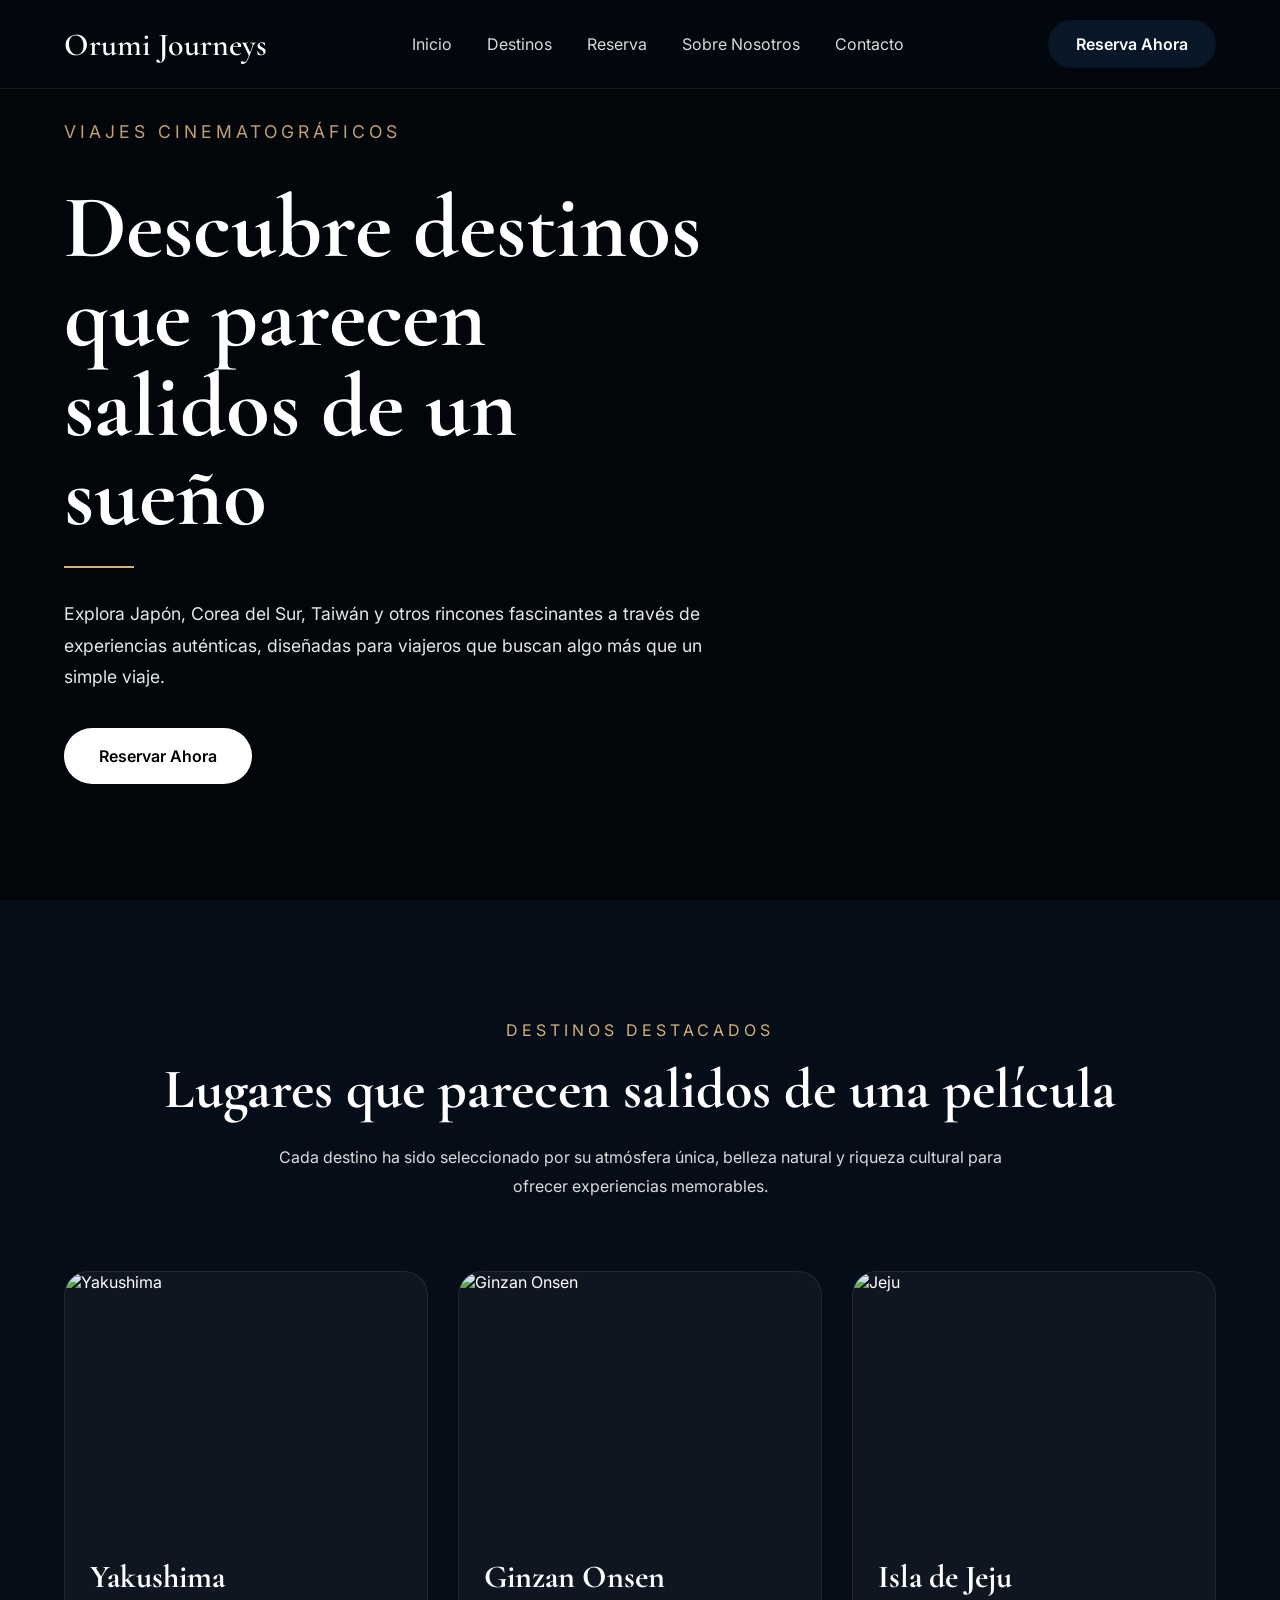
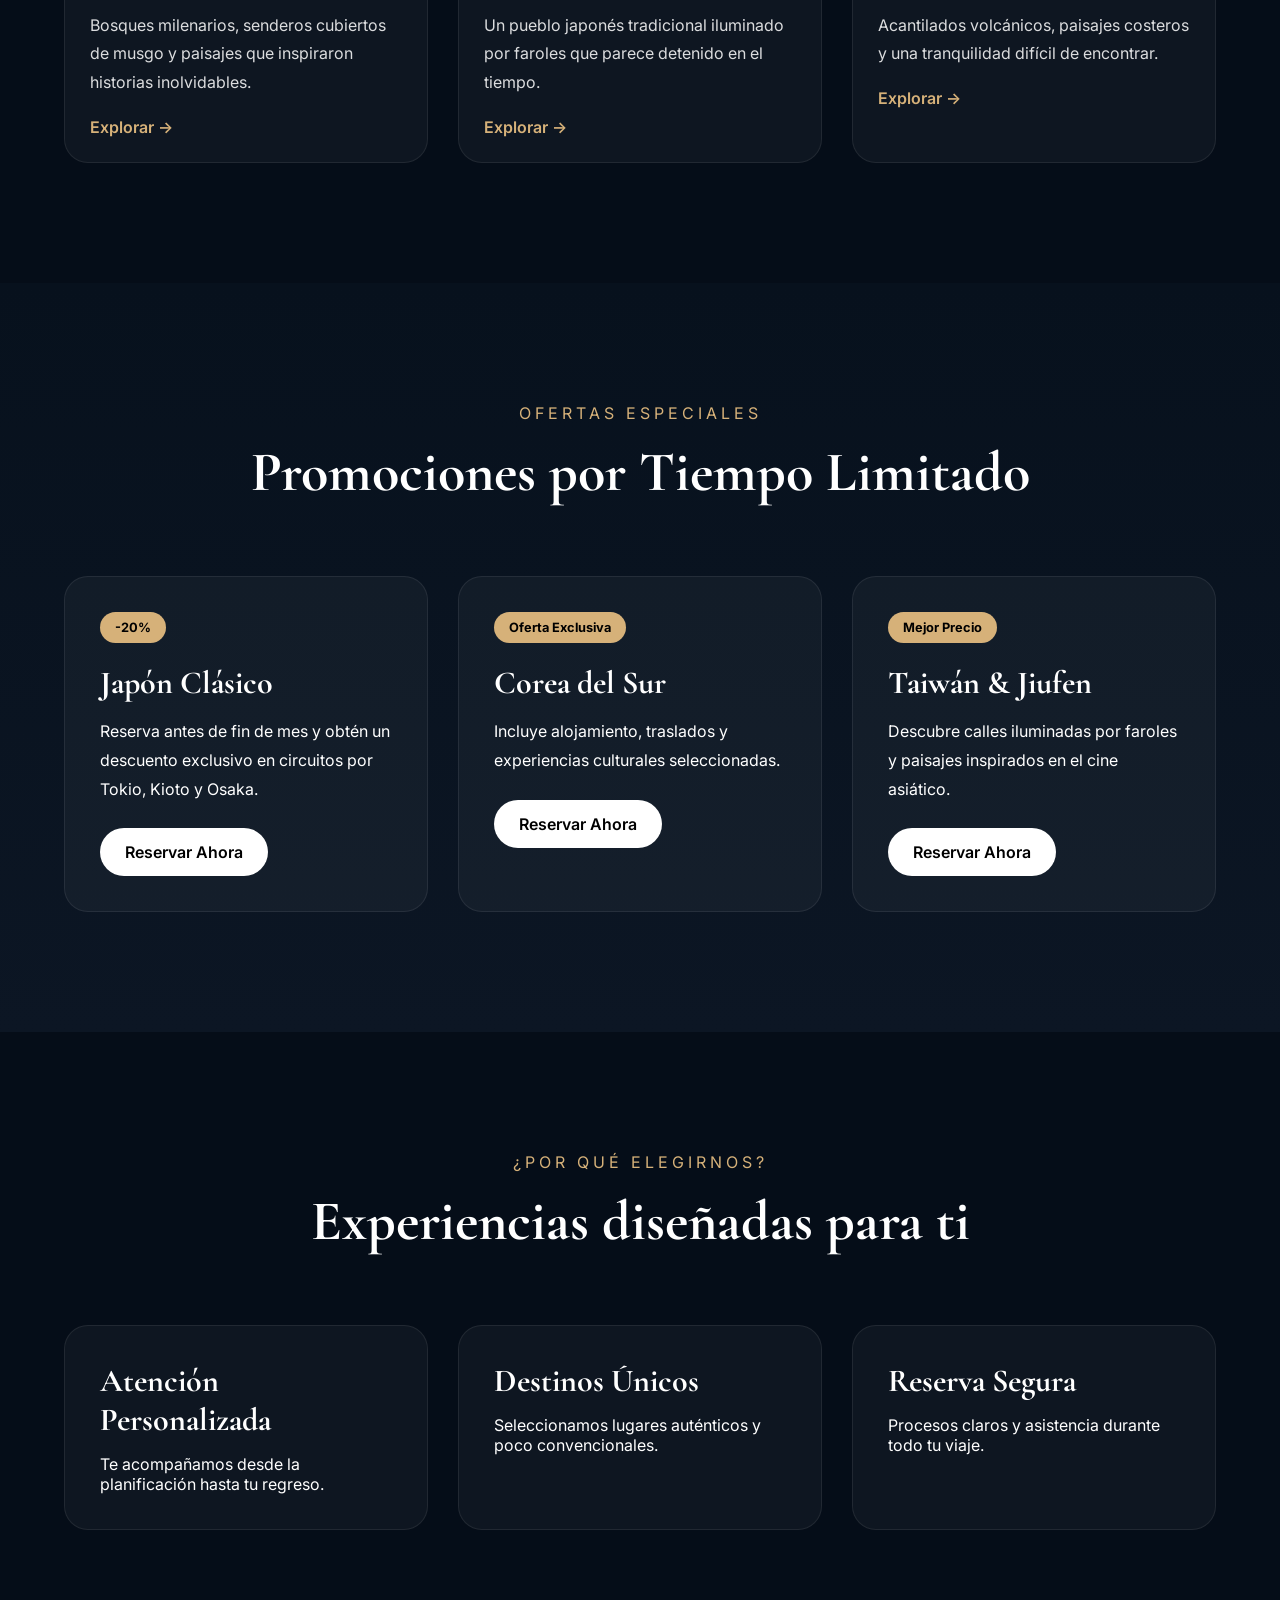
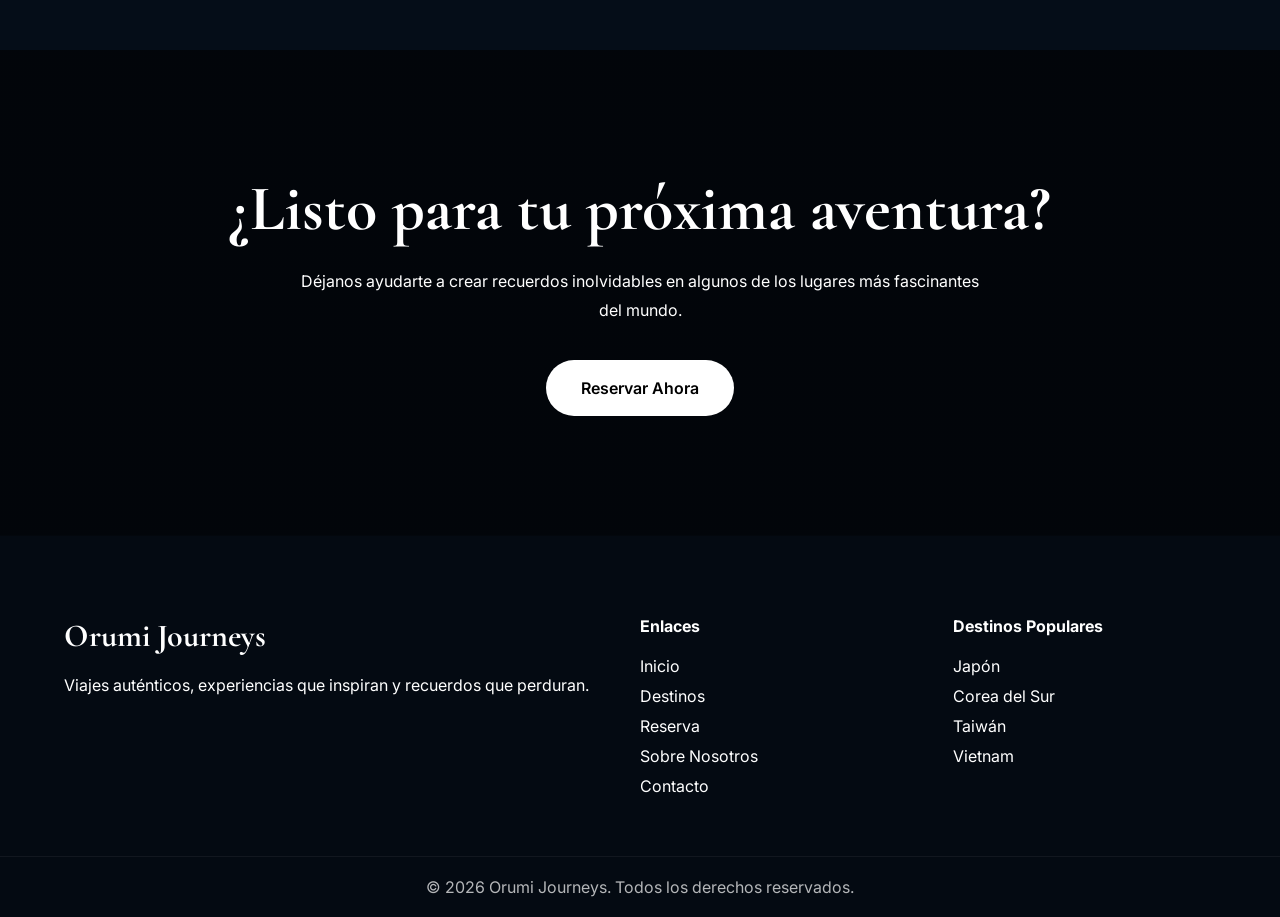
==== index.html @ dbc16cdb "Update index.html" ====
<!DOCTYPE html>
<html lang="es">

<head>

<meta charset="UTF-8">

<meta
name="viewport"
content="width=device-width, initial-scale=1.0"
>

<title>
Orumi Journeys | Viajes que inspiran
</title>

<link rel="preconnect" href="https://fonts.googleapis.com">

<link rel="preconnect"
href="https://fonts.gstatic.com"
crossorigin>

<link href="https://fonts.googleapis.com/css2?family=Cormorant+Garamond:wght@300;400;500;600;700&family=Inter:wght@300;400;500;600&display=swap"
rel="stylesheet">

<style>

*{
margin:0;
padding:0;
box-sizing:border-box;
}

html{
scroll-behavior:smooth;
}

body{
background:#050d18;
font-family:'Inter',sans-serif;
color:white;
overflow-x:hidden;
}

a{
text-decoration:none;
color:inherit;
}

img{
display:block;
max-width:100%;
}

.container{
width:90%;
max-width:1300px;
margin:auto;
}

/* ================= NAVBAR ================= */

.header{

position:fixed;
top:0;
left:0;
width:100%;

z-index:1000;

background:rgba(4,10,18,.35);
backdrop-filter:blur(12px);

border-bottom:
1px solid rgba(255,255,255,.08);

}

.navbar{

display:flex;
justify-content:space-between;
align-items:center;

padding:20px 0;

}

.logo{

font-family:
'Cormorant Garamond',
serif;

font-size:2rem;
font-weight:600;

}

.menu{

display:flex;
gap:35px;

}

.menu a{

transition:.3s;
opacity:.85;

}

.menu a:hover{

opacity:1;
color:#d6b179;

}

.reserve-btn{

background:#071727;

padding:14px 28px;

border-radius:50px;

font-weight:600;

transition:.3s;

}

.reserve-btn:hover{

background:#10263d;

}

/* ================= HERO ================= */

.hero{

height:100vh;

background:
linear-gradient(
rgba(0,0,0,.55),
rgba(0,0,0,.55)
),

url("img/hero-japan.jpg");

background-size:cover;
background-position:center;

display:flex;
align-items:center;

}

.hero-content{

max-width:650px;

}

.hero-mini{

color:#d6b179;

letter-spacing:4px;

text-transform:uppercase;

margin-bottom:20px;

font-size:.9rem;

}

.hero h1{

font-family:
'Cormorant Garamond',
serif;

font-size:
clamp(3rem,7vw,5.8rem);

line-height:1;

margin-bottom:25px;

}

.hero-line{

width:70px;
height:2px;

background:#d6b179;

margin-bottom:30px;

}

.hero p{

font-size:1.1rem;

line-height:1.8;

opacity:.9;

margin-bottom:35px;

}

.hero-btn{

display:inline-block;

padding:18px 35px;

background:white;

color:black;

border-radius:50px;

font-weight:600;

transition:.3s;

}

.hero-btn:hover{

transform:translateY(-4px);

}

/* ================= SECTIONS ================= */

.section{

padding:120px 0;

}

.section-mini{

text-transform:uppercase;

letter-spacing:4px;

color:#d6b179;

margin-bottom:15px;

text-align:center;

}

.section-title{

font-family:
'Cormorant Garamond',
serif;

font-size:3.5rem;

text-align:center;

margin-bottom:20px;

}

.section-text{

max-width:750px;

margin:auto;

text-align:center;

line-height:1.8;

opacity:.85;

}

</style>

</head>

<body>

<!-- ================= HEADER ================= -->

<header class="header">

<div class="container navbar">

<a href="index.html" class="logo">
Orumi Journeys
</a>

<nav class="menu">

<a href="index.html">
Inicio
</a>

<a href="destinations.html">
Destinos
</a>

<a href="book-now.html">
Reserva
</a>

<a href="about-us.html">
Sobre Nosotros
</a>

<a href="contact-us.html">
Contacto
</a>

</nav>

<a
href="book-now.html"
class="reserve-btn"
>
Reserva Ahora
</a>

</div>

</header>

<!-- ================= HERO ================= -->

<section class="hero">

<div class="container">

<div class="hero-content">

<p class="hero-mini">
Viajes Cinematográficos
</p>

<h1>
Descubre destinos
que parecen
salidos de un sueño
</h1>

<div class="hero-line"></div>

<p>

Explora Japón, Corea del Sur,
Taiwán y otros rincones fascinantes
a través de experiencias auténticas,
diseñadas para viajeros que buscan
algo más que un simple viaje.

</p>

<a
href="book-now.html"
class="hero-btn"
>
Reservar Ahora
</a>

</div>

</div>

</section>
<!-- ================= DESTINOS ================= -->

<section class="section">

<div class="container">

<p class="section-mini">
Destinos Destacados
</p>

<h2 class="section-title">
Lugares que parecen
salidos de una película
</h2>

<p class="section-text">

Cada destino ha sido seleccionado por su
atmósfera única, belleza natural y riqueza
cultural para ofrecer experiencias memorables.

</p>

<div class="destination-grid">

<div class="destination-card">

<img
src="img/yakushima.jpg"
alt="Yakushima"
>

<div class="destination-content">

<h3>
Yakushima
</h3>

<p>

Bosques milenarios, senderos cubiertos
de musgo y paisajes que inspiraron
historias inolvidables.

</p>

<a
href="destinations.html"
class="card-btn"
>
Explorar →
</a>

</div>

</div>

<div class="destination-card">

<img
src="img/ginzan.jpg"
alt="Ginzan Onsen"
>

<div class="destination-content">

<h3>
Ginzan Onsen
</h3>

<p>

Un pueblo japonés tradicional iluminado
por faroles que parece detenido en el tiempo.

</p>

<a
href="destinations.html"
class="card-btn"
>
Explorar →
</a>

</div>

</div>

<div class="destination-card">

<img
src="img/jeju.jpg"
alt="Jeju"
>

<div class="destination-content">

<h3>
Isla de Jeju
</h3>

<p>

Acantilados volcánicos, paisajes costeros
y una tranquilidad difícil de encontrar.

</p>

<a
href="destinations.html"
class="card-btn"
>
Explorar →
</a>

</div>

</div>

</div>

</div>

</section>

<!-- ================= PROMOCIONES ================= -->

<section class="promotions">

<div class="container">

<p class="section-mini">
Ofertas Especiales
</p>

<h2 class="section-title">
Promociones por Tiempo Limitado
</h2>

<div class="promo-grid">

<div class="promo-card">

<span class="promo-badge">
-20%
</span>

<h3>
Japón Clásico
</h3>

<p>

Reserva antes de fin de mes y obtén
un descuento exclusivo en circuitos
por Tokio, Kioto y Osaka.

</p>

<a
href="book-now.html"
class="promo-btn"
>
Reservar Ahora
</a>

</div>

<div class="promo-card">

<span class="promo-badge">
Oferta Exclusiva
</span>

<h3>
Corea del Sur
</h3>

<p>

Incluye alojamiento, traslados y
experiencias culturales seleccionadas.

</p>

<a
href="book-now.html"
class="promo-btn"
>
Reservar Ahora
</a>

</div>

<div class="promo-card">

<span class="promo-badge">
Mejor Precio
</span>

<h3>
Taiwán & Jiufen
</h3>

<p>

Descubre calles iluminadas por faroles
y paisajes inspirados en el cine asiático.

</p>

<a
href="book-now.html"
class="promo-btn"
>
Reservar Ahora
</a>

</div>

</div>

</div>

</section>

<!-- ================= BENEFICIOS ================= -->

<section class="section">

<div class="container">

<p class="section-mini">
¿Por qué elegirnos?
</p>

<h2 class="section-title">
Experiencias diseñadas para ti
</h2>

<div class="benefits-grid">

<div class="benefit-card">

<h3>
Atención Personalizada
</h3>

<p>
Te acompañamos desde la planificación
hasta tu regreso.
</p>

</div>

<div class="benefit-card">

<h3>
Destinos Únicos
</h3>

<p>
Seleccionamos lugares auténticos
y poco convencionales.
</p>

</div>

<div class="benefit-card">

<h3>
Reserva Segura
</h3>

<p>
Procesos claros y asistencia
durante todo tu viaje.
</p>

</div>

</div>

</div>

</section>

<!-- ================= CTA ================= -->

<section class="cta">

<div class="container">

<h2>
¿Listo para tu próxima aventura?
</h2>

<p>

Déjanos ayudarte a crear recuerdos
inolvidables en algunos de los lugares
más fascinantes del mundo.

</p>

<a
href="book-now.html"
class="hero-btn"
>
Reservar Ahora
</a>

</div>

</section>

<!-- ================= FOOTER ================= -->

<footer class="footer">

<div class="container footer-grid">

<div>

<h3>
Orumi Journeys
</h3>

<p>

Viajes auténticos, experiencias
que inspiran y recuerdos que perduran.

</p>

</div>

<div>

<h4>
Enlaces
</h4>

<ul>

<li><a href="index.html">Inicio</a></li>

<li><a href="destinations.html">Destinos</a></li>

<li><a href="book-now.html">Reserva</a></li>

<li><a href="about-us.html">Sobre Nosotros</a></li>

<li><a href="contact-us.html">Contacto</a></li>

</ul>

</div>

<div>

<h4>
Destinos Populares
</h4>

<ul>

<li>Japón</li>
<li>Corea del Sur</li>
<li>Taiwán</li>
<li>Vietnam</li>

</ul>

</div>

</div>

<div class="footer-bottom">

© 2026 Orumi Journeys.
Todos los derechos reservados.

</div>

</footer>

<style>

/* ================= DESTINOS ================= */

.destination-grid{

display:grid;
grid-template-columns:
repeat(auto-fit,minmax(320px,1fr));

gap:30px;

margin-top:70px;

}

.destination-card{

background:
rgba(255,255,255,.04);

border:
1px solid rgba(255,255,255,.08);

border-radius:24px;

overflow:hidden;

transition:.4s;

}

.destination-card:hover{

transform:
translateY(-8px);

}

.destination-card img{

height:260px;
width:100%;

object-fit:cover;

}

.destination-content{

padding:25px;

}

.destination-content h3{

font-family:
'Cormorant Garamond',
serif;

font-size:2rem;

margin-bottom:15px;

}

.destination-content p{

line-height:1.8;

opacity:.85;

margin-bottom:20px;

}

.card-btn{

color:#d6b179;
font-weight:600;

}

/* ================= PROMOS ================= */

.promotions{

padding:120px 0;

background:
linear-gradient(
180deg,
#07111d,
#0c1624
);

}

.promo-grid{

display:grid;
grid-template-columns:
repeat(auto-fit,minmax(300px,1fr));

gap:30px;

margin-top:70px;

}

.promo-card{

background:
rgba(255,255,255,.04);

padding:35px;

border-radius:24px;

border:
1px solid rgba(255,255,255,.08);

}

.promo-badge{

display:inline-block;

padding:8px 15px;

background:#d6b179;

color:black;

border-radius:999px;

font-size:.8rem;

font-weight:700;

margin-bottom:20px;

}

.promo-card h3{

font-family:
'Cormorant Garamond',
serif;

font-size:2rem;

margin-bottom:15px;

}

.promo-card p{

line-height:1.8;

margin-bottom:25px;

}

.promo-btn{

display:inline-block;

padding:14px 25px;

background:white;

color:black;

border-radius:50px;

font-weight:600;

}

/* ================= BENEFITS ================= */

.benefits-grid{

display:grid;
grid-template-columns:
repeat(auto-fit,minmax(300px,1fr));

gap:30px;

margin-top:70px;

}

.benefit-card{

background:
rgba(255,255,255,.04);

padding:35px;

border-radius:24px;

border:
1px solid rgba(255,255,255,.08);

}

.benefit-card h3{

font-family:
'Cormorant Garamond',
serif;

font-size:2rem;

margin-bottom:15px;

}

/* ================= CTA ================= */

.cta{

padding:120px 0;

text-align:center;

background:
linear-gradient(
rgba(0,0,0,.6),
rgba(0,0,0,.6)
),

url("img/cta.jpg");

background-size:cover;
background-position:center;

}

.cta h2{

font-family:
'Cormorant Garamond',
serif;

font-size:4rem;

margin-bottom:20px;

}

.cta p{

max-width:700px;

margin:auto;

line-height:1.8;

margin-bottom:35px;

}

/* ================= FOOTER ================= */

.footer{

padding:80px 0 20px;

background:#040a12;

}

.footer-grid{

display:grid;

grid-template-columns:
2fr 1fr 1fr;

gap:50px;

}

.footer h3{

font-family:
'Cormorant Garamond',
serif;

font-size:2rem;

margin-bottom:20px;

}

.footer h4{

margin-bottom:20px;

}

.footer ul{

list-style:none;

}

.footer li{

margin-bottom:10px;

}

.footer-bottom{

text-align:center;

margin-top:50px;

padding-top:20px;

border-top:
1px solid rgba(255,255,255,.08);

opacity:.7;

}

@media(max-width:900px){

.menu{
display:none;
}

.hero h1{
font-size:3rem;
}

.section-title{
font-size:2.5rem;
}

.cta h2{
font-size:2.5rem;
}

.footer-grid{
grid-template-columns:1fr;
}

}

</style>

</body>
</html>
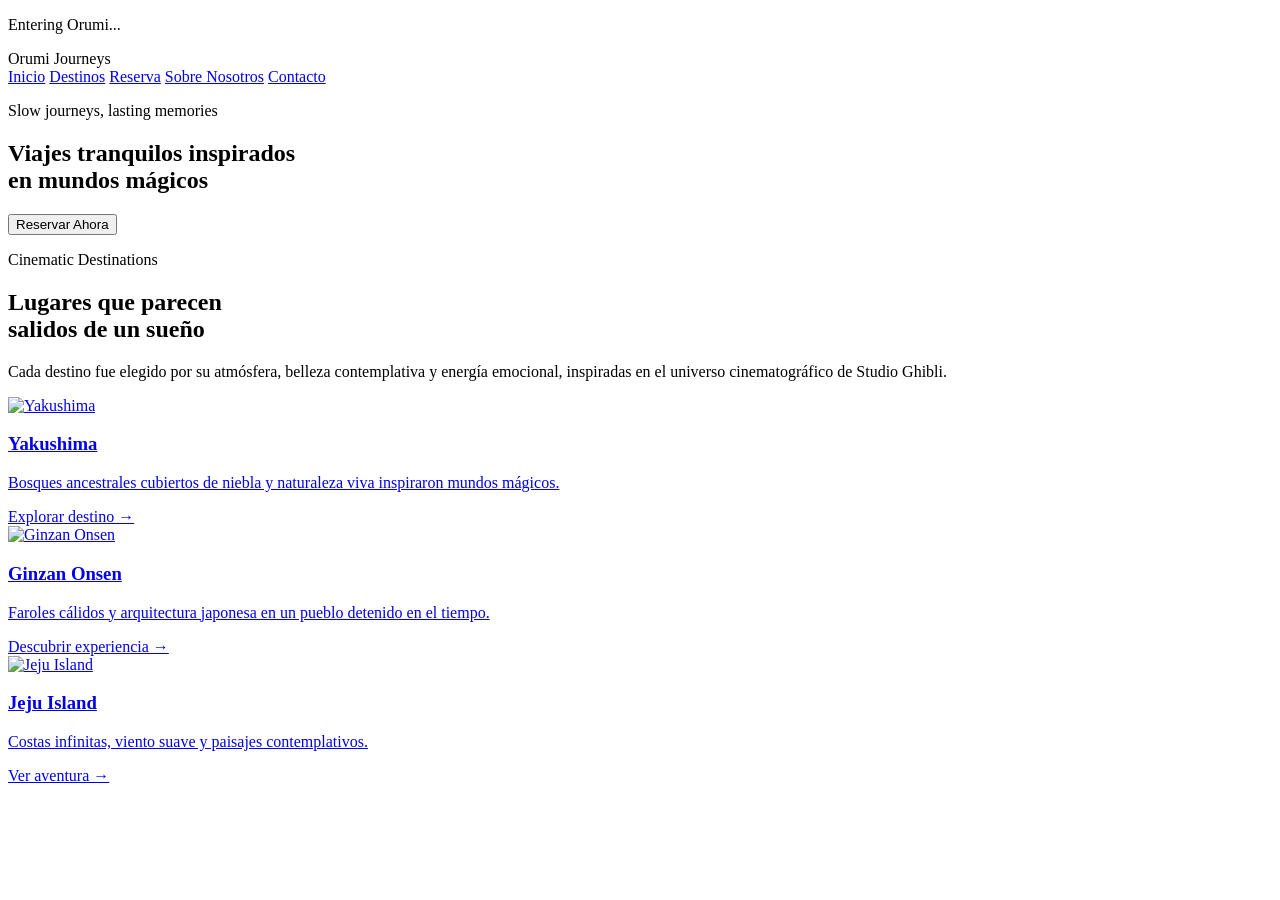
==== commit 3e99ea6d: "Update index.html" ====
--- a/index.html
+++ b/index.html
@@ -3,1132 +3,285 @@
 
 <head>
 
-<meta charset="UTF-8">
-
-<meta
-name="viewport"
-content="width=device-width, initial-scale=1.0"
->
-
-<title>
-Orumi Journeys | Viajes que inspiran
-</title>
-
-<link rel="preconnect" href="https://fonts.googleapis.com">
-
-<link rel="preconnect"
-href="https://fonts.gstatic.com"
-crossorigin>
-
-<link href="https://fonts.googleapis.com/css2?family=Cormorant+Garamond:wght@300;400;500;600;700&family=Inter:wght@300;400;500;600&display=swap"
-rel="stylesheet">
-
-<style>
-
-*{
-margin:0;
-padding:0;
-box-sizing:border-box;
-}
-
-html{
-scroll-behavior:smooth;
-}
-
-body{
-background:#050d18;
-font-family:'Inter',sans-serif;
-color:white;
-overflow-x:hidden;
-}
-
-a{
-text-decoration:none;
-color:inherit;
-}
-
-img{
-display:block;
-max-width:100%;
-}
-
-.container{
-width:90%;
-max-width:1300px;
-margin:auto;
-}
-
-/* ================= NAVBAR ================= */
-
-.header{
-
-position:fixed;
-top:0;
-left:0;
-width:100%;
-
-z-index:1000;
-
-background:rgba(4,10,18,.35);
-backdrop-filter:blur(12px);
-
-border-bottom:
-1px solid rgba(255,255,255,.08);
-
-}
-
-.navbar{
-
-display:flex;
-justify-content:space-between;
-align-items:center;
-
-padding:20px 0;
-
-}
-
-.logo{
-
-font-family:
-'Cormorant Garamond',
-serif;
-
-font-size:2rem;
-font-weight:600;
-
-}
-
-.menu{
-
-display:flex;
-gap:35px;
-
-}
-
-.menu a{
-
-transition:.3s;
-opacity:.85;
-
-}
-
-.menu a:hover{
-
-opacity:1;
-color:#d6b179;
-
-}
-
-.reserve-btn{
-
-background:#071727;
-
-padding:14px 28px;
-
-border-radius:50px;
-
-font-weight:600;
-
-transition:.3s;
-
-}
-
-.reserve-btn:hover{
-
-background:#10263d;
-
-}
-
-/* ================= HERO ================= */
-
-.hero{
-
-height:100vh;
-
-background:
-linear-gradient(
-rgba(0,0,0,.55),
-rgba(0,0,0,.55)
-),
-
-url("img/hero-japan.jpg");
-
-background-size:cover;
-background-position:center;
-
-display:flex;
-align-items:center;
-
-}
-
-.hero-content{
-
-max-width:650px;
-
-}
-
-.hero-mini{
-
-color:#d6b179;
-
-letter-spacing:4px;
-
-text-transform:uppercase;
-
-margin-bottom:20px;
-
-font-size:.9rem;
-
-}
-
-.hero h1{
-
-font-family:
-'Cormorant Garamond',
-serif;
-
-font-size:
-clamp(3rem,7vw,5.8rem);
-
-line-height:1;
-
-margin-bottom:25px;
-
-}
-
-.hero-line{
-
-width:70px;
-height:2px;
-
-background:#d6b179;
-
-margin-bottom:30px;
-
-}
-
-.hero p{
-
-font-size:1.1rem;
-
-line-height:1.8;
-
-opacity:.9;
-
-margin-bottom:35px;
-
-}
-
-.hero-btn{
-
-display:inline-block;
-
-padding:18px 35px;
-
-background:white;
-
-color:black;
-
-border-radius:50px;
-
-font-weight:600;
-
-transition:.3s;
-
-}
-
-.hero-btn:hover{
-
-transform:translateY(-4px);
-
-}
-
-/* ================= SECTIONS ================= */
-
-.section{
-
-padding:120px 0;
-
-}
-
-.section-mini{
-
-text-transform:uppercase;
-
-letter-spacing:4px;
-
-color:#d6b179;
-
-margin-bottom:15px;
-
-text-align:center;
-
-}
-
-.section-title{
-
-font-family:
-'Cormorant Garamond',
-serif;
-
-font-size:3.5rem;
-
-text-align:center;
-
-margin-bottom:20px;
-
-}
-
-.section-text{
-
-max-width:750px;
-
-margin:auto;
-
-text-align:center;
-
-line-height:1.8;
-
-opacity:.85;
-
-}
-
-</style>
+  <meta charset="UTF-8">
+
+  <meta
+    name="viewport"
+    content="width=device-width, initial-scale=1.0"
+  >
+
+  <title>
+    Orumi Journeys | Slow journeys, lasting memories
+  </title>
+
+  <!-- ================= FUENTES ================= -->
+
+  <link rel="preconnect" href="https://fonts.googleapis.com">
+
+  <link
+    rel="preconnect"
+    href="https://fonts.gstatic.com"
+    crossorigin
+  >
+
+  <link
+    href="https://fonts.googleapis.com/css2?family=Cormorant+Garamond:wght@300;400;600&family=Nunito:wght@300;400;600&display=swap"
+    rel="stylesheet"
+  >
+
+  <!-- ================= CSS ================= -->
+
+  <link rel="stylesheet" href="style.css">
 
 </head>
 
 <body>
 
-<!-- ================= HEADER ================= -->
-
-<header class="header">
-
-<div class="container navbar">
-
-<a href="index.html" class="logo">
-Orumi Journeys
-</a>
-
-<nav class="menu">
-
-<a href="index.html">
-Inicio
-</a>
-
-<a href="destinations.html">
-Destinos
-</a>
-
-<a href="book-now.html">
-Reserva
-</a>
-
-<a href="about-us.html">
-Sobre Nosotros
-</a>
-
-<a href="contact-us.html">
-Contacto
-</a>
-
-</nav>
-
-<a
-href="book-now.html"
-class="reserve-btn"
->
-Reserva Ahora
-</a>
-
-</div>
-
-</header>
-
-<!-- ================= HERO ================= -->
-
-<section class="hero">
-
-<div class="container">
-
-<div class="hero-content">
-
-<p class="hero-mini">
-Viajes Cinematográficos
-</p>
-
-<h1>
-Descubre destinos
-que parecen
-salidos de un sueño
-</h1>
-
-<div class="hero-line"></div>
-
-<p>
-
-Explora Japón, Corea del Sur,
-Taiwán y otros rincones fascinantes
-a través de experiencias auténticas,
-diseñadas para viajeros que buscan
-algo más que un simple viaje.
-
-</p>
-
-<a
-href="book-now.html"
-class="hero-btn"
->
-Reservar Ahora
-</a>
-
-</div>
-
-</div>
-
-</section>
-<!-- ================= DESTINOS ================= -->
-
-<section class="section">
-
-<div class="container">
-
-<p class="section-mini">
-Destinos Destacados
-</p>
-
-<h2 class="section-title">
-Lugares que parecen
-salidos de una película
-</h2>
-
-<p class="section-text">
-
-Cada destino ha sido seleccionado por su
-atmósfera única, belleza natural y riqueza
-cultural para ofrecer experiencias memorables.
-
-</p>
-
-<div class="destination-grid">
-
-<div class="destination-card">
-
-<img
-src="img/yakushima.jpg"
-alt="Yakushima"
->
-
-<div class="destination-content">
-
-<h3>
-Yakushima
-</h3>
-
-<p>
-
-Bosques milenarios, senderos cubiertos
-de musgo y paisajes que inspiraron
-historias inolvidables.
-
-</p>
-
-<a
-href="destinations.html"
-class="card-btn"
->
-Explorar →
-</a>
-
-</div>
-
-</div>
-
-<div class="destination-card">
-
-<img
-src="img/ginzan.jpg"
-alt="Ginzan Onsen"
->
-
-<div class="destination-content">
-
-<h3>
-Ginzan Onsen
-</h3>
-
-<p>
-
-Un pueblo japonés tradicional iluminado
-por faroles que parece detenido en el tiempo.
-
-</p>
-
-<a
-href="destinations.html"
-class="card-btn"
->
-Explorar →
-</a>
-
-</div>
-
-</div>
-
-<div class="destination-card">
-
-<img
-src="img/jeju.jpg"
-alt="Jeju"
->
-
-<div class="destination-content">
-
-<h3>
-Isla de Jeju
-</h3>
-
-<p>
-
-Acantilados volcánicos, paisajes costeros
-y una tranquilidad difícil de encontrar.
-
-</p>
-
-<a
-href="destinations.html"
-class="card-btn"
->
-Explorar →
-</a>
-
-</div>
-
-</div>
-
-</div>
-
-</div>
-
-</section>
-
-<!-- ================= PROMOCIONES ================= -->
-
-<section class="promotions">
-
-<div class="container">
-
-<p class="section-mini">
-Ofertas Especiales
-</p>
-
-<h2 class="section-title">
-Promociones por Tiempo Limitado
-</h2>
-
-<div class="promo-grid">
-
-<div class="promo-card">
-
-<span class="promo-badge">
--20%
-</span>
-
-<h3>
-Japón Clásico
-</h3>
-
-<p>
-
-Reserva antes de fin de mes y obtén
-un descuento exclusivo en circuitos
-por Tokio, Kioto y Osaka.
-
-</p>
-
-<a
-href="book-now.html"
-class="promo-btn"
->
-Reservar Ahora
-</a>
-
-</div>
-
-<div class="promo-card">
-
-<span class="promo-badge">
-Oferta Exclusiva
-</span>
-
-<h3>
-Corea del Sur
-</h3>
-
-<p>
-
-Incluye alojamiento, traslados y
-experiencias culturales seleccionadas.
-
-</p>
-
-<a
-href="book-now.html"
-class="promo-btn"
->
-Reservar Ahora
-</a>
-
-</div>
-
-<div class="promo-card">
-
-<span class="promo-badge">
-Mejor Precio
-</span>
-
-<h3>
-Taiwán & Jiufen
-</h3>
-
-<p>
-
-Descubre calles iluminadas por faroles
-y paisajes inspirados en el cine asiático.
-
-</p>
-
-<a
-href="book-now.html"
-class="promo-btn"
->
-Reservar Ahora
-</a>
-
-</div>
-
-</div>
-
-</div>
-
-</section>
-
-<!-- ================= BENEFICIOS ================= -->
-
-<section class="section">
-
-<div class="container">
-
-<p class="section-mini">
-¿Por qué elegirnos?
-</p>
-
-<h2 class="section-title">
-Experiencias diseñadas para ti
-</h2>
-
-<div class="benefits-grid">
-
-<div class="benefit-card">
-
-<h3>
-Atención Personalizada
-</h3>
-
-<p>
-Te acompañamos desde la planificación
-hasta tu regreso.
-</p>
-
-</div>
-
-<div class="benefit-card">
-
-<h3>
-Destinos Únicos
-</h3>
-
-<p>
-Seleccionamos lugares auténticos
-y poco convencionales.
-</p>
-
-</div>
-
-<div class="benefit-card">
-
-<h3>
-Reserva Segura
-</h3>
-
-<p>
-Procesos claros y asistencia
-durante todo tu viaje.
-</p>
-
-</div>
-
-</div>
-
-</div>
-
-</section>
-
-<!-- ================= CTA ================= -->
-
-<section class="cta">
-
-<div class="container">
-
-<h2>
-¿Listo para tu próxima aventura?
-</h2>
-
-<p>
-
-Déjanos ayudarte a crear recuerdos
-inolvidables en algunos de los lugares
-más fascinantes del mundo.
-
-</p>
-
-<a
-href="book-now.html"
-class="hero-btn"
->
-Reservar Ahora
-</a>
-
-</div>
-
-</section>
-
-<!-- ================= FOOTER ================= -->
-
-<footer class="footer">
-
-<div class="container footer-grid">
-
-<div>
-
-<h3>
-Orumi Journeys
-</h3>
-
-<p>
-
-Viajes auténticos, experiencias
-que inspiran y recuerdos que perduran.
-
-</p>
-
-</div>
-
-<div>
-
-<h4>
-Enlaces
-</h4>
-
-<ul>
-
-<li><a href="index.html">Inicio</a></li>
-
-<li><a href="destinations.html">Destinos</a></li>
-
-<li><a href="book-now.html">Reserva</a></li>
-
-<li><a href="about-us.html">Sobre Nosotros</a></li>
-
-<li><a href="contact-us.html">Contacto</a></li>
-
-</ul>
-
-</div>
-
-<div>
-
-<h4>
-Destinos Populares
-</h4>
-
-<ul>
-
-<li>Japón</li>
-<li>Corea del Sur</li>
-<li>Taiwán</li>
-<li>Vietnam</li>
-
-</ul>
-
-</div>
-
-</div>
-
-<div class="footer-bottom">
-
-© 2026 Orumi Journeys.
-Todos los derechos reservados.
-
-</div>
-
-</footer>
-
-<style>
-
-/* ================= DESTINOS ================= */
-
-.destination-grid{
-
-display:grid;
-grid-template-columns:
-repeat(auto-fit,minmax(320px,1fr));
-
-gap:30px;
-
-margin-top:70px;
-
-}
-
-.destination-card{
-
-background:
-rgba(255,255,255,.04);
-
-border:
-1px solid rgba(255,255,255,.08);
-
-border-radius:24px;
-
-overflow:hidden;
-
-transition:.4s;
-
-}
-
-.destination-card:hover{
-
-transform:
-translateY(-8px);
-
-}
-
-.destination-card img{
-
-height:260px;
-width:100%;
-
-object-fit:cover;
-
-}
-
-.destination-content{
-
-padding:25px;
-
-}
-
-.destination-content h3{
-
-font-family:
-'Cormorant Garamond',
-serif;
-
-font-size:2rem;
-
-margin-bottom:15px;
-
-}
-
-.destination-content p{
-
-line-height:1.8;
-
-opacity:.85;
-
-margin-bottom:20px;
-
-}
-
-.card-btn{
-
-color:#d6b179;
-font-weight:600;
-
-}
-
-/* ================= PROMOS ================= */
-
-.promotions{
-
-padding:120px 0;
-
-background:
-linear-gradient(
-180deg,
-#07111d,
-#0c1624
-);
-
-}
-
-.promo-grid{
-
-display:grid;
-grid-template-columns:
-repeat(auto-fit,minmax(300px,1fr));
-
-gap:30px;
-
-margin-top:70px;
-
-}
-
-.promo-card{
-
-background:
-rgba(255,255,255,.04);
-
-padding:35px;
-
-border-radius:24px;
-
-border:
-1px solid rgba(255,255,255,.08);
-
-}
-
-.promo-badge{
-
-display:inline-block;
-
-padding:8px 15px;
-
-background:#d6b179;
-
-color:black;
-
-border-radius:999px;
-
-font-size:.8rem;
-
-font-weight:700;
-
-margin-bottom:20px;
-
-}
-
-.promo-card h3{
-
-font-family:
-'Cormorant Garamond',
-serif;
-
-font-size:2rem;
-
-margin-bottom:15px;
-
-}
-
-.promo-card p{
-
-line-height:1.8;
-
-margin-bottom:25px;
-
-}
-
-.promo-btn{
-
-display:inline-block;
-
-padding:14px 25px;
-
-background:white;
-
-color:black;
-
-border-radius:50px;
-
-font-weight:600;
-
-}
-
-/* ================= BENEFITS ================= */
-
-.benefits-grid{
-
-display:grid;
-grid-template-columns:
-repeat(auto-fit,minmax(300px,1fr));
-
-gap:30px;
-
-margin-top:70px;
-
-}
-
-.benefit-card{
-
-background:
-rgba(255,255,255,.04);
-
-padding:35px;
-
-border-radius:24px;
-
-border:
-1px solid rgba(255,255,255,.08);
-
-}
-
-.benefit-card h3{
-
-font-family:
-'Cormorant Garamond',
-serif;
-
-font-size:2rem;
-
-margin-bottom:15px;
-
-}
-
-/* ================= CTA ================= */
-
-.cta{
-
-padding:120px 0;
-
-text-align:center;
-
-background:
-linear-gradient(
-rgba(0,0,0,.6),
-rgba(0,0,0,.6)
-),
-
-url("img/cta.jpg");
-
-background-size:cover;
-background-position:center;
-
-}
-
-.cta h2{
-
-font-family:
-'Cormorant Garamond',
-serif;
-
-font-size:4rem;
-
-margin-bottom:20px;
-
-}
-
-.cta p{
-
-max-width:700px;
-
-margin:auto;
-
-line-height:1.8;
-
-margin-bottom:35px;
-
-}
-
-/* ================= FOOTER ================= */
-
-.footer{
-
-padding:80px 0 20px;
-
-background:#040a12;
-
-}
-
-.footer-grid{
-
-display:grid;
-
-grid-template-columns:
-2fr 1fr 1fr;
-
-gap:50px;
-
-}
-
-.footer h3{
-
-font-family:
-'Cormorant Garamond',
-serif;
-
-font-size:2rem;
-
-margin-bottom:20px;
-
-}
-
-.footer h4{
-
-margin-bottom:20px;
-
-}
-
-.footer ul{
-
-list-style:none;
-
-}
-
-.footer li{
-
-margin-bottom:10px;
-
-}
-
-.footer-bottom{
-
-text-align:center;
-
-margin-top:50px;
-
-padding-top:20px;
-
-border-top:
-1px solid rgba(255,255,255,.08);
-
-opacity:.7;
-
-}
-
-@media(max-width:900px){
-
-.menu{
-display:none;
-}
-
-.hero h1{
-font-size:3rem;
-}
-
-.section-title{
-font-size:2.5rem;
-}
-
-.cta h2{
-font-size:2.5rem;
-}
-
-.footer-grid{
-grid-template-columns:1fr;
-}
-
-}
-
-</style>
+  <!-- ================================================= -->
+  <!-- ===================== LOADER ==================== -->
+  <!-- ================================================= -->
+
+  <div class="loader" id="loader">
+
+    <div class="flower"></div>
+
+    <p>Entering Orumi...</p>
+
+  </div>
+
+  <!-- ================================================= -->
+  <!-- ===================== HEADER ==================== -->
+  <!-- ================================================= -->
+
+  <header class="header">
+
+    <div class="logo">
+      Orumi Journeys
+    </div>
+
+    <div class="menu-toggle" id="toggle">
+
+      <span></span>
+      <span></span>
+      <span></span>
+
+    </div>
+
+    <!-- ================= MENU ================= -->
+
+    <nav class="menu" id="menu">
+
+      <a href="index.html">Inicio</a>
+
+      <a href="destinations.html">Destinos</a>
+
+      <a href="book-now.html">Reserva</a>
+
+      <a href="about-us.html">Sobre Nosotros</a>
+
+      <a href="contact-us.html">Contacto</a>
+
+    </nav>
+
+  </header>
+
+  <!-- ================================================= -->
+  <!-- ====================== HERO ===================== -->
+  <!-- ================================================= -->
+
+  <section class="hero">
+
+    <div class="fog"></div>
+
+    <div class="glow"></div>
+
+    <div class="particles" id="particles"></div>
+
+    <div class="leaves" id="leaves"></div>
+
+    <!-- ================= CONTENT ================= -->
+
+    <div class="hero-content">
+
+      <p class="slogan">
+        Slow journeys, lasting memories
+      </p>
+
+      <h1>
+        Viajes tranquilos inspirados
+        <br>
+        en mundos mágicos
+      </h1>
+
+      <button class="btn">
+        Reservar Ahora
+      </button>
+
+    </div>
+
+  </section>
+
+  <!-- ================================================= -->
+  <!-- ================= DESTINATIONS ================== -->
+  <!-- ================================================= -->
+
+  <section class="destinations">
+
+  <!-- ================= ATMOSPHERE ================= -->
+
+  <div class="film-grain"></div>
+
+  <div class="ambient-fog"></div>
+
+  <div class="gold-particles">
+
+    <span></span>
+    <span></span>
+    <span></span>
+    <span></span>
+    <span></span>
+    <span></span>
+
+  </div>
+
+    <!-- ================= INTRO ================= -->
+
+    <div class="section-intro">
+
+      <p class="section-mini">
+        Cinematic Destinations
+      </p>
+
+      <h2 class="section-title">
+        Lugares que parecen
+        <br>
+        salidos de un sueño
+      </h2>
+
+      <p class="section-text">
+
+        Cada destino fue elegido por su atmósfera,
+        belleza contemplativa y energía emocional,
+        inspiradas en el universo cinematográfico
+        de Studio Ghibli.
+
+      </p>
+
+    </div>
+
+    <!-- ================= GRID ================= -->
+
+    <div class="destination-grid">
+
+      <!-- ================= YAKUSHIMA ================= -->
+
+      <a
+        href="yakushima.html"
+        class="destination-card"
+      >
+
+        <div class="destination-image">
+
+          <img
+            src="img/yakushima.jpg"
+            alt="Yakushima"
+          >
+
+        </div>
+
+        <div class="destination-content">
+
+          <h3>Yakushima</h3>
+
+          <p>
+            Bosques ancestrales cubiertos de niebla
+            y naturaleza viva inspiraron mundos mágicos.
+          </p>
+
+          <div class="destination-btn">
+            Explorar destino →
+          </div>
+
+        </div>
+
+      </a>
+
+      <!-- ================= GINZAN ================= -->
+
+      <a
+        href="ginzan.html"
+        class="destination-card"
+      >
+
+        <div class="destination-image">
+
+          <img
+            src="img/ginzan.jpg"
+            alt="Ginzan Onsen"
+          >
+
+        </div>
+
+        <div class="destination-content">
+
+          <h3>Ginzan Onsen</h3>
+
+          <p>
+            Faroles cálidos y arquitectura japonesa
+            en un pueblo detenido en el tiempo.
+          </p>
+
+          <div class="destination-btn">
+            Descubrir experiencia →
+          </div>
+
+        </div>
+
+      </a>
+
+      <!-- ================= JEJU ================= -->
+
+      <a
+        href="jeju.html"
+        class="destination-card"
+      >
+
+        <div class="destination-image">
+
+          <img
+            src="img/jeju.jpg"
+            alt="Jeju Island"
+          >
+
+        </div>
+
+        <div class="destination-content">
+
+          <h3>Jeju Island</h3>
+
+          <p>
+            Costas infinitas, viento suave
+            y paisajes contemplativos.
+          </p>
+
+          <div class="destination-btn">
+            Ver aventura →
+          </div>
+
+        </div>
+
+      </a>
+
+    </div>
+
+  </section>
+
+  <!-- ================================================= -->
+  <!-- ================= JAVASCRIPT ==================== -->
+  <!-- ================================================= -->
+
+  <script src="script.js"></script>
 
 </body>
+
 </html>
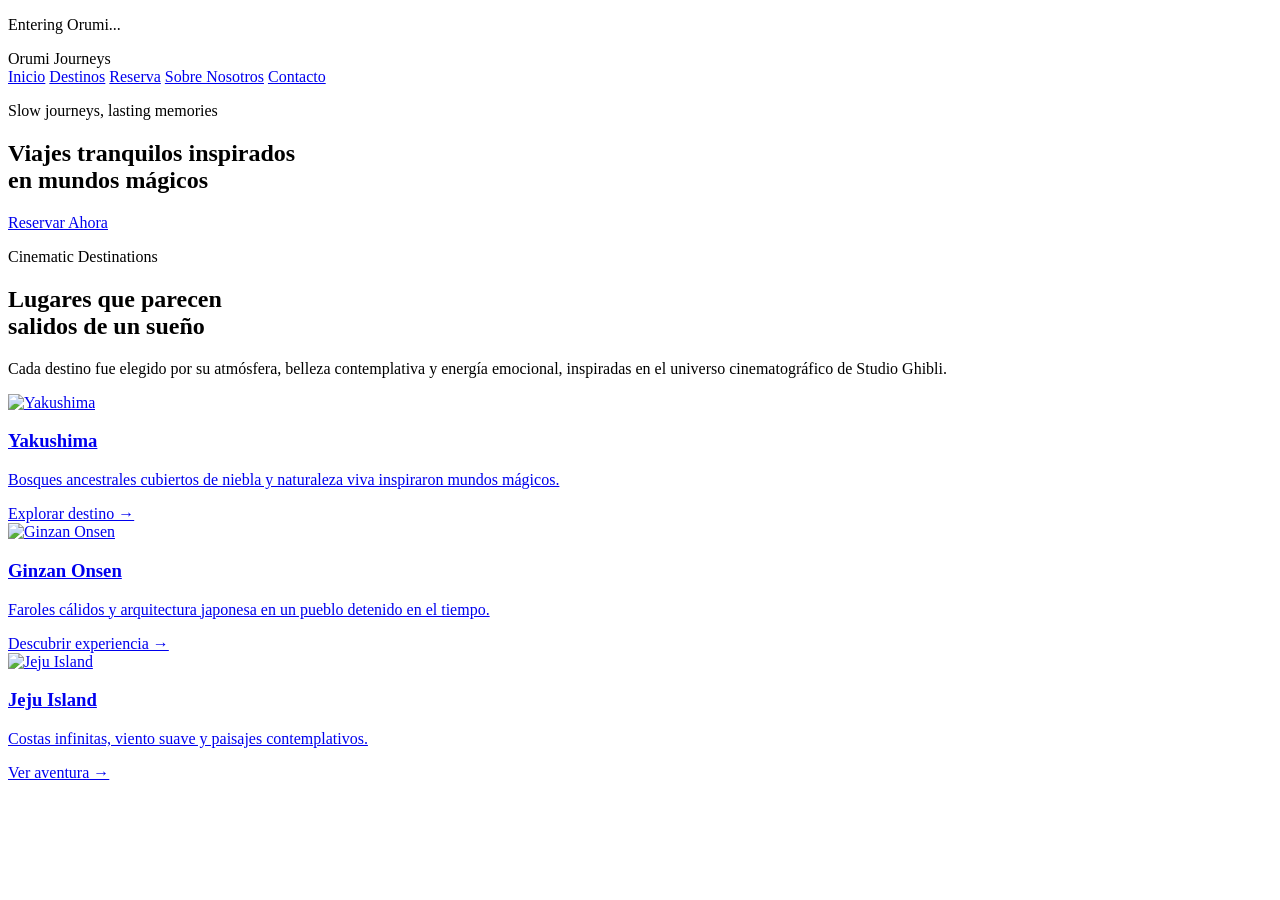
==== commit 846314d6: "Update index.html" ====
--- a/index.html
+++ b/index.html
@@ -113,9 +113,9 @@
         en mundos mágicos
       </h1>
 
-      <button class="btn">
-        Reservar Ahora
-      </button>
+      <a href="book-now.html" class="btn">
+  Reservar Ahora
+</a>
 
     </div>
 
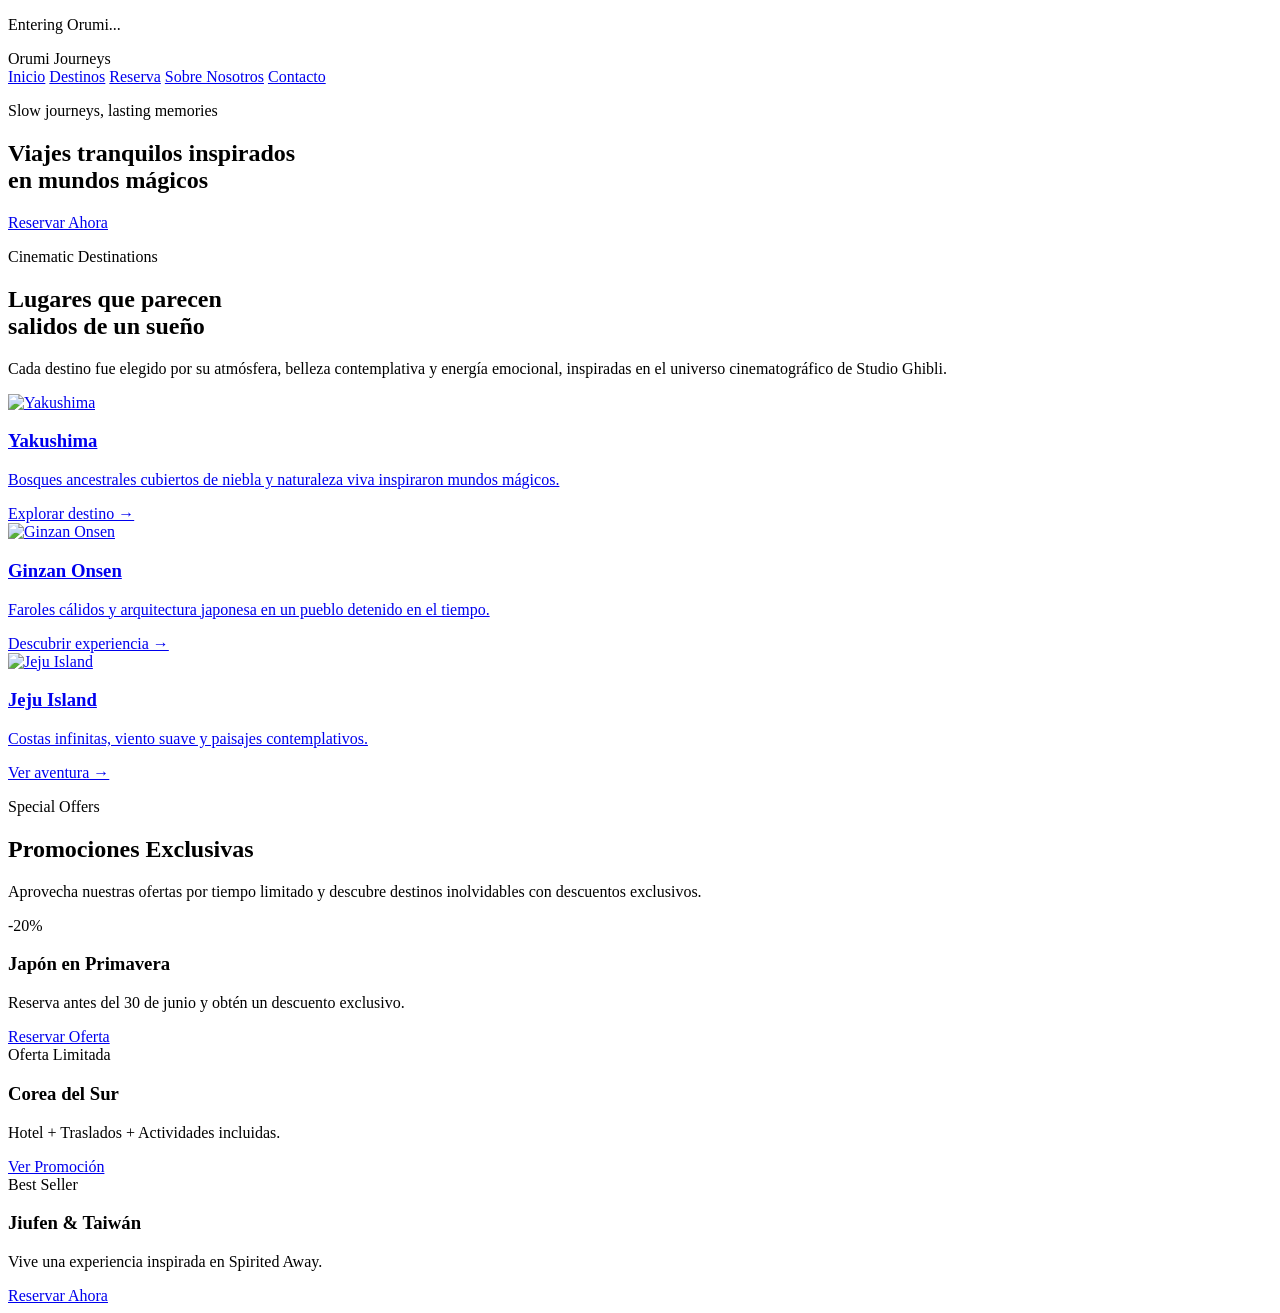
==== commit 7724541a: "Update index.html" ====
--- a/index.html
+++ b/index.html
@@ -13,8 +13,6 @@
   <title>
     Orumi Journeys | Slow journeys, lasting memories
   </title>
-
-  <!-- ================= FUENTES ================= -->
 
   <link rel="preconnect" href="https://fonts.googleapis.com">
 
@@ -29,17 +27,13 @@
     rel="stylesheet"
   >
 
-  <!-- ================= CSS ================= -->
-
   <link rel="stylesheet" href="style.css">
 
 </head>
 
 <body>
 
-  <!-- ================================================= -->
-  <!-- ===================== LOADER ==================== -->
-  <!-- ================================================= -->
+  <!-- LOADER -->
 
   <div class="loader" id="loader">
 
@@ -49,9 +43,7 @@
 
   </div>
 
-  <!-- ================================================= -->
-  <!-- ===================== HEADER ==================== -->
-  <!-- ================================================= -->
+  <!-- HEADER -->
 
   <header class="header">
 
@@ -67,8 +59,6 @@
 
     </div>
 
-    <!-- ================= MENU ================= -->
-
     <nav class="menu" id="menu">
 
       <a href="index.html">Inicio</a>
@@ -85,9 +75,7 @@
 
   </header>
 
-  <!-- ================================================= -->
-  <!-- ====================== HERO ===================== -->
-  <!-- ================================================= -->
+  <!-- HERO -->
 
   <section class="hero">
 
@@ -98,8 +86,6 @@
     <div class="particles" id="particles"></div>
 
     <div class="leaves" id="leaves"></div>
-
-    <!-- ================= CONTENT ================= -->
 
     <div class="hero-content">
 
@@ -114,37 +100,31 @@
       </h1>
 
       <a href="book-now.html" class="btn">
-  Reservar Ahora
-</a>
+        Reservar Ahora
+      </a>
 
     </div>
 
   </section>
 
-  <!-- ================================================= -->
-  <!-- ================= DESTINATIONS ================== -->
-  <!-- ================================================= -->
+  <!-- DESTINATIONS -->
 
   <section class="destinations">
 
-  <!-- ================= ATMOSPHERE ================= -->
-
-  <div class="film-grain"></div>
-
-  <div class="ambient-fog"></div>
-
-  <div class="gold-particles">
-
-    <span></span>
-    <span></span>
-    <span></span>
-    <span></span>
-    <span></span>
-    <span></span>
-
-  </div>
-
-    <!-- ================= INTRO ================= -->
+    <div class="film-grain"></div>
+
+    <div class="ambient-fog"></div>
+
+    <div class="gold-particles">
+
+      <span></span>
+      <span></span>
+      <span></span>
+      <span></span>
+      <span></span>
+      <span></span>
+
+    </div>
 
     <div class="section-intro">
 
@@ -169,11 +149,7 @@
 
     </div>
 
-    <!-- ================= GRID ================= -->
-
     <div class="destination-grid">
-
-      <!-- ================= YAKUSHIMA ================= -->
 
       <a
         href="yakushima.html"
@@ -206,8 +182,6 @@
 
       </a>
 
-      <!-- ================= GINZAN ================= -->
-
       <a
         href="ginzan.html"
         class="destination-card"
@@ -239,8 +213,6 @@
 
       </a>
 
-      <!-- ================= JEJU ================= -->
-
       <a
         href="jeju.html"
         class="destination-card"
@@ -276,9 +248,97 @@
 
   </section>
 
-  <!-- ================================================= -->
-  <!-- ================= JAVASCRIPT ==================== -->
-  <!-- ================================================= -->
+  <!-- PROMOCIONES -->
+
+  <section class="promotions">
+
+    <div class="section-intro">
+
+      <p class="section-mini">
+        Special Offers
+      </p>
+
+      <h2 class="section-title">
+        Promociones Exclusivas
+      </h2>
+
+      <p class="section-text">
+
+        Aprovecha nuestras ofertas por tiempo limitado
+        y descubre destinos inolvidables con descuentos
+        exclusivos.
+
+      </p>
+
+    </div>
+
+    <div class="promo-grid">
+
+      <div class="promo-card">
+
+        <span class="promo-badge">
+          -20%
+        </span>
+
+        <h3>
+          Japón en Primavera
+        </h3>
+
+        <p>
+          Reserva antes del 30 de junio y obtén
+          un descuento exclusivo.
+        </p>
+
+        <a href="book-now.html" class="promo-btn">
+          Reservar Oferta
+        </a>
+
+      </div>
+
+      <div class="promo-card">
+
+        <span class="promo-badge">
+          Oferta Limitada
+        </span>
+
+        <h3>
+          Corea del Sur
+        </h3>
+
+        <p>
+          Hotel + Traslados + Actividades incluidas.
+        </p>
+
+        <a href="book-now.html" class="promo-btn">
+          Ver Promoción
+        </a>
+
+      </div>
+
+      <div class="promo-card">
+
+        <span class="promo-badge">
+          Best Seller
+        </span>
+
+        <h3>
+          Jiufen & Taiwán
+        </h3>
+
+        <p>
+          Vive una experiencia inspirada en
+          Spirited Away.
+        </p>
+
+        <a href="book-now.html" class="promo-btn">
+          Reservar Ahora
+        </a>
+
+      </div>
+
+    </div>
+
+  </section>
 
   <script src="script.js"></script>
 
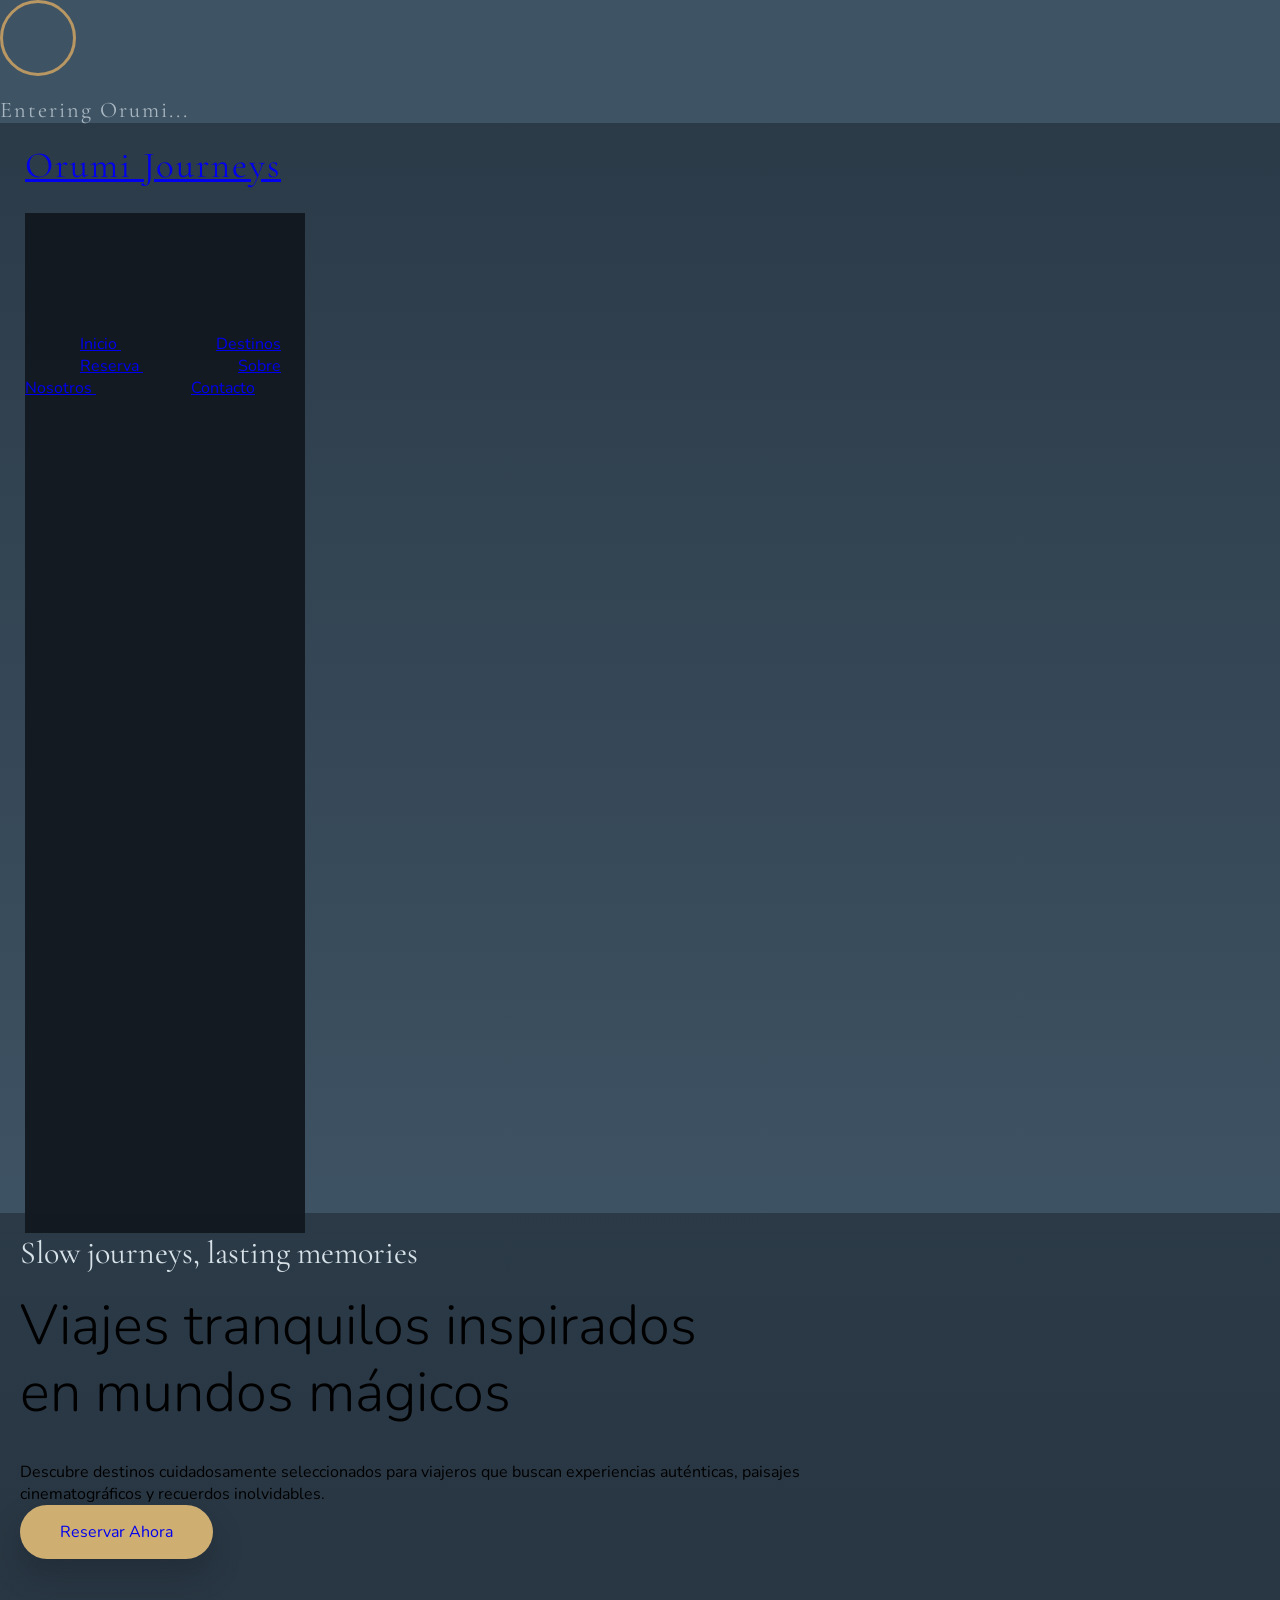
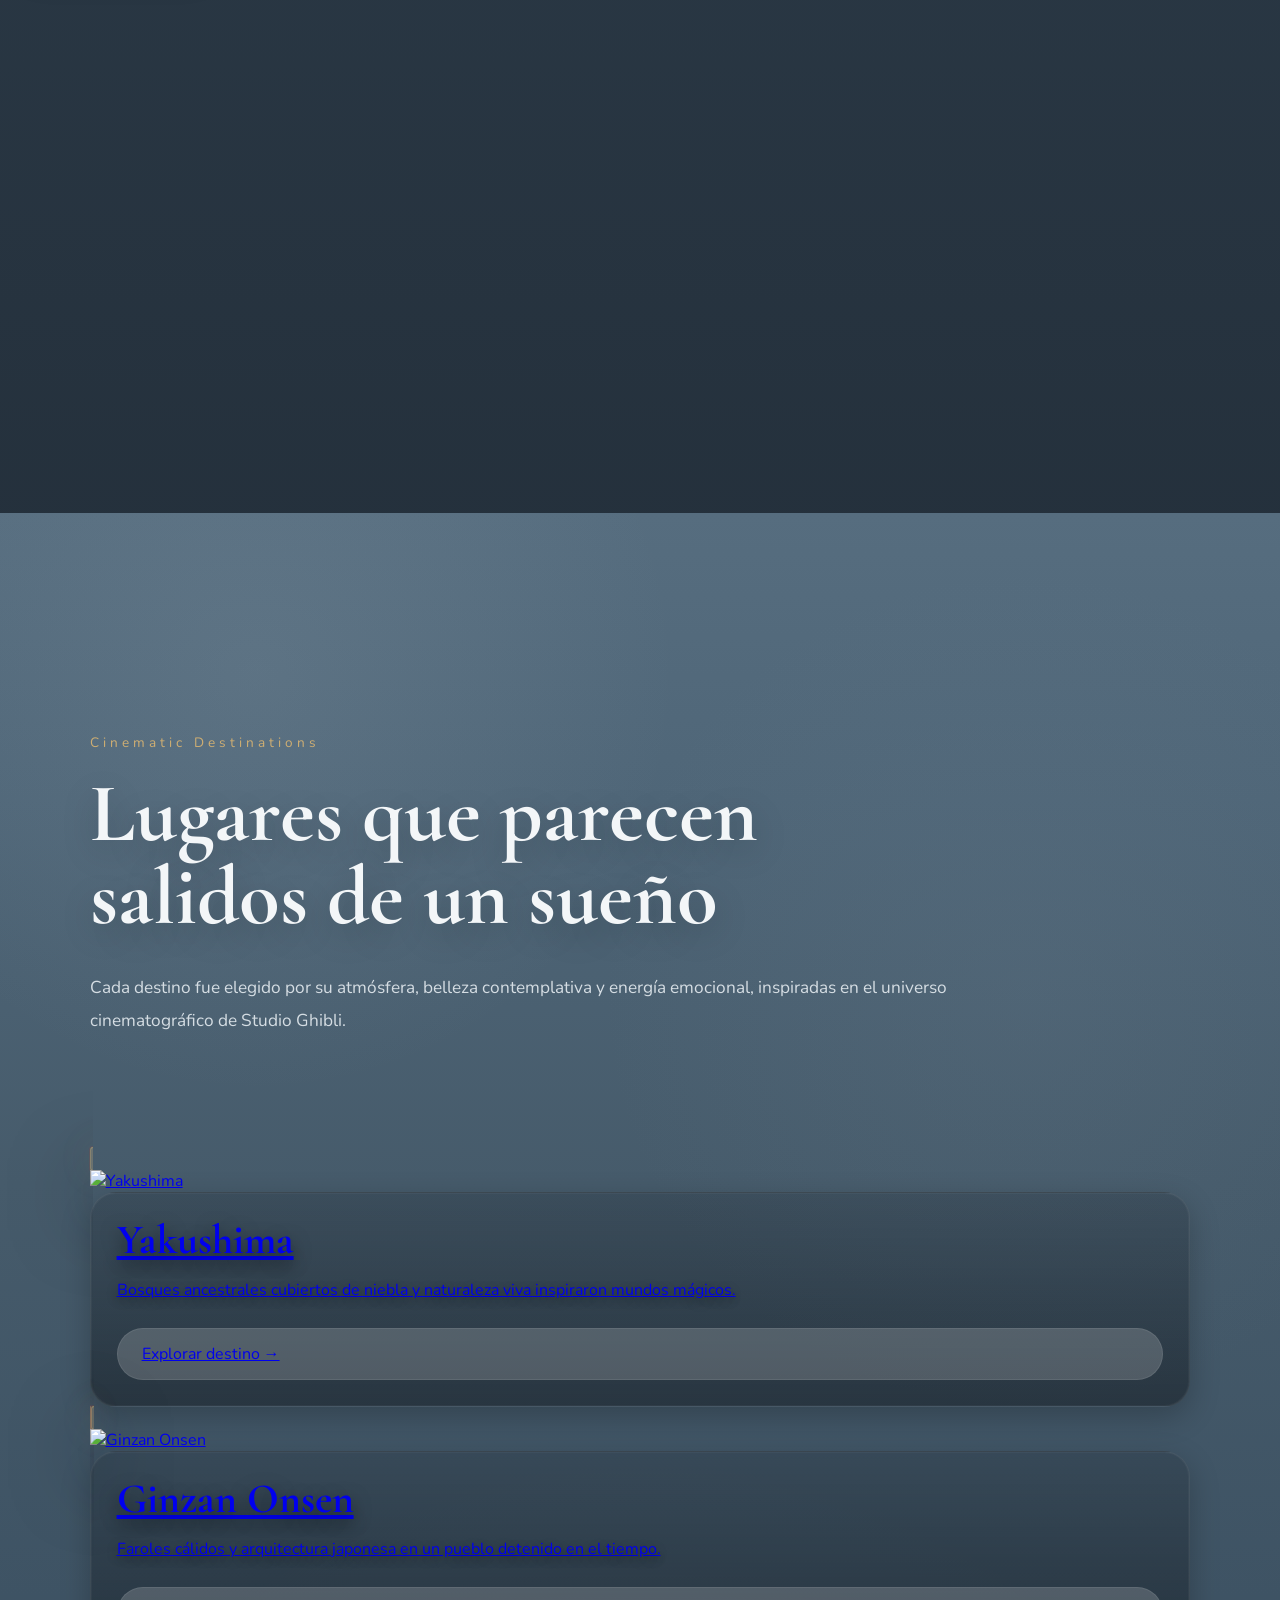
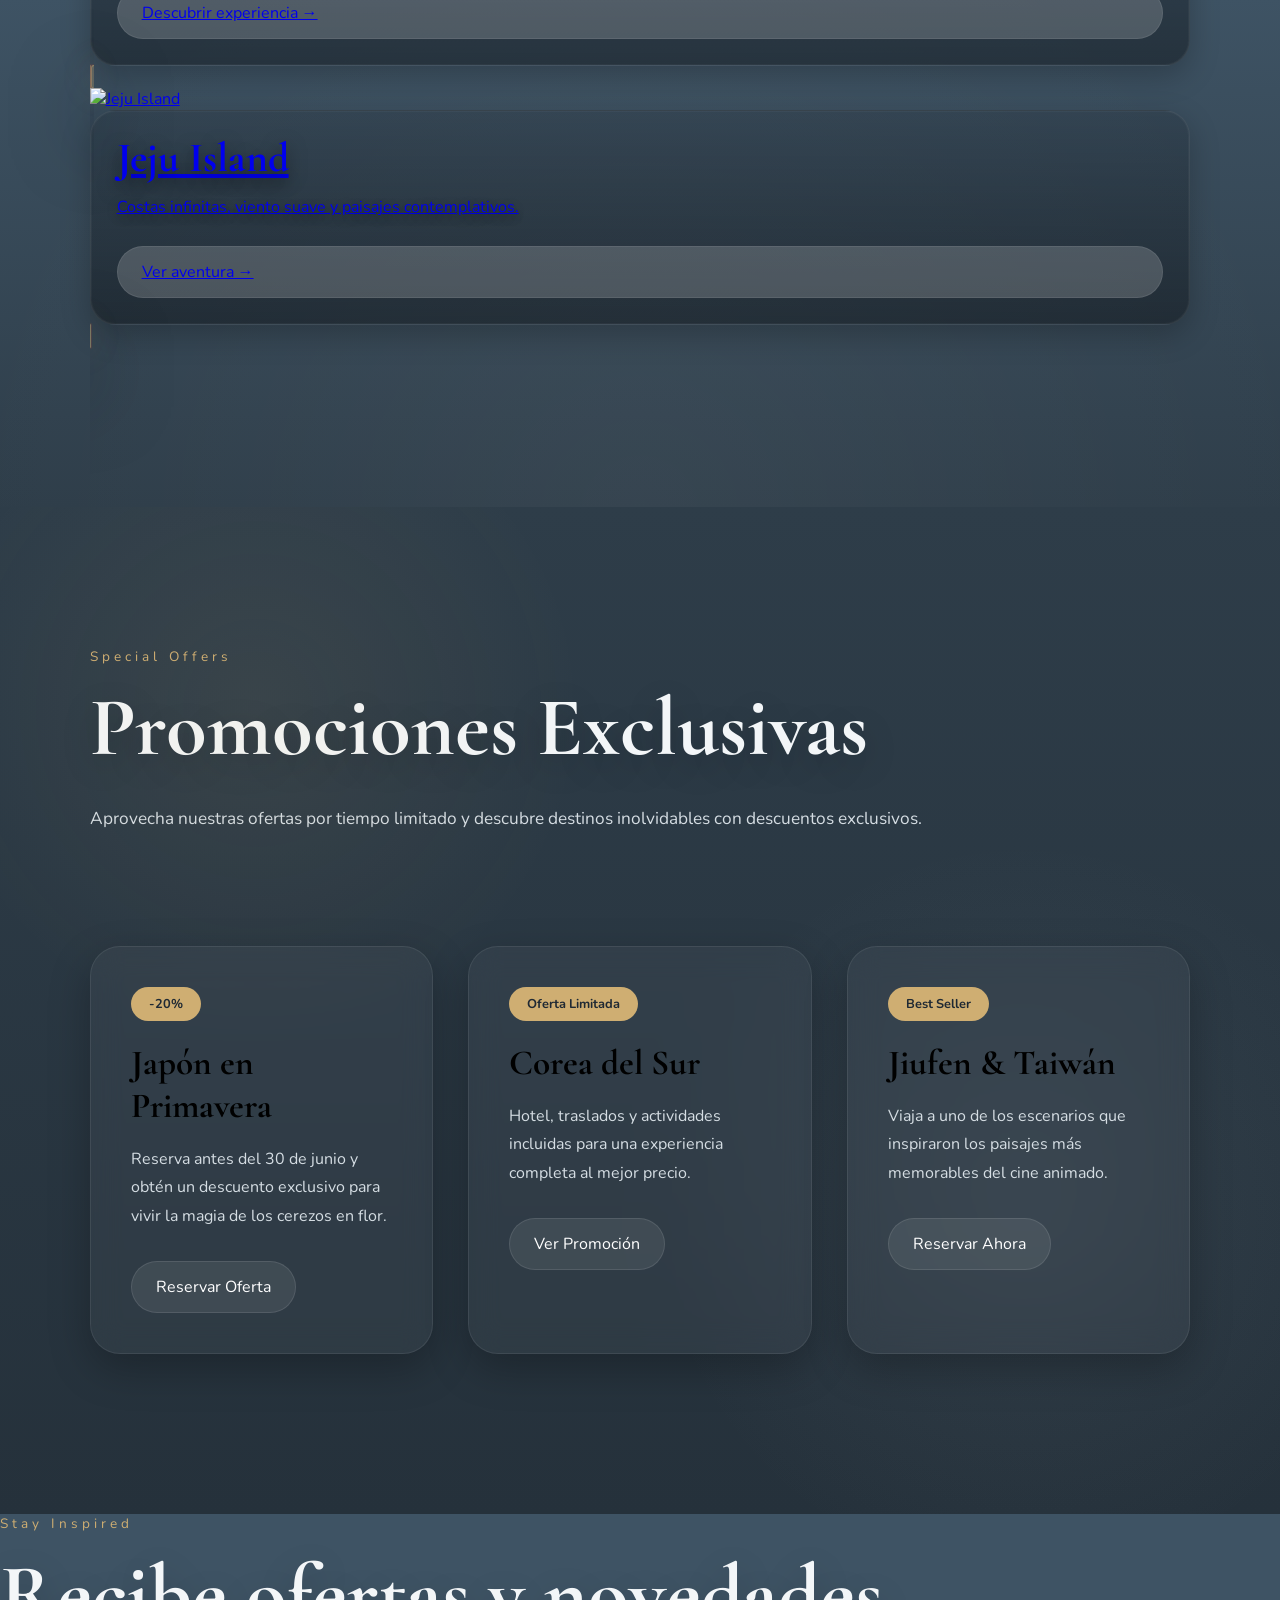
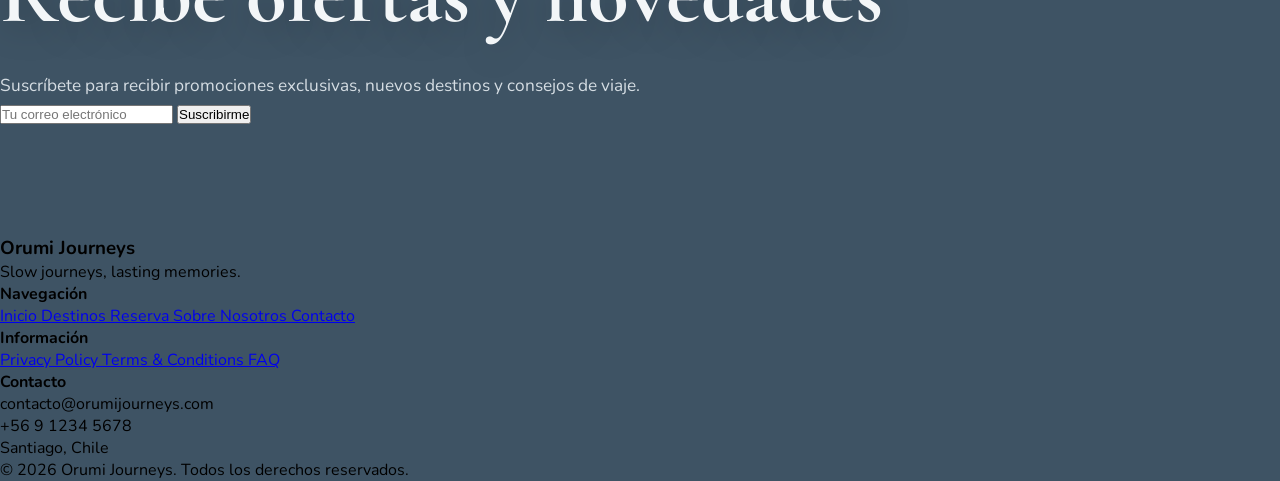
==== commit 973c86fe: "Update index.html" ====
--- a/index.html
+++ b/index.html
@@ -33,7 +33,9 @@
 
 <body>
 
-  <!-- LOADER -->
+  <!-- ================================================= -->
+  <!-- ===================== LOADER ==================== -->
+  <!-- ================================================= -->
 
   <div class="loader" id="loader">
 
@@ -43,12 +45,18 @@
 
   </div>
 
-  <!-- HEADER -->
+  <!-- ================================================= -->
+  <!-- ===================== HEADER ==================== -->
+  <!-- ================================================= -->
 
   <header class="header">
 
     <div class="logo">
-      Orumi Journeys
+
+      <a href="index.html">
+        Orumi Journeys
+      </a>
+
     </div>
 
     <div class="menu-toggle" id="toggle">
@@ -61,21 +69,36 @@
 
     <nav class="menu" id="menu">
 
-      <a href="index.html">Inicio</a>
-
-      <a href="destinations.html">Destinos</a>
-
-      <a href="book-now.html">Reserva</a>
-
-      <a href="about-us.html">Sobre Nosotros</a>
-
-      <a href="contact-us.html">Contacto</a>
+      <a
+        href="index.html"
+        class="active"
+      >
+        Inicio
+      </a>
+
+      <a href="destinations.html">
+        Destinos
+      </a>
+
+      <a href="book-now.html">
+        Reserva
+      </a>
+
+      <a href="about-us.html">
+        Sobre Nosotros
+      </a>
+
+      <a href="contact-us.html">
+        Contacto
+      </a>
 
     </nav>
 
   </header>
 
-  <!-- HERO -->
+  <!-- ================================================= -->
+  <!-- ====================== HERO ===================== -->
+  <!-- ================================================= -->
 
   <section class="hero">
 
@@ -99,7 +122,18 @@
         en mundos mágicos
       </h1>
 
-      <a href="book-now.html" class="btn">
+      <p class="hero-subtitle">
+
+        Descubre destinos cuidadosamente seleccionados
+        para viajeros que buscan experiencias auténticas,
+        paisajes cinematográficos y recuerdos inolvidables.
+
+      </p>
+
+      <a
+        href="book-now.html"
+        class="btn"
+      >
         Reservar Ahora
       </a>
 
@@ -107,7 +141,9 @@
 
   </section>
 
-  <!-- DESTINATIONS -->
+  <!-- ================================================= -->
+  <!-- ================= DESTINATIONS ================== -->
+  <!-- ================================================= -->
 
   <section class="destinations">
 
@@ -151,6 +187,8 @@
 
     <div class="destination-grid">
 
+      <!-- YAKUSHIMA -->
+
       <a
         href="yakushima.html"
         class="destination-card"
@@ -167,11 +205,15 @@
 
         <div class="destination-content">
 
-          <h3>Yakushima</h3>
+          <h3>
+            Yakushima
+          </h3>
 
           <p>
+
             Bosques ancestrales cubiertos de niebla
             y naturaleza viva inspiraron mundos mágicos.
+
           </p>
 
           <div class="destination-btn">
@@ -181,6 +223,8 @@
         </div>
 
       </a>
+
+      <!-- GINZAN -->
 
       <a
         href="ginzan.html"
@@ -198,11 +242,15 @@
 
         <div class="destination-content">
 
-          <h3>Ginzan Onsen</h3>
+          <h3>
+            Ginzan Onsen
+          </h3>
 
           <p>
+
             Faroles cálidos y arquitectura japonesa
             en un pueblo detenido en el tiempo.
+
           </p>
 
           <div class="destination-btn">
@@ -212,6 +260,8 @@
         </div>
 
       </a>
+
+      <!-- JEJU -->
 
       <a
         href="jeju.html"
@@ -229,11 +279,15 @@
 
         <div class="destination-content">
 
-          <h3>Jeju Island</h3>
+          <h3>
+            Jeju Island
+          </h3>
 
           <p>
+
             Costas infinitas, viento suave
             y paisajes contemplativos.
+
           </p>
 
           <div class="destination-btn">
@@ -248,7 +302,9 @@
 
   </section>
 
-  <!-- PROMOCIONES -->
+    <!-- ================================================= -->
+  <!-- ================= PROMOCIONES =================== -->
+  <!-- ================================================= -->
 
   <section class="promotions">
 
@@ -285,11 +341,17 @@
         </h3>
 
         <p>
+
           Reserva antes del 30 de junio y obtén
-          un descuento exclusivo.
-        </p>
-
-        <a href="book-now.html" class="promo-btn">
+          un descuento exclusivo para vivir la magia
+          de los cerezos en flor.
+
+        </p>
+
+        <a
+          href="book-now.html"
+          class="promo-btn"
+        >
           Reservar Oferta
         </a>
 
@@ -306,10 +368,16 @@
         </h3>
 
         <p>
-          Hotel + Traslados + Actividades incluidas.
-        </p>
-
-        <a href="book-now.html" class="promo-btn">
+
+          Hotel, traslados y actividades incluidas
+          para una experiencia completa al mejor precio.
+
+        </p>
+
+        <a
+          href="book-now.html"
+          class="promo-btn"
+        >
           Ver Promoción
         </a>
 
@@ -326,11 +394,16 @@
         </h3>
 
         <p>
-          Vive una experiencia inspirada en
-          Spirited Away.
-        </p>
-
-        <a href="book-now.html" class="promo-btn">
+
+          Viaja a uno de los escenarios que inspiraron
+          los paisajes más memorables del cine animado.
+
+        </p>
+
+        <a
+          href="book-now.html"
+          class="promo-btn"
+        >
           Reservar Ahora
         </a>
 
@@ -340,6 +413,150 @@
 
   </section>
 
+  <!-- ================================================= -->
+  <!-- ================= NEWSLETTER ==================== -->
+  <!-- ================================================= -->
+
+  <section class="newsletter-section">
+
+    <div class="section-intro">
+
+      <p class="section-mini">
+        Stay Inspired
+      </p>
+
+      <h2 class="section-title">
+        Recibe ofertas y novedades
+      </h2>
+
+      <p class="section-text">
+
+        Suscríbete para recibir promociones exclusivas,
+        nuevos destinos y consejos de viaje.
+
+      </p>
+
+      <form class="newsletter-form">
+
+        <input
+          type="email"
+          placeholder="Tu correo electrónico"
+          required
+        >
+
+        <button type="submit">
+          Suscribirme
+        </button>
+
+      </form>
+
+    </div>
+
+  </section>
+
+  <!-- ================================================= -->
+  <!-- ==================== FOOTER ===================== -->
+  <!-- ================================================= -->
+
+  <footer class="footer">
+
+    <div class="footer-content">
+
+      <div class="footer-brand">
+
+        <h3>
+          Orumi Journeys
+        </h3>
+
+        <p>
+          Slow journeys, lasting memories.
+        </p>
+
+      </div>
+
+      <div class="footer-links">
+
+        <h4>
+          Navegación
+        </h4>
+
+        <a href="index.html">
+          Inicio
+        </a>
+
+        <a href="destinations.html">
+          Destinos
+        </a>
+
+        <a href="book-now.html">
+          Reserva
+        </a>
+
+        <a href="about-us.html">
+          Sobre Nosotros
+        </a>
+
+        <a href="contact-us.html">
+          Contacto
+        </a>
+
+      </div>
+
+      <div class="footer-links">
+
+        <h4>
+          Información
+        </h4>
+
+        <a href="#">
+          Privacy Policy
+        </a>
+
+        <a href="#">
+          Terms & Conditions
+        </a>
+
+        <a href="#">
+          FAQ
+        </a>
+
+      </div>
+
+      <div class="footer-links">
+
+        <h4>
+          Contacto
+        </h4>
+
+        <p>
+          contacto@orumijourneys.com
+        </p>
+
+        <p>
+          +56 9 1234 5678
+        </p>
+
+        <p>
+          Santiago, Chile
+        </p>
+
+      </div>
+
+    </div>
+
+    <div class="footer-bottom">
+
+      © 2026 Orumi Journeys.
+      Todos los derechos reservados.
+
+    </div>
+
+  </footer>
+
+  <!-- ================================================= -->
+  <!-- ================= JAVASCRIPT ==================== -->
+  <!-- ================================================= -->
+
   <script src="script.js"></script>
 
 </body>
--- a/style.css
+++ b/style.css
@@ -0,0 +1,1348 @@
+/* ================================================= /
+/ ===================== RESET ===================== /
+/ ================================================= */
+
+*{
+margin:0;
+padding:0;
+box-sizing;
+}
+
+html{
+scroll-behavior;
+}
+
+body{
+font-family:'Nunito', sans-serif;
+background:#3E5364;
+overflow-x;
+color;
+}
+
+/* ================================================= /
+/ ===================== LOADER ==================== /
+/ ================================================= */
+
+.loader{
+position;
+inset:0;
+background:#3E5364;
+display;
+flex-direction;
+justify-content;
+align-items;
+z-index:9999;
+transition:1s;
+}
+
+.loader.hidden{
+opacity:0;
+visibility;
+}
+
+.flower{
+width:70px;
+height:70px;
+border:3px solid #B99763;
+border-top-color;
+border-radius:50%;
+animation 2s linear infinite;
+margin-bottom:20px;
+}
+
+@keyframes spin{
+to{
+transform(360deg);
+}
+}
+
+.loader p{
+font-family:'Cormorant Garamond', serif;
+color:#AAB8C2;
+font-size:1.4rem;
+letter-spacing:2px;
+}
+
+/* ================================================= /
+/ ===================== HEADER ==================== /
+/ ================================================= */
+
+.header{
+position;
+top:0;
+width:100%;
+display;
+justify-content;
+align-items;
+padding:20px 25px;
+z-index:1000;
+
+background:
+linear-gradient(
+to bottom,
+rgba(18,24,32,0.42),
+transparent
+);
+
+backdrop-filter(12px);
+}
+
+.logo{
+font-family:'Cormorant Garamond', serif;
+font-size:2.3rem;
+letter-spacing:2px;
+}
+
+/* ================================================= /
+/ ====================== MENU ===================== /
+/ ================================================= */
+
+.menu-toggle{
+width:35px;
+height:25px;
+display;
+flex-direction;
+justify-content;
+cursor;
+}
+
+.menu-toggle span{
+height:3px;
+background;
+border-radius:10px;
+}
+
+.menu{
+position;
+top:0;
+right:-100%;
+width:280px;
+height:100vh;
+
+background:
+rgba(18,24,32,0.96);
+
+backdrop-filter(20px);
+
+padding-top:120px;
+
+transition:.5s;
+
+z-index:999;
+}
+
+.menu.active{
+right:0;
+}
+
+.menu a{
+display;
+padding:20px 40px;
+color;
+text-decoration;
+transition:.3s;
+}
+
+.menu a{
+background(255,255,255,0.06);
+padding-left:55px;
+}
+
+/* ================================================= /
+/ ====================== HERO ===================== /
+/ ================================================= */
+
+.hero{
+height:100vh;
+
+display;
+justify-content;
+align-items;
+text-align;
+
+position;
+
+background:
+linear-gradient(
+rgba(18,24,32,0.42),
+rgba(18,24,32,0.58)
+),
+url('img/sunset-train.jpg');
+
+background-size;
+background-position;
+background-attachment;
+
+overflow;
+
+isolation;
+}
+
+/* ================================================= /
+/ ============ HERO CINEMATIC TRANSITION ========== /
+/ ================================================= */
+
+.hero::after{
+
+content:"";
+
+position;
+
+left:0;
+bottom:-1px;
+
+width:100%;
+height:260px;
+
+z-index:2;
+
+background:
+
+linear-gradient(
+  to bottom,
+  rgba(62,83,100,0) 0%,
+  rgba(62,83,100,0.15) 18%,
+  rgba(62,83,100,0.42) 42%,
+  rgba(62,83,100,0.78) 68%,
+  #3E5364 100%
+);
+pointer-events;
+}
+
+/* ================================================= /
+/ ======================= FOG ===================== /
+/ ================================================= */
+
+.fog{
+position;
+inset:0;
+
+background:
+radial-gradient(
+circle at 30% 60%,
+rgba(255,255,255,0.05),
+transparent 40%
+),
+
+radial-gradient(
+  circle at 80% 40%,
+  rgba(255,255,255,0.04),
+  transparent 40%
+);
+animation 20s linear infinite;
+}
+
+@keyframes fogMove{
+
+0%{
+transform(0);
+}
+
+50%{
+transform(-20px);
+}
+
+100%{
+transform(0);
+}
+}
+
+/* ================================================= /
+/ ====================== GLOW ===================== /
+/ ================================================= */
+
+.glow{
+position;
+inset:0;
+
+background:
+radial-gradient(
+circle at 50% 70%,
+rgba(170,184,194,0.10),
+transparent 45%
+);
+
+pointer-events;
+}
+
+/* ================================================= /
+/ ================== HERO CONTENT ================= /
+/ ================================================= */
+
+.hero-content{
+position;
+z-index:3;
+
+max-width:800px;
+
+padding:20px;
+
+margin-top:-40px;
+
+animation 2s ease;
+}
+
+.slogan{
+font-family:'Cormorant Garamond', serif;
+font-size:2rem;
+margin-bottom:20px;
+color:#D7E1E8;
+}
+
+.hero h1{
+font-size:3.5rem;
+font-weight:300;
+line-height:1.2;
+margin-bottom:35px;
+}
+
+/* ================================================= /
+/ ===================== BUTTON ==================== /
+/ ================================================= */
+
+.btn{
+padding:16px 40px;
+border;
+border-radius:50px;
+background:#B99763;
+color;
+cursor;
+transition:.4s;
+
+box-shadow:
+0 15px 30px rgba(18,24,32,0.28);
+
+font-size:1rem;
+}
+
+.btn{
+transform(-6px);
+background:#CFAE72;
+}
+
+/* ================================================= /
+/ ==================== PARTICLES ================== /
+/ ================================================= */
+
+.particles span,
+.leaves span{
+position;
+bottom:-20px;
+border-radius:50%;
+animation linear infinite;
+}
+
+.particles span{
+width:6px;
+height:6px;
+background(255,255,255,0.25);
+}
+
+@keyframes float{
+
+from{
+transform(0);
+opacity:0;
+}
+
+to{
+transform(-120vh);
+opacity:1;
+}
+}
+
+/* ================================================= /
+/ ===================== LEAVES ==================== /
+/ ================================================= */
+
+.leaves span{
+top:-10%;
+width:18px;
+height:18px;
+
+background:
+radial-gradient(
+circle,
+#748592,
+#5E6C79
+);
+
+border-radius:60% 40% 70% 30%;
+
+opacity:.35;
+
+animation linear infinite;
+}
+
+@keyframes leafFall{
+
+from{
+transform:
+translateY(-10vh)
+rotate(0deg);
+
+opacity:0;
+}
+
+to{
+transform:
+translateY(120vh)
+rotate(360deg);
+
+opacity:.35;
+}
+}
+
+/* ================================================= /
+/ ====================== FADE ===================== /
+/ ================================================= */
+
+@keyframes fadeUp{
+
+from{
+opacity:0;
+transform(30px);
+}
+
+to{
+opacity:1;
+transform(0);
+}
+}
+
+/* ================================================= /
+/ ================= DESTINATIONS ================== /
+/ ================================================= */
+
+.destinations{
+
+position;
+
+padding:
+220px 7%
+160px;
+
+overflow;
+
+isolation;
+
+background:
+
+radial-gradient(
+  circle at 20% 10%,
+  rgba(170,184,194,0.12),
+  transparent 24%
+),
+
+radial-gradient(
+  circle at 80% 30%,
+  rgba(111,129,145,0.14),
+  transparent 28%
+),
+
+radial-gradient(
+  circle at 50% 100%,
+  rgba(255,255,255,0.04),
+  transparent 40%
+),
+
+linear-gradient(
+  180deg,
+  #566D7F 0%,
+  #4F6678 18%,
+  #465B6B 42%,
+  #3E5364 68%,
+  #2E3D49 100%
+);
+}
+
+/* ================================================= /
+/ ================= WASHI TEXTURE ================= /
+/ ================================================= */
+
+.destinations::before{
+
+content:"";
+
+position;
+
+inset:0;
+
+z-index:0;
+
+background:
+
+repeating-radial-gradient(
+  circle at 20% 30%,
+  rgba(255,255,255,0.018) 0px,
+  rgba(255,255,255,0.018) 1px,
+  transparent 2px,
+  transparent 9px
+),
+
+repeating-linear-gradient(
+  90deg,
+  rgba(255,255,255,0.01) 0px,
+  rgba(255,255,255,0.01) 1px,
+  transparent 2px,
+  transparent 5px
+),
+
+repeating-linear-gradient(
+  0deg,
+  rgba(0,0,0,0.015) 0px,
+  rgba(0,0,0,0.015) 1px,
+  transparent 3px,
+  transparent 7px
+),
+
+url("https://www.transparenttextures.com/patterns/rice-paper-3.png");
+opacity:.42;
+
+mix-blend-mode;
+
+pointer-events;
+}
+
+/* ================================================= /
+/ ================= ATMOSPHERIC INK =============== /
+/ ================================================= */
+
+.destinations::after{
+
+content:"";
+
+position;
+
+inset:-20%;
+
+z-index:0;
+
+background:
+
+radial-gradient(
+  circle at 12% 20%,
+  rgba(111,129,145,0.24),
+  transparent 26%
+),
+
+radial-gradient(
+  circle at 82% 72%,
+  rgba(170,184,194,0.14),
+  transparent 32%
+),
+
+radial-gradient(
+  circle at 50% 40%,
+  rgba(62,83,100,0.28),
+  transparent 52%
+),
+
+radial-gradient(
+  circle at 72% 18%,
+  rgba(207,174,114,0.10),
+  transparent 12%
+),
+
+radial-gradient(
+  circle at 22% 78%,
+  rgba(185,151,99,0.08),
+  transparent 16%
+);
+filter(100px);
+
+opacity:1;
+
+animation:
+atmosphereMove 30s ease-in-out infinite alternate;
+
+pointer-events;
+}
+
+@keyframes atmosphereMove{
+
+from{
+transform:
+translateY(0px)
+translateX(0px)
+scale(1);
+}
+
+to{
+transform:
+translateY(-10px)
+translateX(6px)
+scale(1.03);
+}
+}
+
+/* ================================================= /
+/ ================= FILM GRAIN ==================== /
+/ ================================================= */
+
+.film-grain{
+
+position;
+
+inset:0;
+
+z-index:1;
+
+opacity:.06;
+
+mix-blend-mode;
+
+background-image:
+url("https://www.transparenttextures.com/patterns/asfalt-dark.png");
+
+pointer-events;
+
+animation:
+grainMove .25s steps(2) infinite;
+}
+
+@keyframes grainMove{
+
+0%{
+transform(0,0);
+}
+
+25%{
+transform(-1px,1px);
+}
+
+50%{
+transform(1px,-1px);
+}
+
+75%{
+transform(1px,1px);
+}
+
+100%{
+transform(0,0);
+}
+}
+
+/* ================================================= /
+/ ================= AMBIENT FOG =================== /
+/ ================================================= */
+
+.ambient-fog{
+
+position;
+
+inset:0;
+
+z-index:1;
+
+background:
+
+radial-gradient(
+  circle at 25% 25%,
+  rgba(255,255,255,0.04),
+  transparent 30%
+),
+
+radial-gradient(
+  circle at 80% 60%,
+  rgba(255,255,255,0.025),
+  transparent 38%
+);
+filter(40px);
+
+animation:
+fogMoveAmbient 20s ease-in-out infinite alternate;
+
+pointer-events;
+}
+
+@keyframes fogMoveAmbient{
+
+from{
+transform(0px);
+}
+
+to{
+transform(-12px);
+}
+}
+
+/* ================================================= /
+/ ================= GOLD PARTICLES ================ /
+/ ================================================= */
+
+.gold-particles{
+
+position;
+
+inset:0;
+
+z-index:1;
+
+overflow;
+
+pointer-events;
+}
+
+.gold-particles span{
+
+position;
+
+width:2px;
+height:2px;
+
+border-radius:50%;
+
+background:#CFAE72;
+
+box-shadow:
+0 0 8px rgba(207,174,114,0.25);
+
+opacity:.6;
+
+animation:
+particleFloat linear infinite;
+}
+
+.gold-particles span(1){
+top:12%;
+left:18%;
+animation-duration:18s;
+}
+
+.gold-particles span(2){
+top:24%;
+left:72%;
+animation-duration:22s;
+}
+
+.gold-particles span(3){
+top:68%;
+left:30%;
+animation-duration:20s;
+}
+
+.gold-particles span(4){
+top:82%;
+left:84%;
+animation-duration:26s;
+}
+
+.gold-particles span(5){
+top:46%;
+left:58%;
+animation-duration:24s;
+}
+
+.gold-particles span(6){
+top:16%;
+left:52%;
+animation-duration:19s;
+}
+
+@keyframes particleFloat{
+
+from{
+transform:
+translateY(0px)
+scale(1);
+
+opacity:.2;
+}
+
+50%{
+opacity:.7;
+}
+
+to{
+transform:
+translateY(-12px)
+scale(1.25);
+
+opacity:.18;
+}
+}
+
+/* ================================================= /
+/ ====================== INTRO ==================== /
+/ ================================================= */
+
+.section-intro{
+
+position;
+z-index:2;
+
+max-width:900px;
+
+margin;
+
+text-align;
+
+margin-bottom:110px;
+}
+
+.section-mini{
+color:#CFAE72;
+letter-spacing:4px;
+text-transform;
+font-size:.85rem;
+margin-bottom:20px;
+}
+
+.section-title{
+
+font-family:'Cormorant Garamond', serif;
+
+font-size:5.2rem;
+
+line-height:1;
+
+color:#F3F6F8;
+
+margin-bottom:34px;
+
+text-shadow:
+0 10px 35px rgba(0,0,0,0.22);
+}
+
+.section-text{
+color:#D5DDE3;
+line-height:1.9;
+font-size:1.08rem;
+}
+
+/* ================================================= /
+/ ======================= GRID ==================== /
+/ ================================================= */
+
+.destination-grid{
+
+display;
+
+grid-template-columns:
+repeat(auto-fit,minmax(300px,1fr));
+
+gap:35px;
+
+position;
+z-index:2;
+}
+
+/* ================================================= /
+/ ======================= CARD ==================== /
+/ ================================================= */
+
+.destination-card{
+
+position;
+
+overflow;
+
+border-radius:36px;
+
+min-height:460px;
+
+display;
+
+text-decoration;
+
+background:
+rgba(255,255,255,0.02);
+
+border:
+1px solid rgba(207,174,114,0.24);
+
+box-shadow:
+
+0 0 0 1px rgba(140,60,50,0.16),
+
+0 18px 50px rgba(18,24,32,0.42),
+
+inset 0 0 0 1px rgba(255,255,255,0.04);
+transition:
+transform .8s ease,
+box-shadow .8s ease,
+border .8s ease;
+
+isolation;
+
+backdrop-filter(2px);
+}
+
+.destination-card{
+
+transform:
+translateY(-14px)
+scale(1.02);
+
+border:
+1px solid rgba(207,174,114,0.46);
+
+box-shadow:
+
+0 0 0 1px rgba(160,70,60,0.22),
+
+0 35px 80px rgba(18,24,32,0.56),
+
+0 0 35px rgba(185,151,99,0.14);
+}
+
+/* ================================================= /
+/ ================= ASIAN FRAME =================== /
+/ ================================================= */
+
+.destination-card::before{
+
+content:"";
+
+position;
+
+inset:12px;
+
+border-radius:28px;
+
+border:
+1px solid rgba(207,174,114,0.24);
+
+z-index:5;
+
+pointer-events;
+
+box-shadow:
+inset 0 0 25px rgba(185,151,99,0.04);
+}
+
+.destination-card::after{
+
+content:"";
+
+position;
+
+inset:0;
+
+background:
+
+linear-gradient(
+  135deg,
+  rgba(120,30,20,0.08),
+  transparent 28%,
+  transparent 70%,
+  rgba(120,30,20,0.05)
+);
+z-index:1;
+
+pointer-events;
+
+mix-blend-mode;
+}
+
+/* ================================================= /
+/ ======================= IMAGE =================== /
+/ ================================================= */
+
+.destination-image{
+position;
+inset:0;
+}
+
+.destination-image::after{
+
+content:"";
+
+position;
+
+inset:0;
+
+background:
+
+/* ================= TOP ATMOSPHERE ================= */
+
+linear-gradient(
+  to bottom,
+  rgba(18,24,32,0.08),
+  transparent 22%
+),
+
+/* ================= CENTER SOFT FOG ================= */
+
+radial-gradient(
+  circle at 50% 75%,
+  rgba(18,24,32,0.18),
+  transparent 45%
+),
+
+/* ================= MAIN CINEMATIC SHADOW ================= */
+
+linear-gradient(
+  to top,
+  rgba(10,14,18,0.92) 0%,
+  rgba(18,24,32,0.76) 28%,
+  rgba(18,24,32,0.22) 58%,
+  transparent 78%
+);
+}
+.destination-image img{
+width:100%;
+height:100%;
+object-fit;
+transition:1.3s;
+}
+
+.destination-card img{
+transform(1.08);
+}
+
+/* ================================================= /
+/ ====================== CONTENT ================== /
+/ ================================================= */
+
+.destination-content{
+
+position;
+
+left:24px;
+right:24px;
+bottom:24px;
+
+padding:26px;
+
+border-radius:26px;
+
+z-index:4;
+
+background:
+
+linear-gradient(
+  to bottom,
+  rgba(18,24,32,0.20),
+  rgba(10,14,18,0.45)
+);
+backdrop-filter(14px);
+
+border:
+1px solid rgba(255,255,255,0.08);
+
+box-shadow:
+
+0 10px 30px rgba(0,0,0,0.22),
+
+inset 0 0 0 1px rgba(255,255,255,0.03);
+}
+
+/* ================================================= /
+/ ================= TEXT BACKDROP ================= /
+/ ================================================= */
+
+.destination-content::before{
+
+content:"";
+
+position;
+
+left:-10%;
+bottom:-20px;
+
+width:120%;
+height:220px;
+
+background:
+
+radial-gradient(
+  ellipse at center,
+  rgba(10,14,18,0.55),
+  transparent 72%
+);
+filter(24px);
+
+z-index:-1;
+
+pointer-events;
+}
+
+.destination-content h3{
+
+font-family:'Cormorant Garamond', serif;
+
+font-size:2.6rem;
+
+line-height:1.05;
+
+margin-bottom:14px;
+
+color;
+
+text-shadow:
+
+0 6px 18px rgba(0,0,0,0.55);
+}
+
+.destination-content p{
+
+color(255,255,255,0.92);
+
+line-height:1.7;
+
+margin-bottom:24px;
+
+text-shadow:
+0 4px 12px rgba(0,0,0,0.45);
+}
+
+/* ================================================= /
+/ ====================== BUTTON =================== /
+/ ================================================= */
+
+.destination-btn{
+
+display;
+
+align-items;
+
+gap:10px;
+
+padding:
+14px 24px;
+
+border-radius:50px;
+
+background:
+rgba(255,255,255,0.10);
+
+backdrop-filter(10px);
+
+color;
+
+transition:.4s;
+
+border:
+1px solid rgba(255,255,255,0.08);
+
+width;
+}
+
+.destination-btn{
+background:
+rgba(255,255,255,0.18);
+
+transform(5px);
+}
+
+/* ================================================= /
+/ ==================== RESPONSIVE ================= /
+/ ================================================= */
+
+@media(max-width:768px){
+
+.hero{
+background-attachment;
+}
+
+.hero h1{
+font-size:2.2rem;
+}
+
+.slogan{
+font-size:1.4rem;
+}
+
+.logo{
+font-size:1.8rem;
+}
+
+.menu{
+width:100%;
+}
+
+.destinations{
+padding:
+170px 6%
+120px;
+}
+
+.section-title{
+font-size:3.4rem;
+}
+
+.destination-card{
+min-height:360px;
+}
+
+}
+
+
+/* ================================================= */
+/* ================= PROMOTIONS ==================== */
+/* ================================================= */
+
+.promotions{
+
+  position:relative;
+
+  padding:
+    140px 7%
+    160px;
+
+  background:
+
+    linear-gradient(
+      180deg,
+      #2E3D49 0%,
+      #25313B 100%
+    );
+
+  overflow:hidden;
+}
+
+.promotions::before{
+
+  content:"";
+
+  position:absolute;
+
+  inset:0;
+
+  background:
+
+    radial-gradient(
+      circle at 20% 20%,
+      rgba(207,174,114,0.08),
+      transparent 25%
+    ),
+
+    radial-gradient(
+      circle at 80% 70%,
+      rgba(170,184,194,0.08),
+      transparent 30%
+    );
+
+  pointer-events:none;
+}
+
+.promo-grid{
+
+  display:grid;
+
+  grid-template-columns:
+    repeat(auto-fit,minmax(300px,1fr));
+
+  gap:35px;
+
+  position:relative;
+
+  z-index:2;
+}
+
+.promo-card{
+
+  background:
+    rgba(255,255,255,0.04);
+
+  border:
+    1px solid rgba(255,255,255,0.08);
+
+  backdrop-filter:blur(15px);
+
+  border-radius:30px;
+
+  padding:40px;
+
+  transition:.5s;
+
+  box-shadow:
+    0 15px 40px rgba(0,0,0,0.25);
+}
+
+.promo-card:hover{
+
+  transform:
+    translateY(-10px);
+
+  border:
+    1px solid rgba(207,174,114,0.35);
+
+  box-shadow:
+    0 25px 60px rgba(0,0,0,0.35);
+}
+
+.promo-badge{
+
+  display:inline-block;
+
+  padding:
+    8px 18px;
+
+  border-radius:999px;
+
+  background:#CFAE72;
+
+  color:#1f2933;
+
+  font-size:.8rem;
+
+  font-weight:700;
+
+  margin-bottom:20px;
+}
+
+.promo-card h3{
+
+  font-family:
+    'Cormorant Garamond',
+    serif;
+
+  font-size:2.2rem;
+
+  margin-bottom:18px;
+}
+
+.promo-card p{
+
+  color:#D5DDE3;
+
+  line-height:1.8;
+
+  margin-bottom:30px;
+}
+
+.promo-btn{
+
+  display:inline-block;
+
+  text-decoration:none;
+
+  color:white;
+
+  padding:
+    14px 24px;
+
+  border-radius:50px;
+
+  background:
+    rgba(255,255,255,0.08);
+
+  border:
+    1px solid rgba(255,255,255,0.1);
+
+  transition:.4s;
+}
+
+.promo-btn:hover{
+
+  background:
+    rgba(255,255,255,0.18);
+
+  transform:
+    translateY(-2px);
+}
+
+/* ================================================= */
+/* ============ BUTTON FIX FOR <a> TAG ============= */
+/* ================================================= */
+
+.btn{
+
+  display:inline-block;
+
+  text-decoration:none;
+}
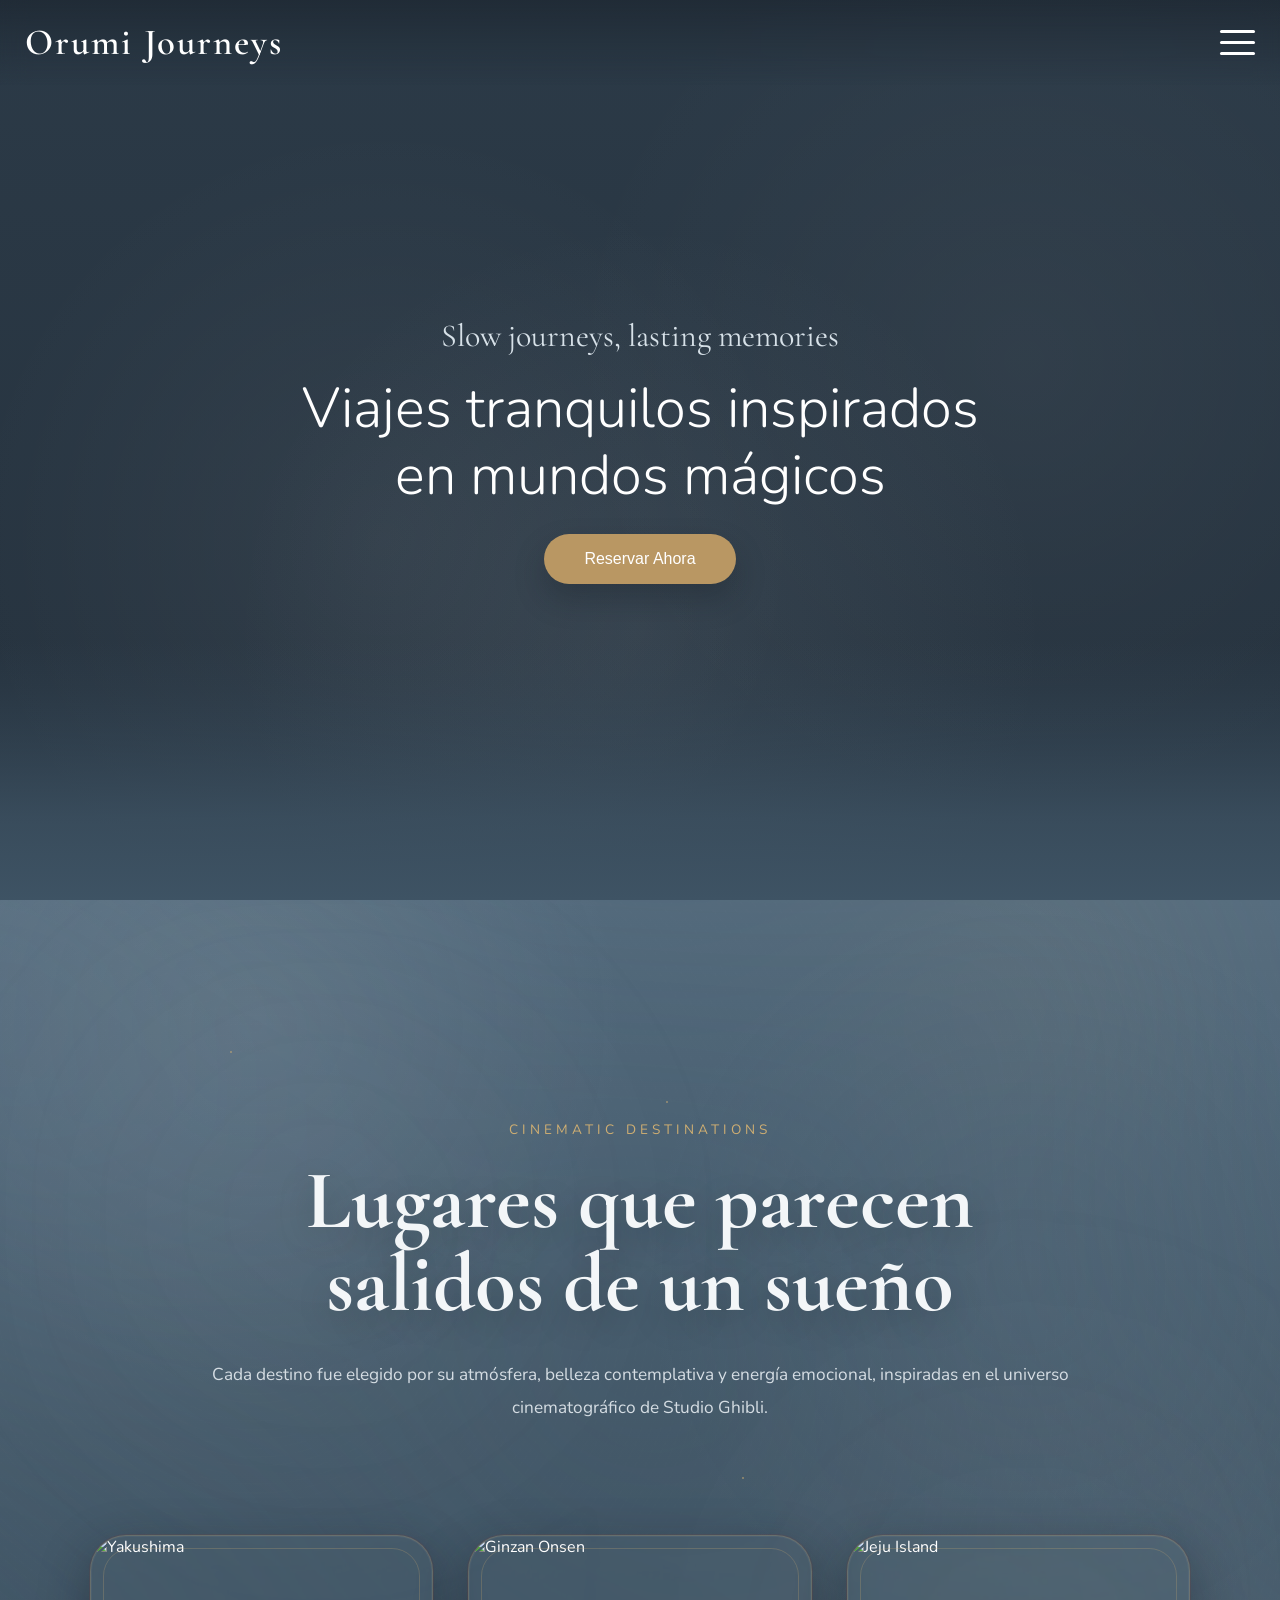
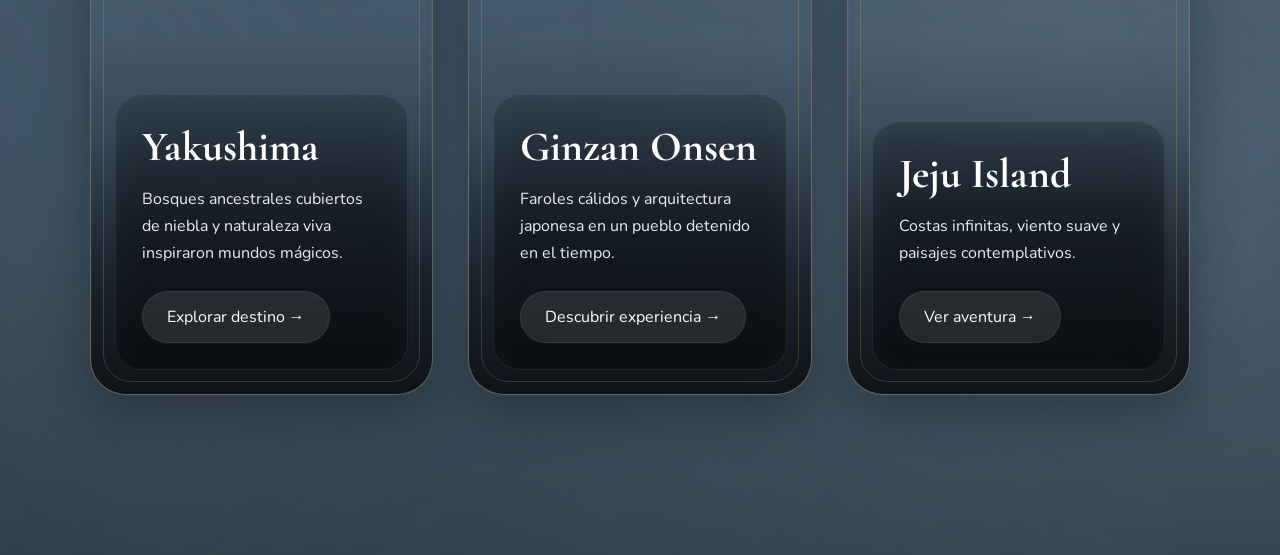
==== commit 32ed5f8c: "Update index.html" ====
--- a/index.html
+++ b/index.html
@@ -13,6 +13,8 @@
   <title>
     Orumi Journeys | Slow journeys, lasting memories
   </title>
+
+  <!-- ================= FUENTES ================= -->
 
   <link rel="preconnect" href="https://fonts.googleapis.com">
 
@@ -27,6 +29,8 @@
     rel="stylesheet"
   >
 
+  <!-- ================= CSS ================= -->
+
   <link rel="stylesheet" href="style.css">
 
 </head>
@@ -52,11 +56,7 @@
   <header class="header">
 
     <div class="logo">
-
-      <a href="index.html">
-        Orumi Journeys
-      </a>
-
+      Orumi Journeys
     </div>
 
     <div class="menu-toggle" id="toggle">
@@ -67,30 +67,19 @@
 
     </div>
 
+    <!-- ================= MENU ================= -->
+
     <nav class="menu" id="menu">
 
-      <a
-        href="index.html"
-        class="active"
-      >
-        Inicio
-      </a>
-
-      <a href="destinations.html">
-        Destinos
-      </a>
-
-      <a href="book-now.html">
-        Reserva
-      </a>
-
-      <a href="about-us.html">
-        Sobre Nosotros
-      </a>
-
-      <a href="contact-us.html">
-        Contacto
-      </a>
+      <a href="index.html">Inicio</a>
+
+      <a href="destinations.html">Destinos</a>
+
+      <a href="book-now.html">Reserva</a>
+
+      <a href="about-us.html">Sobre Nosotros</a>
+
+      <a href="contact-us.html">Contacto</a>
 
     </nav>
 
@@ -109,6 +98,8 @@
     <div class="particles" id="particles"></div>
 
     <div class="leaves" id="leaves"></div>
+
+    <!-- ================= CONTENT ================= -->
 
     <div class="hero-content">
 
@@ -122,20 +113,9 @@
         en mundos mágicos
       </h1>
 
-      <p class="hero-subtitle">
-
-        Descubre destinos cuidadosamente seleccionados
-        para viajeros que buscan experiencias auténticas,
-        paisajes cinematográficos y recuerdos inolvidables.
-
-      </p>
-
-      <a
-        href="book-now.html"
-        class="btn"
-      >
+      <button class="btn">
         Reservar Ahora
-      </a>
+      </button>
 
     </div>
 
@@ -147,20 +127,24 @@
 
   <section class="destinations">
 
-    <div class="film-grain"></div>
-
-    <div class="ambient-fog"></div>
-
-    <div class="gold-particles">
-
-      <span></span>
-      <span></span>
-      <span></span>
-      <span></span>
-      <span></span>
-      <span></span>
-
-    </div>
+  <!-- ================= ATMOSPHERE ================= -->
+
+  <div class="film-grain"></div>
+
+  <div class="ambient-fog"></div>
+
+  <div class="gold-particles">
+
+    <span></span>
+    <span></span>
+    <span></span>
+    <span></span>
+    <span></span>
+    <span></span>
+
+  </div>
+
+    <!-- ================= INTRO ================= -->
 
     <div class="section-intro">
 
@@ -185,9 +169,11 @@
 
     </div>
 
+    <!-- ================= GRID ================= -->
+
     <div class="destination-grid">
 
-      <!-- YAKUSHIMA -->
+      <!-- ================= YAKUSHIMA ================= -->
 
       <a
         href="yakushima.html"
@@ -205,15 +191,11 @@
 
         <div class="destination-content">
 
-          <h3>
-            Yakushima
-          </h3>
+          <h3>Yakushima</h3>
 
           <p>
-
             Bosques ancestrales cubiertos de niebla
             y naturaleza viva inspiraron mundos mágicos.
-
           </p>
 
           <div class="destination-btn">
@@ -224,7 +206,7 @@
 
       </a>
 
-      <!-- GINZAN -->
+      <!-- ================= GINZAN ================= -->
 
       <a
         href="ginzan.html"
@@ -242,15 +224,11 @@
 
         <div class="destination-content">
 
-          <h3>
-            Ginzan Onsen
-          </h3>
+          <h3>Ginzan Onsen</h3>
 
           <p>
-
             Faroles cálidos y arquitectura japonesa
             en un pueblo detenido en el tiempo.
-
           </p>
 
           <div class="destination-btn">
@@ -261,7 +239,7 @@
 
       </a>
 
-      <!-- JEJU -->
+      <!-- ================= JEJU ================= -->
 
       <a
         href="jeju.html"
@@ -279,15 +257,11 @@
 
         <div class="destination-content">
 
-          <h3>
-            Jeju Island
-          </h3>
+          <h3>Jeju Island</h3>
 
           <p>
-
             Costas infinitas, viento suave
             y paisajes contemplativos.
-
           </p>
 
           <div class="destination-btn">
@@ -302,257 +276,6 @@
 
   </section>
 
-    <!-- ================================================= -->
-  <!-- ================= PROMOCIONES =================== -->
-  <!-- ================================================= -->
-
-  <section class="promotions">
-
-    <div class="section-intro">
-
-      <p class="section-mini">
-        Special Offers
-      </p>
-
-      <h2 class="section-title">
-        Promociones Exclusivas
-      </h2>
-
-      <p class="section-text">
-
-        Aprovecha nuestras ofertas por tiempo limitado
-        y descubre destinos inolvidables con descuentos
-        exclusivos.
-
-      </p>
-
-    </div>
-
-    <div class="promo-grid">
-
-      <div class="promo-card">
-
-        <span class="promo-badge">
-          -20%
-        </span>
-
-        <h3>
-          Japón en Primavera
-        </h3>
-
-        <p>
-
-          Reserva antes del 30 de junio y obtén
-          un descuento exclusivo para vivir la magia
-          de los cerezos en flor.
-
-        </p>
-
-        <a
-          href="book-now.html"
-          class="promo-btn"
-        >
-          Reservar Oferta
-        </a>
-
-      </div>
-
-      <div class="promo-card">
-
-        <span class="promo-badge">
-          Oferta Limitada
-        </span>
-
-        <h3>
-          Corea del Sur
-        </h3>
-
-        <p>
-
-          Hotel, traslados y actividades incluidas
-          para una experiencia completa al mejor precio.
-
-        </p>
-
-        <a
-          href="book-now.html"
-          class="promo-btn"
-        >
-          Ver Promoción
-        </a>
-
-      </div>
-
-      <div class="promo-card">
-
-        <span class="promo-badge">
-          Best Seller
-        </span>
-
-        <h3>
-          Jiufen & Taiwán
-        </h3>
-
-        <p>
-
-          Viaja a uno de los escenarios que inspiraron
-          los paisajes más memorables del cine animado.
-
-        </p>
-
-        <a
-          href="book-now.html"
-          class="promo-btn"
-        >
-          Reservar Ahora
-        </a>
-
-      </div>
-
-    </div>
-
-  </section>
-
-  <!-- ================================================= -->
-  <!-- ================= NEWSLETTER ==================== -->
-  <!-- ================================================= -->
-
-  <section class="newsletter-section">
-
-    <div class="section-intro">
-
-      <p class="section-mini">
-        Stay Inspired
-      </p>
-
-      <h2 class="section-title">
-        Recibe ofertas y novedades
-      </h2>
-
-      <p class="section-text">
-
-        Suscríbete para recibir promociones exclusivas,
-        nuevos destinos y consejos de viaje.
-
-      </p>
-
-      <form class="newsletter-form">
-
-        <input
-          type="email"
-          placeholder="Tu correo electrónico"
-          required
-        >
-
-        <button type="submit">
-          Suscribirme
-        </button>
-
-      </form>
-
-    </div>
-
-  </section>
-
-  <!-- ================================================= -->
-  <!-- ==================== FOOTER ===================== -->
-  <!-- ================================================= -->
-
-  <footer class="footer">
-
-    <div class="footer-content">
-
-      <div class="footer-brand">
-
-        <h3>
-          Orumi Journeys
-        </h3>
-
-        <p>
-          Slow journeys, lasting memories.
-        </p>
-
-      </div>
-
-      <div class="footer-links">
-
-        <h4>
-          Navegación
-        </h4>
-
-        <a href="index.html">
-          Inicio
-        </a>
-
-        <a href="destinations.html">
-          Destinos
-        </a>
-
-        <a href="book-now.html">
-          Reserva
-        </a>
-
-        <a href="about-us.html">
-          Sobre Nosotros
-        </a>
-
-        <a href="contact-us.html">
-          Contacto
-        </a>
-
-      </div>
-
-      <div class="footer-links">
-
-        <h4>
-          Información
-        </h4>
-
-        <a href="#">
-          Privacy Policy
-        </a>
-
-        <a href="#">
-          Terms & Conditions
-        </a>
-
-        <a href="#">
-          FAQ
-        </a>
-
-      </div>
-
-      <div class="footer-links">
-
-        <h4>
-          Contacto
-        </h4>
-
-        <p>
-          contacto@orumijourneys.com
-        </p>
-
-        <p>
-          +56 9 1234 5678
-        </p>
-
-        <p>
-          Santiago, Chile
-        </p>
-
-      </div>
-
-    </div>
-
-    <div class="footer-bottom">
-
-      © 2026 Orumi Journeys.
-      Todos los derechos reservados.
-
-    </div>
-
-  </footer>
-
   <!-- ================================================= -->
   <!-- ================= JAVASCRIPT ==================== -->
   <!-- ================================================= -->
@@ -560,5 +283,3 @@
   <script src="script.js"></script>
 
 </body>
-
-</html>
--- a/style.css
+++ b/style.css
@@ -1,1222 +1,1141 @@
-/* ================================================= /
-/ ===================== RESET ===================== /
-/ ================================================= */
+/* ================================================= */
+/* ===================== RESET ===================== */
+/* ================================================= */
 
 *{
-margin:0;
-padding:0;
-box-sizing;
+  margin:0;
+  padding:0;
+  box-sizing:border-box;
 }
 
 html{
-scroll-behavior;
+  scroll-behavior:smooth;
 }
 
 body{
-font-family:'Nunito', sans-serif;
-background:#3E5364;
-overflow-x;
-color;
-}
-
-/* ================================================= /
-/ ===================== LOADER ==================== /
-/ ================================================= */
+  font-family:'Nunito', sans-serif;
+  background:#3E5364;
+  overflow-x:hidden;
+  color:white;
+}
+
+a{
+  text-decoration:none;
+  color:inherit;
+}
+
+/* ================================================= */
+/* ===================== LOADER ==================== */
+/* ================================================= */
 
 .loader{
-position;
-inset:0;
-background:#3E5364;
-display;
-flex-direction;
-justify-content;
-align-items;
-z-index:9999;
-transition:1s;
+  position:fixed;
+  inset:0;
+  background:#3E5364;
+  display:flex;
+  flex-direction:column;
+  justify-content:center;
+  align-items:center;
+  z-index:9999;
+  transition:1s;
 }
 
 .loader.hidden{
-opacity:0;
-visibility;
+  opacity:0;
+  visibility:hidden;
 }
 
 .flower{
-width:70px;
-height:70px;
-border:3px solid #B99763;
-border-top-color;
-border-radius:50%;
-animation 2s linear infinite;
-margin-bottom:20px;
+  width:70px;
+  height:70px;
+  border:3px solid #B99763;
+  border-top-color:transparent;
+  border-radius:50%;
+  animation:spin 2s linear infinite;
+  margin-bottom:20px;
 }
 
 @keyframes spin{
-to{
-transform(360deg);
-}
+  to{
+    transform:rotate(360deg);
+  }
 }
 
 .loader p{
-font-family:'Cormorant Garamond', serif;
-color:#AAB8C2;
-font-size:1.4rem;
-letter-spacing:2px;
-}
-
-/* ================================================= /
-/ ===================== HEADER ==================== /
-/ ================================================= */
+  font-family:'Cormorant Garamond', serif;
+  color:#AAB8C2;
+  font-size:1.4rem;
+  letter-spacing:2px;
+}
+
+/* ================================================= */
+/* ===================== HEADER ==================== */
+/* ================================================= */
 
 .header{
-position;
-top:0;
-width:100%;
-display;
-justify-content;
-align-items;
-padding:20px 25px;
-z-index:1000;
-
-background:
-linear-gradient(
-to bottom,
-rgba(18,24,32,0.42),
-transparent
-);
-
-backdrop-filter(12px);
+  position:fixed;
+  top:0;
+  left:0;
+  width:100%;
+
+  display:flex;
+  justify-content:space-between;
+  align-items:center;
+
+  padding:20px 25px;
+
+  z-index:1000;
+
+  background:
+    linear-gradient(
+      to bottom,
+      rgba(18,24,32,0.42),
+      transparent
+    );
+
+  backdrop-filter:blur(12px);
 }
 
 .logo{
-font-family:'Cormorant Garamond', serif;
-font-size:2.3rem;
-letter-spacing:2px;
-}
-
-/* ================================================= /
-/ ====================== MENU ===================== /
-/ ================================================= */
+  font-family:'Cormorant Garamond', serif;
+  font-size:2.3rem;
+  letter-spacing:2px;
+  font-weight:600;
+}
+
+.logo a{
+  color:white;
+  transition:.3s;
+}
+
+.logo a:hover{
+  color:#CFAE72;
+}
+
+/* ================================================= */
+/* ====================== MENU ===================== */
+/* ================================================= */
 
 .menu-toggle{
-width:35px;
-height:25px;
-display;
-flex-direction;
-justify-content;
-cursor;
+
+  width:35px;
+  height:25px;
+
+  display:flex;
+  flex-direction:column;
+  justify-content:space-between;
+
+  cursor:pointer;
 }
 
 .menu-toggle span{
-height:3px;
-background;
-border-radius:10px;
+
+  height:3px;
+
+  background:white;
+
+  border-radius:10px;
 }
 
 .menu{
-position;
-top:0;
-right:-100%;
-width:280px;
-height:100vh;
-
-background:
-rgba(18,24,32,0.96);
-
-backdrop-filter(20px);
-
-padding-top:120px;
-
-transition:.5s;
-
-z-index:999;
+
+  position:fixed;
+
+  top:0;
+  right:-100%;
+
+  width:280px;
+  height:100vh;
+
+  background:
+    rgba(18,24,32,0.96);
+
+  backdrop-filter:blur(20px);
+
+  padding-top:120px;
+
+  transition:.5s;
+
+  z-index:999;
 }
 
 .menu.active{
-right:0;
+  right:0;
 }
 
 .menu a{
-display;
-padding:20px 40px;
-color;
-text-decoration;
-transition:.3s;
-}
-
-.menu a{
-background(255,255,255,0.06);
-padding-left:55px;
-}
-
-/* ================================================= /
-/ ====================== HERO ===================== /
-/ ================================================= */
+
+  display:block;
+
+  padding:20px 40px;
+
+  color:white;
+
+  transition:.3s;
+}
+
+.menu a:hover{
+
+  background:
+    rgba(255,255,255,0.06);
+
+  padding-left:55px;
+}
+
+.menu a.active{
+
+  color:#CFAE72;
+}
+
+/* ================================================= */
+/* ====================== HERO ===================== */
+/* ================================================= */
 
 .hero{
-height:100vh;
-
-display;
-justify-content;
-align-items;
-text-align;
-
-position;
-
-background:
-linear-gradient(
-rgba(18,24,32,0.42),
-rgba(18,24,32,0.58)
-),
-url('img/sunset-train.jpg');
-
-background-size;
-background-position;
-background-attachment;
-
-overflow;
-
-isolation;
-}
-
-/* ================================================= /
-/ ============ HERO CINEMATIC TRANSITION ========== /
-/ ================================================= */
+
+  height:100vh;
+
+  display:flex;
+  justify-content:center;
+  align-items:center;
+
+  text-align:center;
+
+  position:relative;
+
+  background:
+    linear-gradient(
+      rgba(18,24,32,0.42),
+      rgba(18,24,32,0.58)
+    ),
+    url('img/sunset-train.jpg');
+
+  background-size:cover;
+  background-position:center;
+  background-attachment:fixed;
+
+  overflow:hidden;
+
+  isolation:isolate;
+}
+
+/* ================================================= */
+/* ============ HERO CINEMATIC TRANSITION ========== */
+/* ================================================= */
 
 .hero::after{
 
-content:"";
-
-position;
-
-left:0;
-bottom:-1px;
-
-width:100%;
-height:260px;
-
-z-index:2;
-
-background:
-
-linear-gradient(
-  to bottom,
-  rgba(62,83,100,0) 0%,
-  rgba(62,83,100,0.15) 18%,
-  rgba(62,83,100,0.42) 42%,
-  rgba(62,83,100,0.78) 68%,
-  #3E5364 100%
-);
-pointer-events;
-}
-
-/* ================================================= /
-/ ======================= FOG ===================== /
-/ ================================================= */
+  content:"";
+
+  position:absolute;
+
+  left:0;
+  bottom:-1px;
+
+  width:100%;
+  height:260px;
+
+  z-index:2;
+
+  background:
+
+    linear-gradient(
+      to bottom,
+      rgba(62,83,100,0) 0%,
+      rgba(62,83,100,0.15) 18%,
+      rgba(62,83,100,0.42) 42%,
+      rgba(62,83,100,0.78) 68%,
+      #3E5364 100%
+    );
+
+  pointer-events:none;
+}
+
+/* ================================================= */
+/* ======================= FOG ===================== */
+/* ================================================= */
 
 .fog{
-position;
-inset:0;
-
-background:
-radial-gradient(
-circle at 30% 60%,
-rgba(255,255,255,0.05),
-transparent 40%
-),
-
-radial-gradient(
-  circle at 80% 40%,
-  rgba(255,255,255,0.04),
-  transparent 40%
-);
-animation 20s linear infinite;
+
+  position:absolute;
+  inset:0;
+
+  background:
+
+    radial-gradient(
+      circle at 30% 60%,
+      rgba(255,255,255,0.05),
+      transparent 40%
+    ),
+
+    radial-gradient(
+      circle at 80% 40%,
+      rgba(255,255,255,0.04),
+      transparent 40%
+    );
+
+  animation:fogMove 20s linear infinite;
 }
 
 @keyframes fogMove{
 
-0%{
-transform(0);
-}
-
-50%{
-transform(-20px);
-}
-
-100%{
-transform(0);
-}
-}
-
-/* ================================================= /
-/ ====================== GLOW ===================== /
-/ ================================================= */
+  0%{
+    transform:translateX(0);
+  }
+
+  50%{
+    transform:translateX(-20px);
+  }
+
+  100%{
+    transform:translateX(0);
+  }
+}
+
+/* ================================================= */
+/* ====================== GLOW ===================== */
+/* ================================================= */
 
 .glow{
-position;
-inset:0;
-
-background:
-radial-gradient(
-circle at 50% 70%,
-rgba(170,184,194,0.10),
-transparent 45%
-);
-
-pointer-events;
-}
-
-/* ================================================= /
-/ ================== HERO CONTENT ================= /
-/ ================================================= */
+
+  position:absolute;
+  inset:0;
+
+  background:
+
+    radial-gradient(
+      circle at 50% 70%,
+      rgba(170,184,194,0.10),
+      transparent 45%
+    );
+
+  pointer-events:none;
+}
+
+/* ================================================= */
+/* ================== HERO CONTENT ================= */
+/* ================================================= */
 
 .hero-content{
-position;
-z-index:3;
-
-max-width:800px;
-
-padding:20px;
-
-margin-top:-40px;
-
-animation 2s ease;
+
+  position:relative;
+  z-index:3;
+
+  max-width:850px;
+
+  padding:20px;
+
+  animation:fadeUp 2s ease;
 }
 
 .slogan{
-font-family:'Cormorant Garamond', serif;
-font-size:2rem;
-margin-bottom:20px;
-color:#D7E1E8;
+
+  font-family:'Cormorant Garamond', serif;
+
+  font-size:2rem;
+
+  margin-bottom:20px;
+
+  color:#D7E1E8;
 }
 
 .hero h1{
-font-size:3.5rem;
-font-weight:300;
-line-height:1.2;
-margin-bottom:35px;
-}
-
-/* ================================================= /
-/ ===================== BUTTON ==================== /
-/ ================================================= */
+
+  font-size:3.5rem;
+
+  font-weight:300;
+
+  line-height:1.2;
+
+  margin-bottom:25px;
+}
+
+.hero-subtitle{
+
+  max-width:650px;
+
+  margin:auto;
+
+  color:#D7E1E8;
+
+  line-height:1.8;
+
+  margin-bottom:35px;
+}
+
+/* ================================================= */
+/* ===================== BUTTON ==================== */
+/* ================================================= */
 
 .btn{
-padding:16px 40px;
-border;
-border-radius:50px;
-background:#B99763;
-color;
-cursor;
-transition:.4s;
-
-box-shadow:
-0 15px 30px rgba(18,24,32,0.28);
-
-font-size:1rem;
-}
-
-.btn{
-transform(-6px);
-background:#CFAE72;
-}
-
-/* ================================================= /
-/ ==================== PARTICLES ================== /
-/ ================================================= */
+
+  display:inline-block;
+
+  padding:16px 40px;
+
+  border:none;
+
+  border-radius:50px;
+
+  background:#B99763;
+
+  color:white;
+
+  transition:.4s;
+
+  box-shadow:
+    0 15px 30px rgba(18,24,32,0.28);
+
+  font-size:1rem;
+}
+
+.btn:hover{
+
+  transform:translateY(-6px);
+
+  background:#CFAE72;
+}
+
+/* ================================================= */
+/* ==================== PARTICLES ================== */
+/* ================================================= */
 
 .particles span,
 .leaves span{
-position;
-bottom:-20px;
-border-radius:50%;
-animation linear infinite;
+
+  position:absolute;
+
+  bottom:-20px;
+
+  border-radius:50%;
+
+  animation:float linear infinite;
 }
 
 .particles span{
-width:6px;
-height:6px;
-background(255,255,255,0.25);
+
+  width:6px;
+  height:6px;
+
+  background:
+    rgba(255,255,255,0.25);
 }
 
 @keyframes float{
 
-from{
-transform(0);
-opacity:0;
-}
-
-to{
-transform(-120vh);
-opacity:1;
-}
-}
-
-/* ================================================= /
-/ ===================== LEAVES ==================== /
-/ ================================================= */
+  from{
+    transform:translateY(0);
+    opacity:0;
+  }
+
+  to{
+    transform:translateY(-120vh);
+    opacity:1;
+  }
+}
+
+/* ================================================= */
+/* ===================== LEAVES ==================== */
+/* ================================================= */
 
 .leaves span{
-top:-10%;
-width:18px;
-height:18px;
-
-background:
-radial-gradient(
-circle,
-#748592,
-#5E6C79
-);
-
-border-radius:60% 40% 70% 30%;
-
-opacity:.35;
-
-animation linear infinite;
+
+  top:-10%;
+
+  width:18px;
+  height:18px;
+
+  background:
+    radial-gradient(
+      circle,
+      #748592,
+      #5E6C79
+    );
+
+  border-radius:60% 40% 70% 30%;
+
+  opacity:.35;
+
+  animation:leafFall linear infinite;
 }
 
 @keyframes leafFall{
 
-from{
-transform:
-translateY(-10vh)
-rotate(0deg);
-
-opacity:0;
-}
-
-to{
-transform:
-translateY(120vh)
-rotate(360deg);
-
-opacity:.35;
-}
-}
-
-/* ================================================= /
-/ ====================== FADE ===================== /
-/ ================================================= */
+  from{
+
+    transform:
+      translateY(-10vh)
+      rotate(0deg);
+
+    opacity:0;
+  }
+
+  to{
+
+    transform:
+      translateY(120vh)
+      rotate(360deg);
+
+    opacity:.35;
+  }
+}
+
+/* ================================================= */
+/* ====================== FADE ===================== */
+/* ================================================= */
 
 @keyframes fadeUp{
 
-from{
-opacity:0;
-transform(30px);
-}
-
-to{
-opacity:1;
-transform(0);
-}
-}
-
-/* ================================================= /
-/ ================= DESTINATIONS ================== /
-/ ================================================= */
+  from{
+    opacity:0;
+    transform:translateY(30px);
+  }
+
+  to{
+    opacity:1;
+    transform:translateY(0);
+  }
+}
+
+/* ================================================= */
+/* ================= DESTINATIONS ================== */
+/* ================================================= */
 
 .destinations{
 
-position;
-
-padding:
-220px 7%
-160px;
-
-overflow;
-
-isolation;
-
-background:
-
-radial-gradient(
-  circle at 20% 10%,
-  rgba(170,184,194,0.12),
-  transparent 24%
-),
-
-radial-gradient(
-  circle at 80% 30%,
-  rgba(111,129,145,0.14),
-  transparent 28%
-),
-
-radial-gradient(
-  circle at 50% 100%,
-  rgba(255,255,255,0.04),
-  transparent 40%
-),
-
-linear-gradient(
-  180deg,
-  #566D7F 0%,
-  #4F6678 18%,
-  #465B6B 42%,
-  #3E5364 68%,
-  #2E3D49 100%
-);
-}
-
-/* ================================================= /
-/ ================= WASHI TEXTURE ================= /
-/ ================================================= */
+  position:relative;
+
+  padding:
+    220px 7%
+    160px;
+
+  overflow:hidden;
+
+  isolation:isolate;
+
+  background:
+
+    radial-gradient(
+      circle at 20% 10%,
+      rgba(170,184,194,0.12),
+      transparent 24%
+    ),
+
+    radial-gradient(
+      circle at 80% 30%,
+      rgba(111,129,145,0.14),
+      transparent 28%
+    ),
+
+    radial-gradient(
+      circle at 50% 100%,
+      rgba(255,255,255,0.04),
+      transparent 40%
+    ),
+
+    linear-gradient(
+      180deg,
+      #566D7F 0%,
+      #4F6678 18%,
+      #465B6B 42%,
+      #3E5364 68%,
+      #2E3D49 100%
+    );
+}
+
+/* ================================================= */
+/* ================= WASHI TEXTURE ================= */
+/* ================================================= */
 
 .destinations::before{
 
-content:"";
-
-position;
-
-inset:0;
-
-z-index:0;
-
-background:
-
-repeating-radial-gradient(
-  circle at 20% 30%,
-  rgba(255,255,255,0.018) 0px,
-  rgba(255,255,255,0.018) 1px,
-  transparent 2px,
-  transparent 9px
-),
-
-repeating-linear-gradient(
-  90deg,
-  rgba(255,255,255,0.01) 0px,
-  rgba(255,255,255,0.01) 1px,
-  transparent 2px,
-  transparent 5px
-),
-
-repeating-linear-gradient(
-  0deg,
-  rgba(0,0,0,0.015) 0px,
-  rgba(0,0,0,0.015) 1px,
-  transparent 3px,
-  transparent 7px
-),
-
-url("https://www.transparenttextures.com/patterns/rice-paper-3.png");
-opacity:.42;
-
-mix-blend-mode;
-
-pointer-events;
-}
-
-/* ================================================= /
-/ ================= ATMOSPHERIC INK =============== /
-/ ================================================= */
+  content:"";
+
+  position:absolute;
+
+  inset:0;
+
+  z-index:0;
+
+  background:
+
+    repeating-radial-gradient(
+      circle at 20% 30%,
+      rgba(255,255,255,0.018) 0px,
+      rgba(255,255,255,0.018) 1px,
+      transparent 2px,
+      transparent 9px
+    ),
+
+    repeating-linear-gradient(
+      90deg,
+      rgba(255,255,255,0.01) 0px,
+      rgba(255,255,255,0.01) 1px,
+      transparent 2px,
+      transparent 5px
+    ),
+
+    repeating-linear-gradient(
+      0deg,
+      rgba(0,0,0,0.015) 0px,
+      rgba(0,0,0,0.015) 1px,
+      transparent 3px,
+      transparent 7px
+    ),
+
+    url("https://www.transparenttextures.com/patterns/rice-paper-3.png");
+
+  opacity:.42;
+
+  mix-blend-mode:soft-light;
+
+  pointer-events:none;
+}
+
+/* ================================================= */
+/* ================= ATMOSPHERIC INK =============== */
+/* ================================================= */
 
 .destinations::after{
 
-content:"";
-
-position;
-
-inset:-20%;
-
-z-index:0;
-
-background:
-
-radial-gradient(
-  circle at 12% 20%,
-  rgba(111,129,145,0.24),
-  transparent 26%
-),
-
-radial-gradient(
-  circle at 82% 72%,
-  rgba(170,184,194,0.14),
-  transparent 32%
-),
-
-radial-gradient(
-  circle at 50% 40%,
-  rgba(62,83,100,0.28),
-  transparent 52%
-),
-
-radial-gradient(
-  circle at 72% 18%,
-  rgba(207,174,114,0.10),
-  transparent 12%
-),
-
-radial-gradient(
-  circle at 22% 78%,
-  rgba(185,151,99,0.08),
-  transparent 16%
-);
-filter(100px);
-
-opacity:1;
-
-animation:
-atmosphereMove 30s ease-in-out infinite alternate;
-
-pointer-events;
+  content:"";
+
+  position:absolute;
+
+  inset:-20%;
+
+  z-index:0;
+
+  background:
+
+    radial-gradient(
+      circle at 12% 20%,
+      rgba(111,129,145,0.24),
+      transparent 26%
+    ),
+
+    radial-gradient(
+      circle at 82% 72%,
+      rgba(170,184,194,0.14),
+      transparent 32%
+    ),
+
+    radial-gradient(
+      circle at 50% 40%,
+      rgba(62,83,100,0.28),
+      transparent 52%
+    ),
+
+    radial-gradient(
+      circle at 72% 18%,
+      rgba(207,174,114,0.10),
+      transparent 12%
+    ),
+
+    radial-gradient(
+      circle at 22% 78%,
+      rgba(185,151,99,0.08),
+      transparent 16%
+    );
+
+  filter:blur(100px);
+
+  opacity:1;
+
+  animation:
+    atmosphereMove 30s ease-in-out infinite alternate;
+
+  pointer-events:none;
 }
 
 @keyframes atmosphereMove{
 
-from{
-transform:
-translateY(0px)
-translateX(0px)
-scale(1);
-}
-
-to{
-transform:
-translateY(-10px)
-translateX(6px)
-scale(1.03);
-}
-}
-
-/* ================================================= /
-/ ================= FILM GRAIN ==================== /
-/ ================================================= */
+  from{
+    transform:
+      translateY(0px)
+      translateX(0px)
+      scale(1);
+  }
+
+  to{
+    transform:
+      translateY(-10px)
+      translateX(6px)
+      scale(1.03);
+  }
+}
+
+/* ================================================= */
+/* ================= FILM GRAIN ==================== */
+/* ================================================= */
 
 .film-grain{
 
-position;
-
-inset:0;
-
-z-index:1;
-
-opacity:.06;
-
-mix-blend-mode;
-
-background-image:
-url("https://www.transparenttextures.com/patterns/asfalt-dark.png");
-
-pointer-events;
-
-animation:
-grainMove .25s steps(2) infinite;
+  position:absolute;
+
+  inset:0;
+
+  z-index:1;
+
+  opacity:.06;
+
+  mix-blend-mode:soft-light;
+
+  background-image:
+    url("https://www.transparenttextures.com/patterns/asfalt-dark.png");
+
+  pointer-events:none;
+
+  animation:
+    grainMove .25s steps(2) infinite;
 }
 
 @keyframes grainMove{
 
-0%{
-transform(0,0);
-}
-
-25%{
-transform(-1px,1px);
-}
-
-50%{
-transform(1px,-1px);
-}
-
-75%{
-transform(1px,1px);
-}
-
-100%{
-transform(0,0);
-}
-}
-
-/* ================================================= /
-/ ================= AMBIENT FOG =================== /
-/ ================================================= */
+  0%{
+    transform:translate(0,0);
+  }
+
+  25%{
+    transform:translate(-1px,1px);
+  }
+
+  50%{
+    transform:translate(1px,-1px);
+  }
+
+  75%{
+    transform:translate(1px,1px);
+  }
+
+  100%{
+    transform:translate(0,0);
+  }
+}
+
+/* ================================================= */
+/* ================= AMBIENT FOG =================== */
+/* ================================================= */
 
 .ambient-fog{
 
-position;
-
-inset:0;
-
-z-index:1;
-
-background:
-
-radial-gradient(
-  circle at 25% 25%,
-  rgba(255,255,255,0.04),
-  transparent 30%
-),
-
-radial-gradient(
-  circle at 80% 60%,
-  rgba(255,255,255,0.025),
-  transparent 38%
-);
-filter(40px);
-
-animation:
-fogMoveAmbient 20s ease-in-out infinite alternate;
-
-pointer-events;
+  position:absolute;
+
+  inset:0;
+
+  z-index:1;
+
+  background:
+
+    radial-gradient(
+      circle at 25% 25%,
+      rgba(255,255,255,0.04),
+      transparent 30%
+    ),
+
+    radial-gradient(
+      circle at 80% 60%,
+      rgba(255,255,255,0.025),
+      transparent 38%
+    );
+
+  filter:blur(40px);
+
+  animation:
+    fogMoveAmbient 20s ease-in-out infinite alternate;
+
+  pointer-events:none;
 }
 
 @keyframes fogMoveAmbient{
 
-from{
-transform(0px);
-}
-
-to{
-transform(-12px);
-}
-}
-
-/* ================================================= /
-/ ================= GOLD PARTICLES ================ /
-/ ================================================= */
+  from{
+    transform:translateX(0px);
+  }
+
+  to{
+    transform:translateX(-12px);
+  }
+}
+
+/* ================================================= */
+/* ================= GOLD PARTICLES ================ */
+/* ================================================= */
 
 .gold-particles{
 
-position;
-
-inset:0;
-
-z-index:1;
-
-overflow;
-
-pointer-events;
+  position:absolute;
+
+  inset:0;
+
+  z-index:1;
+
+  overflow:hidden;
+
+  pointer-events:none;
 }
 
 .gold-particles span{
 
-position;
-
-width:2px;
-height:2px;
-
-border-radius:50%;
-
-background:#CFAE72;
-
-box-shadow:
-0 0 8px rgba(207,174,114,0.25);
-
-opacity:.6;
-
-animation:
-particleFloat linear infinite;
-}
-
-.gold-particles span(1){
-top:12%;
-left:18%;
-animation-duration:18s;
-}
-
-.gold-particles span(2){
-top:24%;
-left:72%;
-animation-duration:22s;
-}
-
-.gold-particles span(3){
-top:68%;
-left:30%;
-animation-duration:20s;
-}
-
-.gold-particles span(4){
-top:82%;
-left:84%;
-animation-duration:26s;
-}
-
-.gold-particles span(5){
-top:46%;
-left:58%;
-animation-duration:24s;
-}
-
-.gold-particles span(6){
-top:16%;
-left:52%;
-animation-duration:19s;
+  position:absolute;
+
+  width:2px;
+  height:2px;
+
+  border-radius:50%;
+
+  background:#CFAE72;
+
+  box-shadow:
+    0 0 8px rgba(207,174,114,0.25);
+
+  opacity:.6;
+
+  animation:
+    particleFloat linear infinite;
+}
+
+.gold-particles span:nth-child(1){
+  top:12%;
+  left:18%;
+  animation-duration:18s;
+}
+
+.gold-particles span:nth-child(2){
+  top:24%;
+  left:72%;
+  animation-duration:22s;
+}
+
+.gold-particles span:nth-child(3){
+  top:68%;
+  left:30%;
+  animation-duration:20s;
+}
+
+.gold-particles span:nth-child(4){
+  top:82%;
+  left:84%;
+  animation-duration:26s;
+}
+
+.gold-particles span:nth-child(5){
+  top:46%;
+  left:58%;
+  animation-duration:24s;
+}
+
+.gold-particles span:nth-child(6){
+  top:16%;
+  left:52%;
+  animation-duration:19s;
 }
 
 @keyframes particleFloat{
 
-from{
-transform:
-translateY(0px)
-scale(1);
-
-opacity:.2;
-}
-
-50%{
-opacity:.7;
-}
-
-to{
-transform:
-translateY(-12px)
-scale(1.25);
-
-opacity:.18;
-}
-}
-
-/* ================================================= /
-/ ====================== INTRO ==================== /
-/ ================================================= */
+  from{
+    transform:
+      translateY(0px)
+      scale(1);
+
+    opacity:.2;
+  }
+
+  50%{
+    opacity:.7;
+  }
+
+  to{
+    transform:
+      translateY(-12px)
+      scale(1.25);
+
+    opacity:.18;
+  }
+}
+
+/* ================================================= */
+/* ====================== INTRO ==================== */
+/* ================================================= */
 
 .section-intro{
 
-position;
-z-index:2;
-
-max-width:900px;
-
-margin;
-
-text-align;
-
-margin-bottom:110px;
+  position:relative;
+  z-index:2;
+
+  max-width:900px;
+
+  margin:auto;
+
+  text-align:center;
+
+  margin-bottom:110px;
 }
 
 .section-mini{
-color:#CFAE72;
-letter-spacing:4px;
-text-transform;
-font-size:.85rem;
-margin-bottom:20px;
+  color:#CFAE72;
+  letter-spacing:4px;
+  text-transform:uppercase;
+  font-size:.85rem;
+  margin-bottom:20px;
 }
 
 .section-title{
 
-font-family:'Cormorant Garamond', serif;
-
-font-size:5.2rem;
-
-line-height:1;
-
-color:#F3F6F8;
-
-margin-bottom:34px;
-
-text-shadow:
-0 10px 35px rgba(0,0,0,0.22);
+  font-family:'Cormorant Garamond', serif;
+
+  font-size:5.2rem;
+
+  line-height:1;
+
+  color:#F3F6F8;
+
+  margin-bottom:34px;
+
+  text-shadow:
+    0 10px 35px rgba(0,0,0,0.22);
 }
 
 .section-text{
-color:#D5DDE3;
-line-height:1.9;
-font-size:1.08rem;
-}
-
-/* ================================================= /
-/ ======================= GRID ==================== /
-/ ================================================= */
+
+  color:#D5DDE3;
+
+  line-height:1.9;
+
+  font-size:1.08rem;
+}
+
+/* ================================================= */
+/* ======================= GRID ==================== */
+/* ================================================= */
 
 .destination-grid{
 
-display;
-
-grid-template-columns:
-repeat(auto-fit,minmax(300px,1fr));
-
-gap:35px;
-
-position;
-z-index:2;
-}
-
-/* ================================================= /
-/ ======================= CARD ==================== /
-/ ================================================= */
+  display:grid;
+
+  grid-template-columns:
+    repeat(auto-fit,minmax(300px,1fr));
+
+  gap:35px;
+
+  position:relative;
+  z-index:2;
+}
+
+/* ================================================= */
+/* ======================= CARD ==================== */
+/* ================================================= */
 
 .destination-card{
 
-position;
-
-overflow;
-
-border-radius:36px;
-
-min-height:460px;
-
-display;
-
-text-decoration;
-
-background:
-rgba(255,255,255,0.02);
-
-border:
-1px solid rgba(207,174,114,0.24);
-
-box-shadow:
-
-0 0 0 1px rgba(140,60,50,0.16),
-
-0 18px 50px rgba(18,24,32,0.42),
-
-inset 0 0 0 1px rgba(255,255,255,0.04);
-transition:
-transform .8s ease,
-box-shadow .8s ease,
-border .8s ease;
-
-isolation;
-
-backdrop-filter(2px);
-}
-
-.destination-card{
-
-transform:
-translateY(-14px)
-scale(1.02);
-
-border:
-1px solid rgba(207,174,114,0.46);
-
-box-shadow:
-
-0 0 0 1px rgba(160,70,60,0.22),
-
-0 35px 80px rgba(18,24,32,0.56),
-
-0 0 35px rgba(185,151,99,0.14);
-}
-
-/* ================================================= /
-/ ================= ASIAN FRAME =================== /
-/ ================================================= */
+  position:relative;
+
+  overflow:hidden;
+
+  border-radius:36px;
+
+  min-height:460px;
+
+  display:block;
+
+  text-decoration:none;
+
+  background:
+    rgba(255,255,255,0.02);
+
+  border:
+    1px solid rgba(207,174,114,0.24);
+
+  box-shadow:
+
+    0 0 0 1px rgba(140,60,50,0.16),
+
+    0 18px 50px rgba(18,24,32,0.42),
+
+    inset 0 0 0 1px rgba(255,255,255,0.04);
+
+  transition:
+    transform .8s ease,
+    box-shadow .8s ease,
+    border .8s ease;
+
+  isolation:isolate;
+
+  backdrop-filter:blur(2px);
+}
+
+.destination-card:hover{
+
+  transform:
+    translateY(-14px)
+    scale(1.02);
+
+  border:
+    1px solid rgba(207,174,114,0.46);
+
+  box-shadow:
+
+    0 0 0 1px rgba(160,70,60,0.22),
+
+    0 35px 80px rgba(18,24,32,0.56),
+
+    0 0 35px rgba(185,151,99,0.14);
+}
 
 .destination-card::before{
 
-content:"";
-
-position;
-
-inset:12px;
-
-border-radius:28px;
-
-border:
-1px solid rgba(207,174,114,0.24);
-
-z-index:5;
-
-pointer-events;
-
-box-shadow:
-inset 0 0 25px rgba(185,151,99,0.04);
-}
-
-.destination-card::after{
-
-content:"";
-
-position;
-
-inset:0;
-
-background:
-
-linear-gradient(
-  135deg,
-  rgba(120,30,20,0.08),
-  transparent 28%,
-  transparent 70%,
-  rgba(120,30,20,0.05)
-);
-z-index:1;
-
-pointer-events;
-
-mix-blend-mode;
-}
-
-/* ================================================= /
-/ ======================= IMAGE =================== /
-/ ================================================= */
+  content:"";
+
+  position:absolute;
+
+  inset:12px;
+
+  border-radius:28px;
+
+  border:
+    1px solid rgba(207,174,114,0.24);
+
+  z-index:5;
+
+  pointer-events:none;
+}
 
 .destination-image{
-position;
-inset:0;
+  position:absolute;
+  inset:0;
+}
+
+.destination-image img{
+
+  width:100%;
+  height:100%;
+
+  object-fit:cover;
+
+  transition:1.3s;
+}
+
+.destination-card:hover img{
+  transform:scale(1.08);
 }
 
 .destination-image::after{
 
-content:"";
-
-position;
-
-inset:0;
-
-background:
-
-/* ================= TOP ATMOSPHERE ================= */
-
-linear-gradient(
-  to bottom,
-  rgba(18,24,32,0.08),
-  transparent 22%
-),
-
-/* ================= CENTER SOFT FOG ================= */
-
-radial-gradient(
-  circle at 50% 75%,
-  rgba(18,24,32,0.18),
-  transparent 45%
-),
-
-/* ================= MAIN CINEMATIC SHADOW ================= */
-
-linear-gradient(
-  to top,
-  rgba(10,14,18,0.92) 0%,
-  rgba(18,24,32,0.76) 28%,
-  rgba(18,24,32,0.22) 58%,
-  transparent 78%
-);
-}
-.destination-image img{
-width:100%;
-height:100%;
-object-fit;
-transition:1.3s;
-}
-
-.destination-card img{
-transform(1.08);
-}
-
-/* ================================================= /
-/ ====================== CONTENT ================== /
-/ ================================================= */
+  content:"";
+
+  position:absolute;
+
+  inset:0;
+
+  background:
+
+    linear-gradient(
+      to top,
+      rgba(10,14,18,0.92) 0%,
+      rgba(18,24,32,0.76) 28%,
+      rgba(18,24,32,0.22) 58%,
+      transparent 78%
+    );
+}
+
+/* ================================================= */
+/* ====================== CONTENT ================== */
+/* ================================================= */
 
 .destination-content{
 
-position;
-
-left:24px;
-right:24px;
-bottom:24px;
-
-padding:26px;
-
-border-radius:26px;
-
-z-index:4;
-
-background:
-
-linear-gradient(
-  to bottom,
-  rgba(18,24,32,0.20),
-  rgba(10,14,18,0.45)
-);
-backdrop-filter(14px);
-
-border:
-1px solid rgba(255,255,255,0.08);
-
-box-shadow:
-
-0 10px 30px rgba(0,0,0,0.22),
-
-inset 0 0 0 1px rgba(255,255,255,0.03);
-}
-
-/* ================================================= /
-/ ================= TEXT BACKDROP ================= /
-/ ================================================= */
-
-.destination-content::before{
-
-content:"";
-
-position;
-
-left:-10%;
-bottom:-20px;
-
-width:120%;
-height:220px;
-
-background:
-
-radial-gradient(
-  ellipse at center,
-  rgba(10,14,18,0.55),
-  transparent 72%
-);
-filter(24px);
-
-z-index:-1;
-
-pointer-events;
+  position:absolute;
+
+  left:24px;
+  right:24px;
+  bottom:24px;
+
+  padding:26px;
+
+  border-radius:26px;
+
+  z-index:4;
+
+  background:
+
+    linear-gradient(
+      to bottom,
+      rgba(18,24,32,0.20),
+      rgba(10,14,18,0.45)
+    );
+
+  backdrop-filter:blur(14px);
+
+  border:
+    1px solid rgba(255,255,255,0.08);
 }
 
 .destination-content h3{
 
-font-family:'Cormorant Garamond', serif;
-
-font-size:2.6rem;
-
-line-height:1.05;
-
-margin-bottom:14px;
-
-color;
-
-text-shadow:
-
-0 6px 18px rgba(0,0,0,0.55);
+  font-family:'Cormorant Garamond', serif;
+
+  font-size:2.6rem;
+
+  margin-bottom:14px;
 }
 
 .destination-content p{
 
-color(255,255,255,0.92);
-
-line-height:1.7;
-
-margin-bottom:24px;
-
-text-shadow:
-0 4px 12px rgba(0,0,0,0.45);
-}
-
-/* ================================================= /
-/ ====================== BUTTON =================== /
-/ ================================================= */
+  color:rgba(255,255,255,0.92);
+
+  line-height:1.7;
+
+  margin-bottom:24px;
+}
 
 .destination-btn{
 
-display;
-
-align-items;
-
-gap:10px;
-
-padding:
-14px 24px;
-
-border-radius:50px;
-
-background:
-rgba(255,255,255,0.10);
-
-backdrop-filter(10px);
-
-color;
-
-transition:.4s;
-
-border:
-1px solid rgba(255,255,255,0.08);
-
-width;
-}
-
-.destination-btn{
-background:
-rgba(255,255,255,0.18);
-
-transform(5px);
-}
-
-/* ================================================= /
-/ ==================== RESPONSIVE ================= /
-/ ================================================= */
-
-@media(max-width:768px){
-
-.hero{
-background-attachment;
-}
-
-.hero h1{
-font-size:2.2rem;
-}
-
-.slogan{
-font-size:1.4rem;
-}
-
-.logo{
-font-size:1.8rem;
-}
-
-.menu{
-width:100%;
-}
-
-.destinations{
-padding:
-170px 6%
-120px;
-}
-
-.section-title{
-font-size:3.4rem;
-}
-
-.destination-card{
-min-height:360px;
-}
-
-}
-
+  display:inline-flex;
+
+  align-items:center;
+
+  gap:10px;
+
+  padding:
+    14px 24px;
+
+  border-radius:50px;
+
+  background:
+    rgba(255,255,255,0.10);
+
+  color:white;
+
+  transition:.4s;
+
+  border:
+    1px solid rgba(255,255,255,0.08);
+}
+
+.destination-btn:hover{
+
+  background:
+    rgba(255,255,255,0.18);
+
+  transform:translateX(5px);
+}
 
 /* ================================================= */
 /* ================= PROMOTIONS ==================== */
 /* ================================================= */
 
 .promotions{
-
-  position:relative;
 
   padding:
     140px 7%
-    160px;
-
-  background:
-
+    140px;
+
+  background:
     linear-gradient(
       180deg,
-      #2E3D49 0%,
-      #25313B 100%
+      #2E3D49,
+      #25313B
     );
-
-  overflow:hidden;
-}
-
-.promotions::before{
-
-  content:"";
-
-  position:absolute;
-
-  inset:0;
-
-  background:
-
-    radial-gradient(
-      circle at 20% 20%,
-      rgba(207,174,114,0.08),
-      transparent 25%
-    ),
-
-    radial-gradient(
-      circle at 80% 70%,
-      rgba(170,184,194,0.08),
-      transparent 30%
-    );
-
-  pointer-events:none;
 }
 
 .promo-grid{
@@ -1227,13 +1146,13 @@
     repeat(auto-fit,minmax(300px,1fr));
 
   gap:35px;
-
-  position:relative;
-
-  z-index:2;
 }
 
 .promo-card{
+
+  padding:40px;
+
+  border-radius:30px;
 
   background:
     rgba(255,255,255,0.04);
@@ -1243,14 +1162,7 @@
 
   backdrop-filter:blur(15px);
 
-  border-radius:30px;
-
-  padding:40px;
-
   transition:.5s;
-
-  box-shadow:
-    0 15px 40px rgba(0,0,0,0.25);
 }
 
 .promo-card:hover{
@@ -1260,9 +1172,6 @@
 
   border:
     1px solid rgba(207,174,114,0.35);
-
-  box-shadow:
-    0 25px 60px rgba(0,0,0,0.35);
 }
 
 .promo-badge{
@@ -1291,27 +1200,23 @@
     'Cormorant Garamond',
     serif;
 
-  font-size:2.2rem;
-
-  margin-bottom:18px;
+  font-size:2rem;
+
+  margin-bottom:15px;
 }
 
 .promo-card p{
 
+  line-height:1.8;
+
   color:#D5DDE3;
 
-  line-height:1.8;
-
-  margin-bottom:30px;
+  margin-bottom:25px;
 }
 
 .promo-btn{
 
   display:inline-block;
-
-  text-decoration:none;
-
-  color:white;
 
   padding:
     14px 24px;
@@ -1321,8 +1226,7 @@
   background:
     rgba(255,255,255,0.08);
 
-  border:
-    1px solid rgba(255,255,255,0.1);
+  color:white;
 
   transition:.4s;
 }
@@ -1331,18 +1235,199 @@
 
   background:
     rgba(255,255,255,0.18);
-
-  transform:
-    translateY(-2px);
-}
-
-/* ================================================= */
-/* ============ BUTTON FIX FOR <a> TAG ============= */
-/* ================================================= */
-
-.btn{
-
-  display:inline-block;
-
-  text-decoration:none;
-}
+}
+
+/* ================================================= */
+/* ================= NEWSLETTER ==================== */
+/* ================================================= */
+
+.newsletter-section{
+
+  padding:
+    140px 7%;
+
+  text-align:center;
+
+  background:#22303A;
+}
+
+.newsletter-form{
+
+  display:flex;
+
+  justify-content:center;
+
+  gap:15px;
+
+  flex-wrap:wrap;
+
+  margin-top:40px;
+}
+
+.newsletter-form input{
+
+  width:320px;
+
+  max-width:100%;
+
+  padding:16px 20px;
+
+  border:none;
+
+  border-radius:50px;
+
+  outline:none;
+}
+
+.newsletter-form button{
+
+  padding:
+    16px 28px;
+
+  border:none;
+
+  border-radius:50px;
+
+  background:#CFAE72;
+
+  color:#1f2933;
+
+  cursor:pointer;
+
+  font-weight:600;
+
+  transition:.3s;
+}
+
+.newsletter-form button:hover{
+
+  transform:translateY(-3px);
+}
+
+/* ================================================= */
+/* ==================== FOOTER ===================== */
+/* ================================================= */
+
+.footer{
+
+  background:#18222A;
+
+  padding:80px 7% 30px;
+}
+
+.footer-content{
+
+  display:grid;
+
+  grid-template-columns:
+    repeat(auto-fit,minmax(220px,1fr));
+
+  gap:40px;
+
+  margin-bottom:50px;
+}
+
+.footer-brand h3{
+
+  font-family:
+    'Cormorant Garamond',
+    serif;
+
+  font-size:2rem;
+
+  margin-bottom:10px;
+}
+
+.footer-links{
+
+  display:flex;
+
+  flex-direction:column;
+
+  gap:12px;
+}
+
+.footer-links h4{
+
+  color:#CFAE72;
+
+  margin-bottom:10px;
+}
+
+.footer-links a{
+
+  color:#D5DDE3;
+
+  transition:.3s;
+}
+
+.footer-links a:hover{
+
+  color:#CFAE72;
+}
+
+.footer-links p{
+
+  color:#D5DDE3;
+}
+
+.footer-bottom{
+
+  text-align:center;
+
+  padding-top:25px;
+
+  border-top:
+    1px solid rgba(255,255,255,0.08);
+
+  color:#AAB8C2;
+}
+
+/* ================================================= */
+/* ==================== RESPONSIVE ================= */
+/* ================================================= */
+
+@media(max-width:768px){
+
+  .hero{
+    background-attachment:scroll;
+  }
+
+  .hero h1{
+    font-size:2.2rem;
+  }
+
+  .slogan{
+    font-size:1.4rem;
+  }
+
+  .logo{
+    font-size:1.8rem;
+  }
+
+  .menu{
+    width:100%;
+  }
+
+  .destinations,
+  .promotions,
+  .newsletter-section{
+
+    padding-left:6%;
+    padding-right:6%;
+  }
+
+  .section-title{
+    font-size:3.4rem;
+  }
+
+  .destination-card{
+    min-height:360px;
+  }
+
+  .newsletter-form{
+    flex-direction:column;
+    align-items:center;
+  }
+
+}
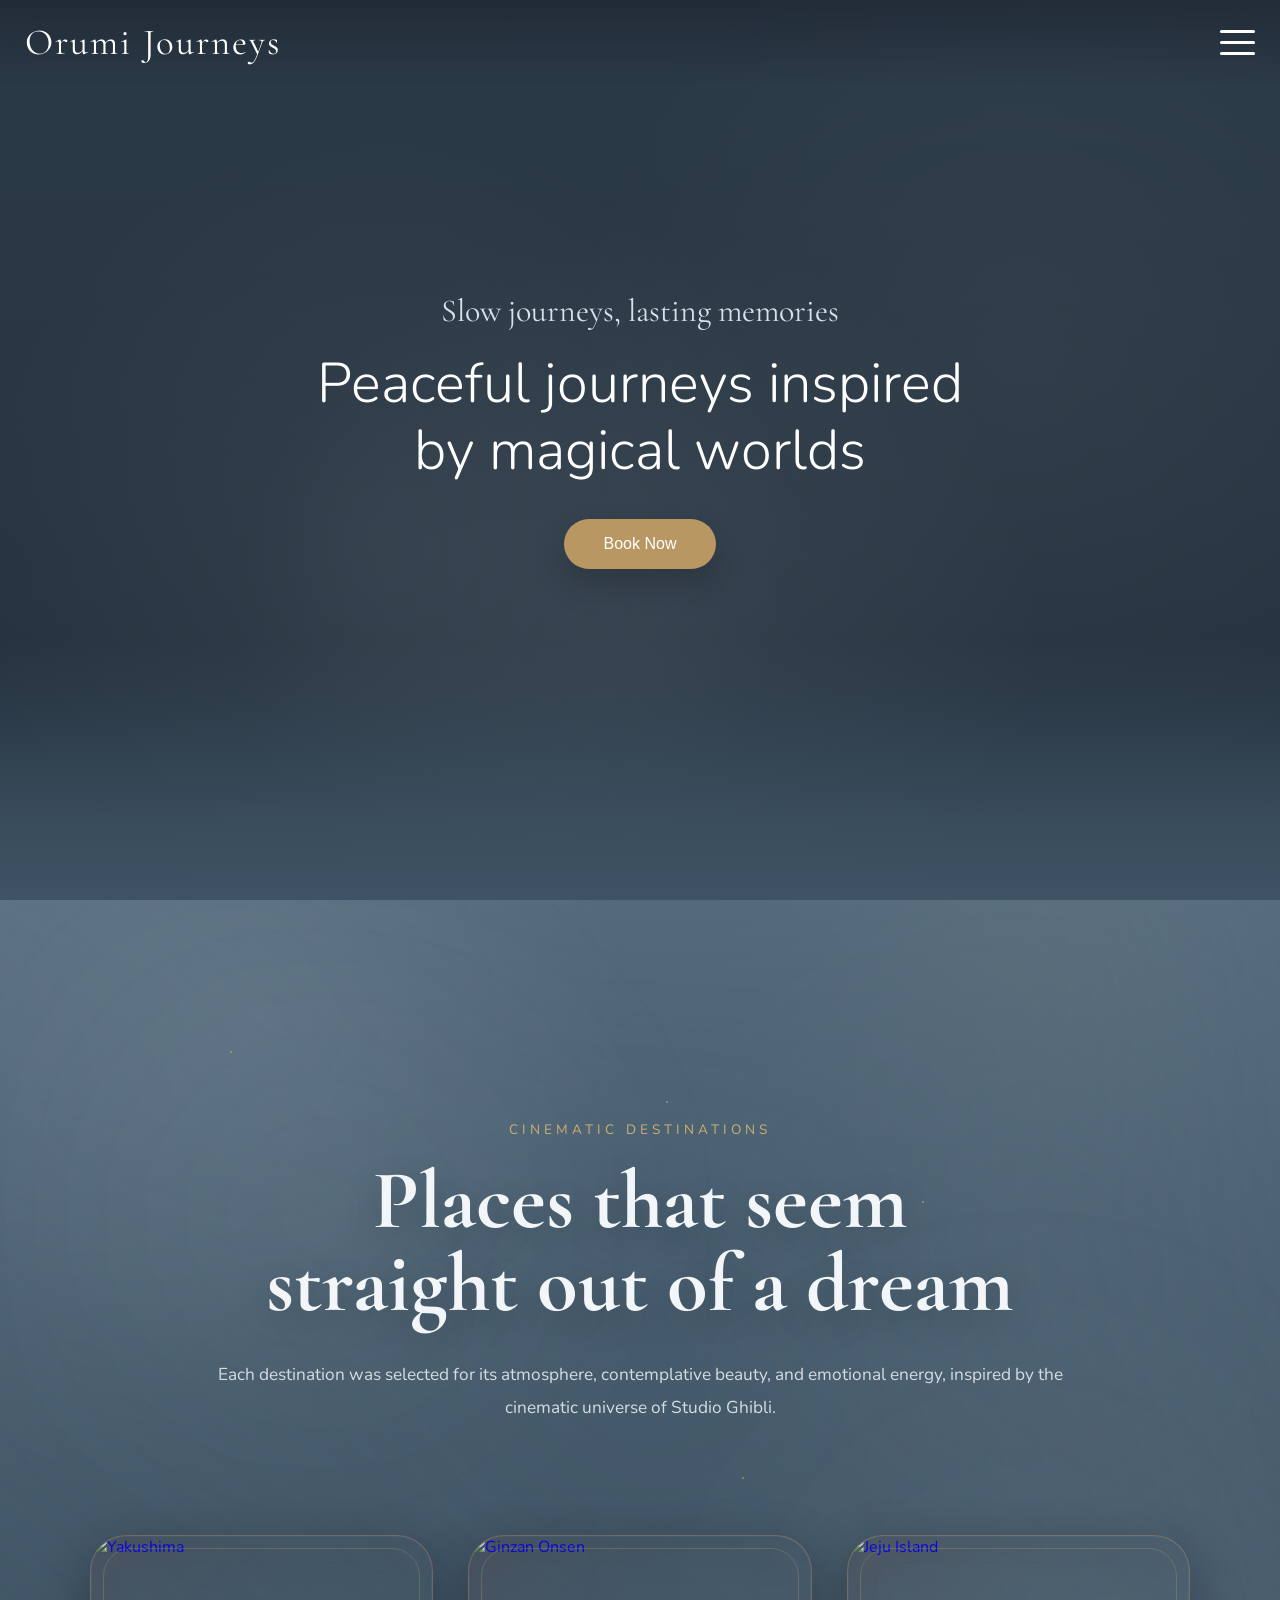
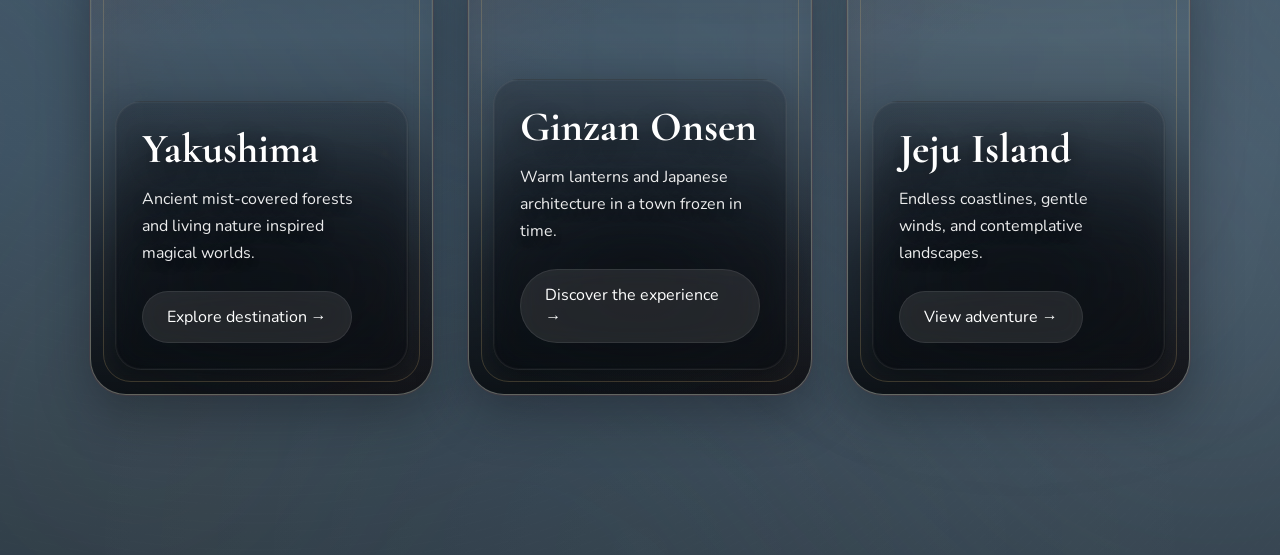
==== commit 6b50d26e: "Update index.html" ====
--- a/index.html
+++ b/index.html
@@ -1,5 +1,5 @@
 <!DOCTYPE html>
-<html lang="es">
+<html lang="en">
 
 <head>
 
@@ -14,7 +14,7 @@
     Orumi Journeys | Slow journeys, lasting memories
   </title>
 
-  <!-- ================= FUENTES ================= -->
+  <!-- ================= FONTS ================= -->
 
   <link rel="preconnect" href="https://fonts.googleapis.com">
 
@@ -71,15 +71,15 @@
 
     <nav class="menu" id="menu">
 
-      <a href="index.html">Inicio</a>
-
-      <a href="destinations.html">Destinos</a>
-
-      <a href="book-now.html">Reserva</a>
-
-      <a href="about-us.html">Sobre Nosotros</a>
-
-      <a href="contact-us.html">Contacto</a>
+      <a href="index.html">Home</a>
+
+      <a href="destinations.html">Destinations</a>
+
+      <a href="book-now.html">Book Now</a>
+
+      <a href="about-us.html">About Us</a>
+
+      <a href="contact-us.html">Contact</a>
 
     </nav>
 
@@ -108,41 +108,40 @@
       </p>
 
       <h1>
-        Viajes tranquilos inspirados
+        Peaceful journeys inspired
         <br>
-        en mundos mágicos
+        by magical worlds
       </h1>
 
       <button class="btn">
-        Reservar Ahora
+        Book Now
       </button>
 
     </div>
 
   </section>
-
-  <!-- ================================================= -->
+    <!-- ================================================= -->
   <!-- ================= DESTINATIONS ================== -->
   <!-- ================================================= -->
 
   <section class="destinations">
 
-  <!-- ================= ATMOSPHERE ================= -->
-
-  <div class="film-grain"></div>
-
-  <div class="ambient-fog"></div>
-
-  <div class="gold-particles">
-
-    <span></span>
-    <span></span>
-    <span></span>
-    <span></span>
-    <span></span>
-    <span></span>
-
-  </div>
+    <!-- ================= ATMOSPHERE ================= -->
+
+    <div class="film-grain"></div>
+
+    <div class="ambient-fog"></div>
+
+    <div class="gold-particles">
+
+      <span></span>
+      <span></span>
+      <span></span>
+      <span></span>
+      <span></span>
+      <span></span>
+
+    </div>
 
     <!-- ================= INTRO ================= -->
 
@@ -153,17 +152,17 @@
       </p>
 
       <h2 class="section-title">
-        Lugares que parecen
+        Places that seem
         <br>
-        salidos de un sueño
+        straight out of a dream
       </h2>
 
       <p class="section-text">
 
-        Cada destino fue elegido por su atmósfera,
-        belleza contemplativa y energía emocional,
-        inspiradas en el universo cinematográfico
-        de Studio Ghibli.
+        Each destination was selected for its atmosphere,
+        contemplative beauty, and emotional energy,
+        inspired by the cinematic universe
+        of Studio Ghibli.
 
       </p>
 
@@ -194,12 +193,12 @@
           <h3>Yakushima</h3>
 
           <p>
-            Bosques ancestrales cubiertos de niebla
-            y naturaleza viva inspiraron mundos mágicos.
+            Ancient mist-covered forests
+            and living nature inspired magical worlds.
           </p>
 
           <div class="destination-btn">
-            Explorar destino →
+            Explore destination →
           </div>
 
         </div>
@@ -221,18 +220,17 @@
           >
 
         </div>
-
-        <div class="destination-content">
+                <div class="destination-content">
 
           <h3>Ginzan Onsen</h3>
 
           <p>
-            Faroles cálidos y arquitectura japonesa
-            en un pueblo detenido en el tiempo.
+            Warm lanterns and Japanese architecture
+            in a town frozen in time.
           </p>
 
           <div class="destination-btn">
-            Descubrir experiencia →
+            Discover the experience →
           </div>
 
         </div>
@@ -260,12 +258,12 @@
           <h3>Jeju Island</h3>
 
           <p>
-            Costas infinitas, viento suave
-            y paisajes contemplativos.
+            Endless coastlines, gentle winds,
+            and contemplative landscapes.
           </p>
 
           <div class="destination-btn">
-            Ver aventura →
+            View adventure →
           </div>
 
         </div>
@@ -275,11 +273,12 @@
     </div>
 
   </section>
-
-  <!-- ================================================= -->
+    <!-- ================================================= -->
   <!-- ================= JAVASCRIPT ==================== -->
   <!-- ================================================= -->
 
   <script src="script.js"></script>
 
 </body>
+
+</html>
--- a/style.css
+++ b/style.css
@@ -17,11 +17,6 @@
   background:#3E5364;
   overflow-x:hidden;
   color:white;
-}
-
-a{
-  text-decoration:none;
-  color:inherit;
 }
 
 /* ================================================= */
@@ -75,15 +70,11 @@
 .header{
   position:fixed;
   top:0;
-  left:0;
   width:100%;
-
   display:flex;
   justify-content:space-between;
   align-items:center;
-
   padding:20px 25px;
-
   z-index:1000;
 
   background:
@@ -100,16 +91,6 @@
   font-family:'Cormorant Garamond', serif;
   font-size:2.3rem;
   letter-spacing:2px;
-  font-weight:600;
-}
-
-.logo a{
-  color:white;
-  transition:.3s;
-}
-
-.logo a:hover{
-  color:#CFAE72;
 }
 
 /* ================================================= */
@@ -117,33 +98,24 @@
 /* ================================================= */
 
 .menu-toggle{
-
   width:35px;
   height:25px;
-
   display:flex;
   flex-direction:column;
   justify-content:space-between;
-
   cursor:pointer;
 }
 
 .menu-toggle span{
-
   height:3px;
-
   background:white;
-
   border-radius:10px;
 }
 
 .menu{
-
   position:fixed;
-
   top:0;
   right:-100%;
-
   width:280px;
   height:100vh;
 
@@ -164,41 +136,28 @@
 }
 
 .menu a{
-
   display:block;
-
   padding:20px 40px;
-
   color:white;
-
+  text-decoration:none;
   transition:.3s;
 }
 
 .menu a:hover{
-
-  background:
-    rgba(255,255,255,0.06);
-
+  background:rgba(255,255,255,0.06);
   padding-left:55px;
 }
 
-.menu a.active{
-
-  color:#CFAE72;
-}
-
 /* ================================================= */
 /* ====================== HERO ===================== */
 /* ================================================= */
 
 .hero{
-
   height:100vh;
 
   display:flex;
   justify-content:center;
   align-items:center;
-
   text-align:center;
 
   position:relative;
@@ -256,12 +215,10 @@
 /* ================================================= */
 
 .fog{
-
   position:absolute;
   inset:0;
 
   background:
-
     radial-gradient(
       circle at 30% 60%,
       rgba(255,255,255,0.05),
@@ -297,12 +254,10 @@
 /* ================================================= */
 
 .glow{
-
   position:absolute;
   inset:0;
 
   background:
-
     radial-gradient(
       circle at 50% 70%,
       rgba(170,184,194,0.10),
@@ -317,49 +272,29 @@
 /* ================================================= */
 
 .hero-content{
-
   position:relative;
   z-index:3;
 
-  max-width:850px;
+  max-width:800px;
 
   padding:20px;
 
+  margin-top:-40px;
+
   animation:fadeUp 2s ease;
 }
 
 .slogan{
-
   font-family:'Cormorant Garamond', serif;
-
   font-size:2rem;
-
   margin-bottom:20px;
-
   color:#D7E1E8;
 }
 
 .hero h1{
-
   font-size:3.5rem;
-
   font-weight:300;
-
   line-height:1.2;
-
-  margin-bottom:25px;
-}
-
-.hero-subtitle{
-
-  max-width:650px;
-
-  margin:auto;
-
-  color:#D7E1E8;
-
-  line-height:1.8;
-
   margin-bottom:35px;
 }
 
@@ -368,19 +303,12 @@
 /* ================================================= */
 
 .btn{
-
-  display:inline-block;
-
   padding:16px 40px;
-
   border:none;
-
   border-radius:50px;
-
   background:#B99763;
-
   color:white;
-
+  cursor:pointer;
   transition:.4s;
 
   box-shadow:
@@ -390,9 +318,7 @@
 }
 
 .btn:hover{
-
   transform:translateY(-6px);
-
   background:#CFAE72;
 }
 
@@ -402,23 +328,16 @@
 
 .particles span,
 .leaves span{
-
-  position:absolute;
-
+  position:absolute;
   bottom:-20px;
-
   border-radius:50%;
-
   animation:float linear infinite;
 }
 
 .particles span{
-
   width:6px;
   height:6px;
-
-  background:
-    rgba(255,255,255,0.25);
+  background:rgba(255,255,255,0.25);
 }
 
 @keyframes float{
@@ -439,9 +358,7 @@
 /* ================================================= */
 
 .leaves span{
-
   top:-10%;
-
   width:18px;
   height:18px;
 
@@ -462,7 +379,6 @@
 @keyframes leafFall{
 
   from{
-
     transform:
       translateY(-10vh)
       rotate(0deg);
@@ -471,7 +387,6 @@
   }
 
   to{
-
     transform:
       translateY(120vh)
       rotate(360deg);
@@ -897,11 +812,8 @@
 }
 
 .section-text{
-
   color:#D5DDE3;
-
   line-height:1.9;
-
   font-size:1.08rem;
 }
 
@@ -982,6 +894,10 @@
     0 0 35px rgba(185,151,99,0.14);
 }
 
+/* ================================================= */
+/* ================= ASIAN FRAME =================== */
+/* ================================================= */
+
 .destination-card::before{
 
   content:"";
@@ -998,27 +914,45 @@
   z-index:5;
 
   pointer-events:none;
-}
+
+  box-shadow:
+    inset 0 0 25px rgba(185,151,99,0.04);
+}
+
+.destination-card::after{
+
+  content:"";
+
+  position:absolute;
+
+  inset:0;
+
+  background:
+
+    linear-gradient(
+      135deg,
+      rgba(120,30,20,0.08),
+      transparent 28%,
+      transparent 70%,
+      rgba(120,30,20,0.05)
+    );
+
+  z-index:1;
+
+  pointer-events:none;
+
+  mix-blend-mode:screen;
+}
+
+/* ================================================= */
+/* ======================= IMAGE =================== */
+/* ================================================= */
 
 .destination-image{
   position:absolute;
   inset:0;
 }
 
-.destination-image img{
-
-  width:100%;
-  height:100%;
-
-  object-fit:cover;
-
-  transition:1.3s;
-}
-
-.destination-card:hover img{
-  transform:scale(1.08);
-}
-
 .destination-image::after{
 
   content:"";
@@ -1028,6 +962,24 @@
   inset:0;
 
   background:
+
+    /* ================= TOP ATMOSPHERE ================= */
+
+    linear-gradient(
+      to bottom,
+      rgba(18,24,32,0.08),
+      transparent 22%
+    ),
+
+    /* ================= CENTER SOFT FOG ================= */
+
+    radial-gradient(
+      circle at 50% 75%,
+      rgba(18,24,32,0.18),
+      transparent 45%
+    ),
+
+    /* ================= MAIN CINEMATIC SHADOW ================= */
 
     linear-gradient(
       to top,
@@ -1037,6 +989,16 @@
       transparent 78%
     );
 }
+.destination-image img{
+  width:100%;
+  height:100%;
+  object-fit:cover;
+  transition:1.3s;
+}
+
+.destination-card:hover img{
+  transform:scale(1.08);
+}
 
 /* ================================================= */
 /* ====================== CONTENT ================== */
@@ -1068,6 +1030,43 @@
 
   border:
     1px solid rgba(255,255,255,0.08);
+
+  box-shadow:
+
+    0 10px 30px rgba(0,0,0,0.22),
+
+    inset 0 0 0 1px rgba(255,255,255,0.03);
+}
+
+/* ================================================= */
+/* ================= TEXT BACKDROP ================= */
+/* ================================================= */
+
+.destination-content::before{
+
+  content:"";
+
+  position:absolute;
+
+  left:-10%;
+  bottom:-20px;
+
+  width:120%;
+  height:220px;
+
+  background:
+
+    radial-gradient(
+      ellipse at center,
+      rgba(10,14,18,0.55),
+      transparent 72%
+    );
+
+  filter:blur(24px);
+
+  z-index:-1;
+
+  pointer-events:none;
 }
 
 .destination-content h3{
@@ -1076,7 +1075,15 @@
 
   font-size:2.6rem;
 
+  line-height:1.05;
+
   margin-bottom:14px;
+
+  color:white;
+
+  text-shadow:
+
+    0 6px 18px rgba(0,0,0,0.55);
 }
 
 .destination-content p{
@@ -1086,7 +1093,14 @@
   line-height:1.7;
 
   margin-bottom:24px;
-}
+
+  text-shadow:
+    0 4px 12px rgba(0,0,0,0.45);
+}
+
+/* ================================================= */
+/* ====================== BUTTON =================== */
+/* ================================================= */
 
 .destination-btn{
 
@@ -1104,283 +1118,23 @@
   background:
     rgba(255,255,255,0.10);
 
+  backdrop-filter:blur(10px);
+
   color:white;
 
   transition:.4s;
 
   border:
     1px solid rgba(255,255,255,0.08);
+
+  width:fit-content;
 }
 
 .destination-btn:hover{
-
   background:
     rgba(255,255,255,0.18);
 
   transform:translateX(5px);
-}
-
-/* ================================================= */
-/* ================= PROMOTIONS ==================== */
-/* ================================================= */
-
-.promotions{
-
-  padding:
-    140px 7%
-    140px;
-
-  background:
-    linear-gradient(
-      180deg,
-      #2E3D49,
-      #25313B
-    );
-}
-
-.promo-grid{
-
-  display:grid;
-
-  grid-template-columns:
-    repeat(auto-fit,minmax(300px,1fr));
-
-  gap:35px;
-}
-
-.promo-card{
-
-  padding:40px;
-
-  border-radius:30px;
-
-  background:
-    rgba(255,255,255,0.04);
-
-  border:
-    1px solid rgba(255,255,255,0.08);
-
-  backdrop-filter:blur(15px);
-
-  transition:.5s;
-}
-
-.promo-card:hover{
-
-  transform:
-    translateY(-10px);
-
-  border:
-    1px solid rgba(207,174,114,0.35);
-}
-
-.promo-badge{
-
-  display:inline-block;
-
-  padding:
-    8px 18px;
-
-  border-radius:999px;
-
-  background:#CFAE72;
-
-  color:#1f2933;
-
-  font-size:.8rem;
-
-  font-weight:700;
-
-  margin-bottom:20px;
-}
-
-.promo-card h3{
-
-  font-family:
-    'Cormorant Garamond',
-    serif;
-
-  font-size:2rem;
-
-  margin-bottom:15px;
-}
-
-.promo-card p{
-
-  line-height:1.8;
-
-  color:#D5DDE3;
-
-  margin-bottom:25px;
-}
-
-.promo-btn{
-
-  display:inline-block;
-
-  padding:
-    14px 24px;
-
-  border-radius:50px;
-
-  background:
-    rgba(255,255,255,0.08);
-
-  color:white;
-
-  transition:.4s;
-}
-
-.promo-btn:hover{
-
-  background:
-    rgba(255,255,255,0.18);
-}
-
-/* ================================================= */
-/* ================= NEWSLETTER ==================== */
-/* ================================================= */
-
-.newsletter-section{
-
-  padding:
-    140px 7%;
-
-  text-align:center;
-
-  background:#22303A;
-}
-
-.newsletter-form{
-
-  display:flex;
-
-  justify-content:center;
-
-  gap:15px;
-
-  flex-wrap:wrap;
-
-  margin-top:40px;
-}
-
-.newsletter-form input{
-
-  width:320px;
-
-  max-width:100%;
-
-  padding:16px 20px;
-
-  border:none;
-
-  border-radius:50px;
-
-  outline:none;
-}
-
-.newsletter-form button{
-
-  padding:
-    16px 28px;
-
-  border:none;
-
-  border-radius:50px;
-
-  background:#CFAE72;
-
-  color:#1f2933;
-
-  cursor:pointer;
-
-  font-weight:600;
-
-  transition:.3s;
-}
-
-.newsletter-form button:hover{
-
-  transform:translateY(-3px);
-}
-
-/* ================================================= */
-/* ==================== FOOTER ===================== */
-/* ================================================= */
-
-.footer{
-
-  background:#18222A;
-
-  padding:80px 7% 30px;
-}
-
-.footer-content{
-
-  display:grid;
-
-  grid-template-columns:
-    repeat(auto-fit,minmax(220px,1fr));
-
-  gap:40px;
-
-  margin-bottom:50px;
-}
-
-.footer-brand h3{
-
-  font-family:
-    'Cormorant Garamond',
-    serif;
-
-  font-size:2rem;
-
-  margin-bottom:10px;
-}
-
-.footer-links{
-
-  display:flex;
-
-  flex-direction:column;
-
-  gap:12px;
-}
-
-.footer-links h4{
-
-  color:#CFAE72;
-
-  margin-bottom:10px;
-}
-
-.footer-links a{
-
-  color:#D5DDE3;
-
-  transition:.3s;
-}
-
-.footer-links a:hover{
-
-  color:#CFAE72;
-}
-
-.footer-links p{
-
-  color:#D5DDE3;
-}
-
-.footer-bottom{
-
-  text-align:center;
-
-  padding-top:25px;
-
-  border-top:
-    1px solid rgba(255,255,255,0.08);
-
-  color:#AAB8C2;
 }
 
 /* ================================================= */
@@ -1409,12 +1163,10 @@
     width:100%;
   }
 
-  .destinations,
-  .promotions,
-  .newsletter-section{
-
-    padding-left:6%;
-    padding-right:6%;
+  .destinations{
+    padding:
+      170px 6%
+      120px;
   }
 
   .section-title{
@@ -1425,9 +1177,5 @@
     min-height:360px;
   }
 
-  .newsletter-form{
-    flex-direction:column;
-    align-items:center;
-  }
-
-}
+}
+</html>
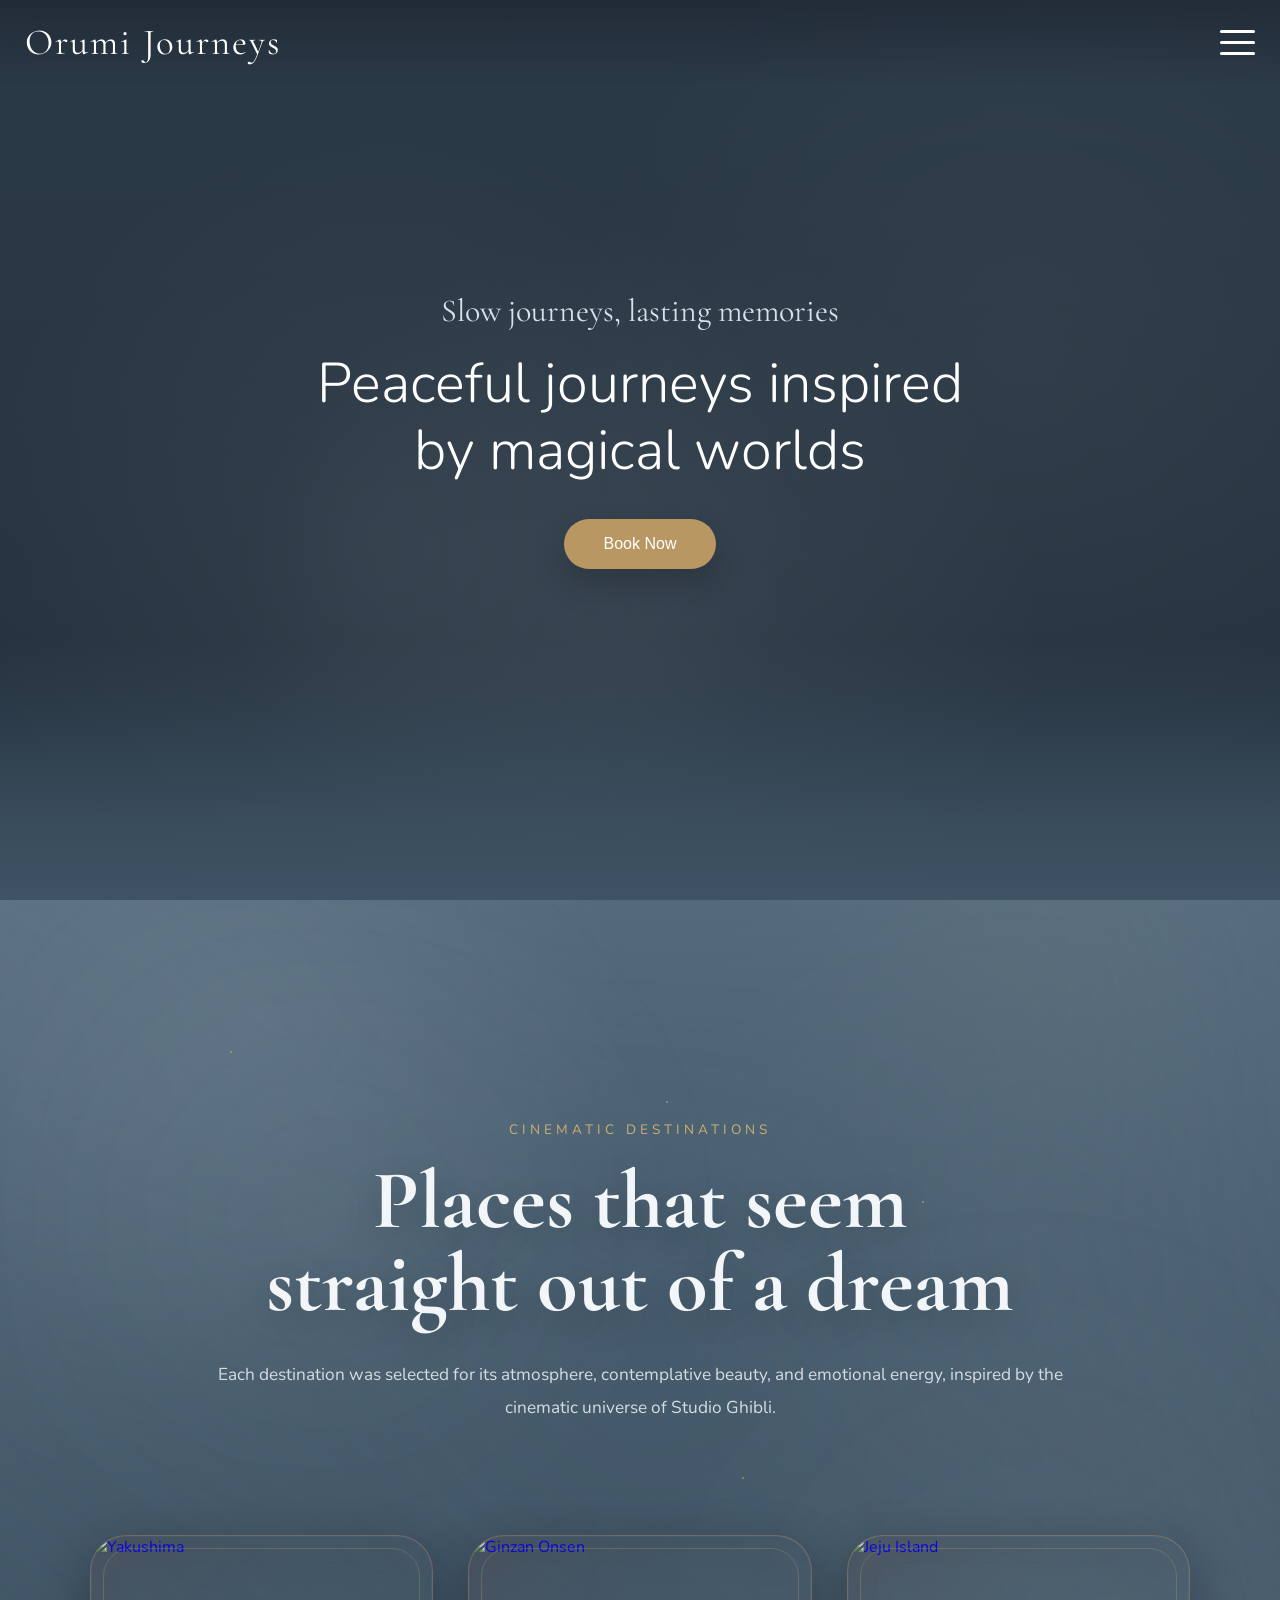
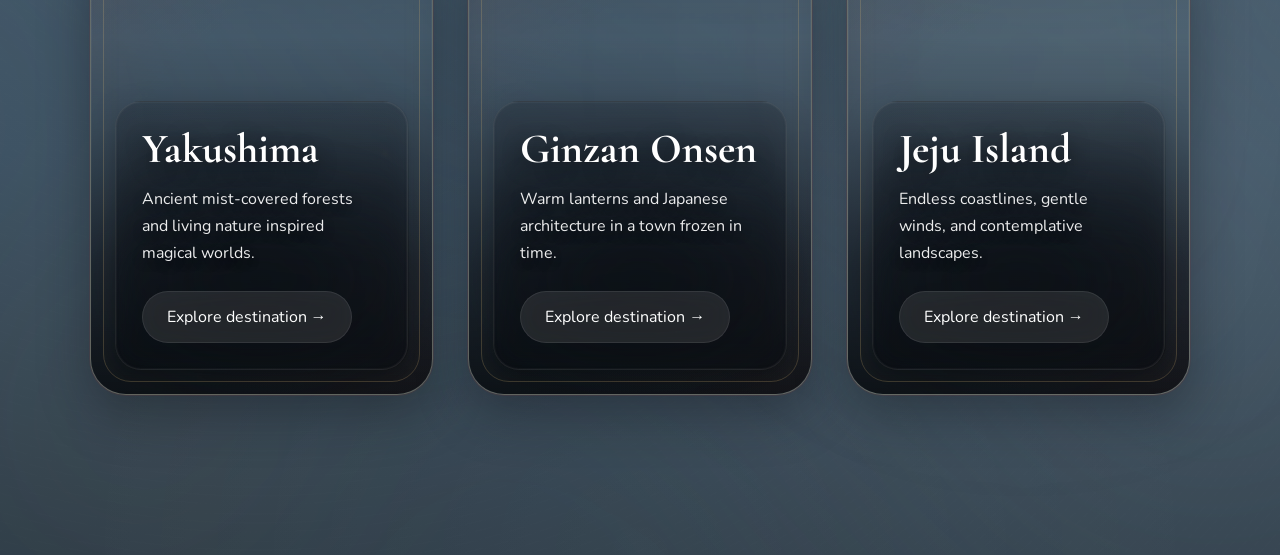
==== commit b1e2f30c: "Update button text to 'Explore destination'" ====
--- a/index.html
+++ b/index.html
@@ -230,7 +230,7 @@
           </p>
 
           <div class="destination-btn">
-            Discover the experience →
+            Explore destination →
           </div>
 
         </div>
@@ -263,7 +263,7 @@
           </p>
 
           <div class="destination-btn">
-            View adventure →
+            Explore destination →
           </div>
 
         </div>
